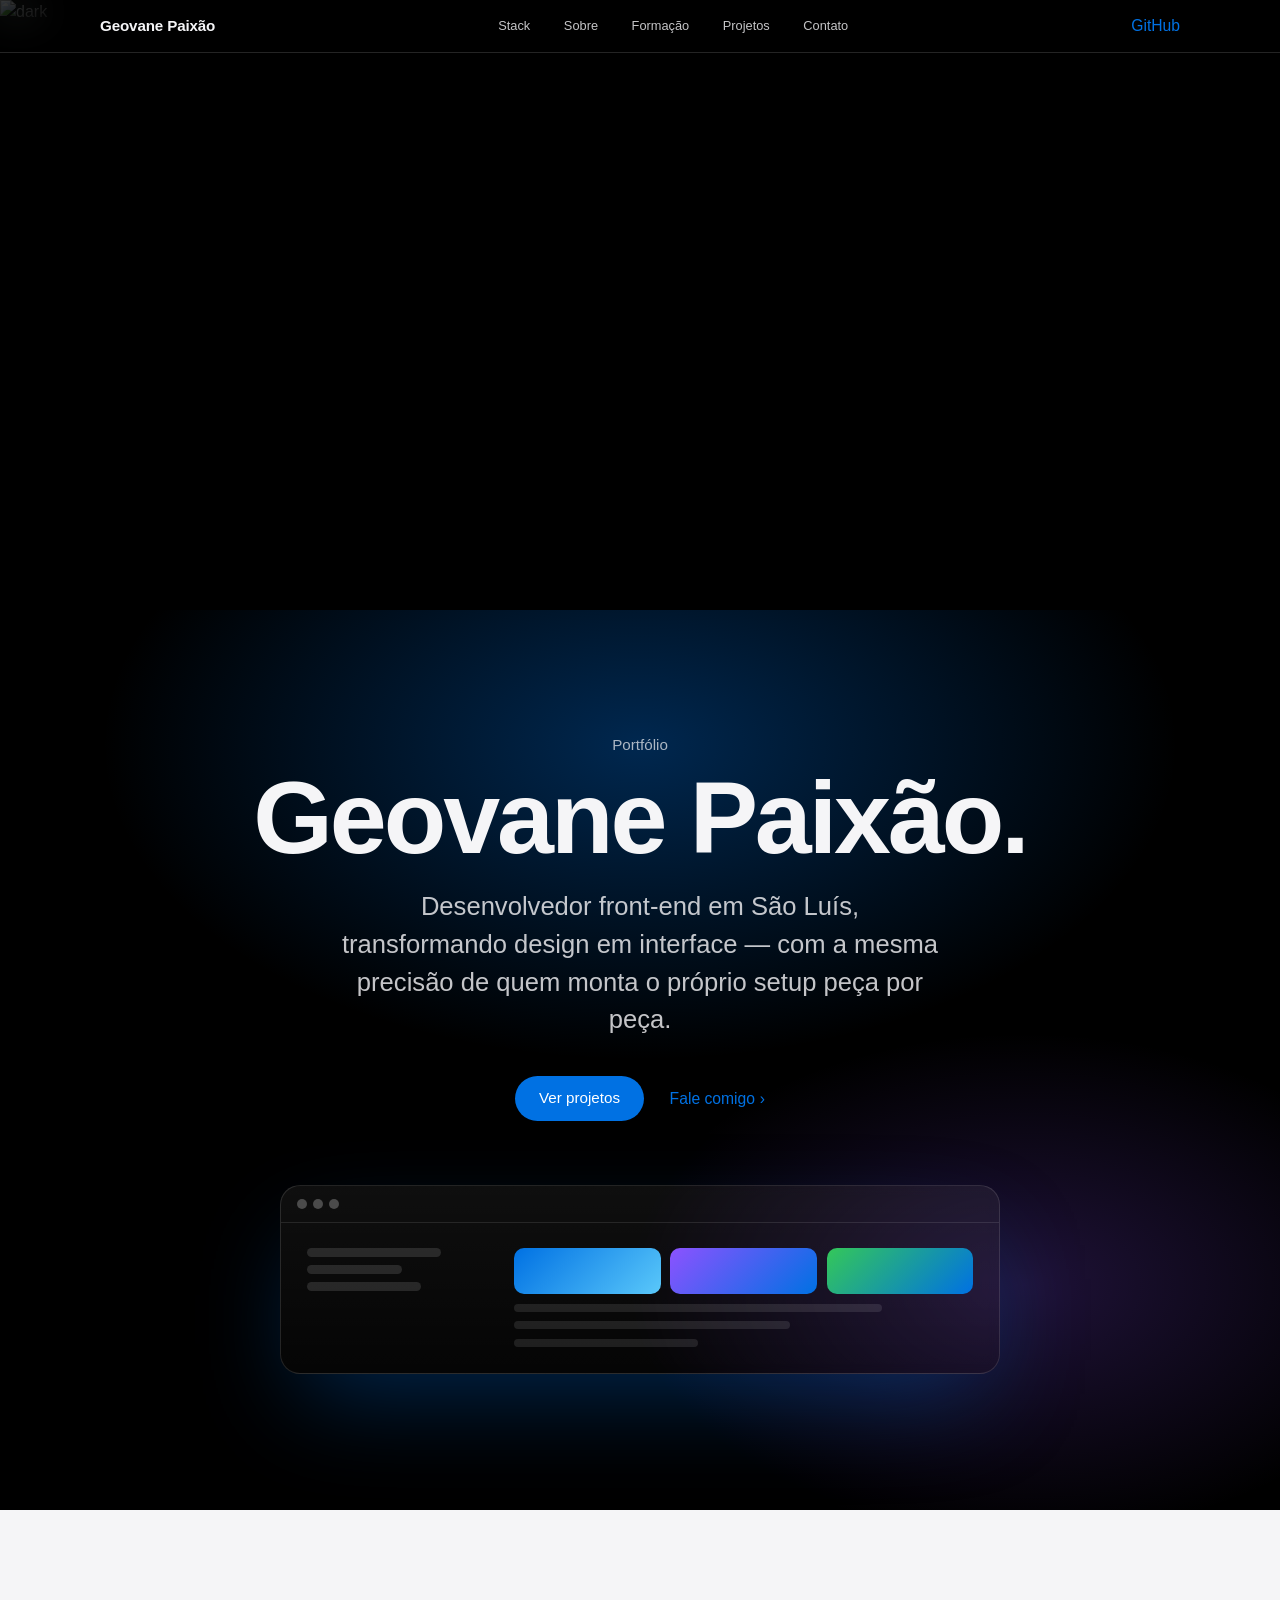
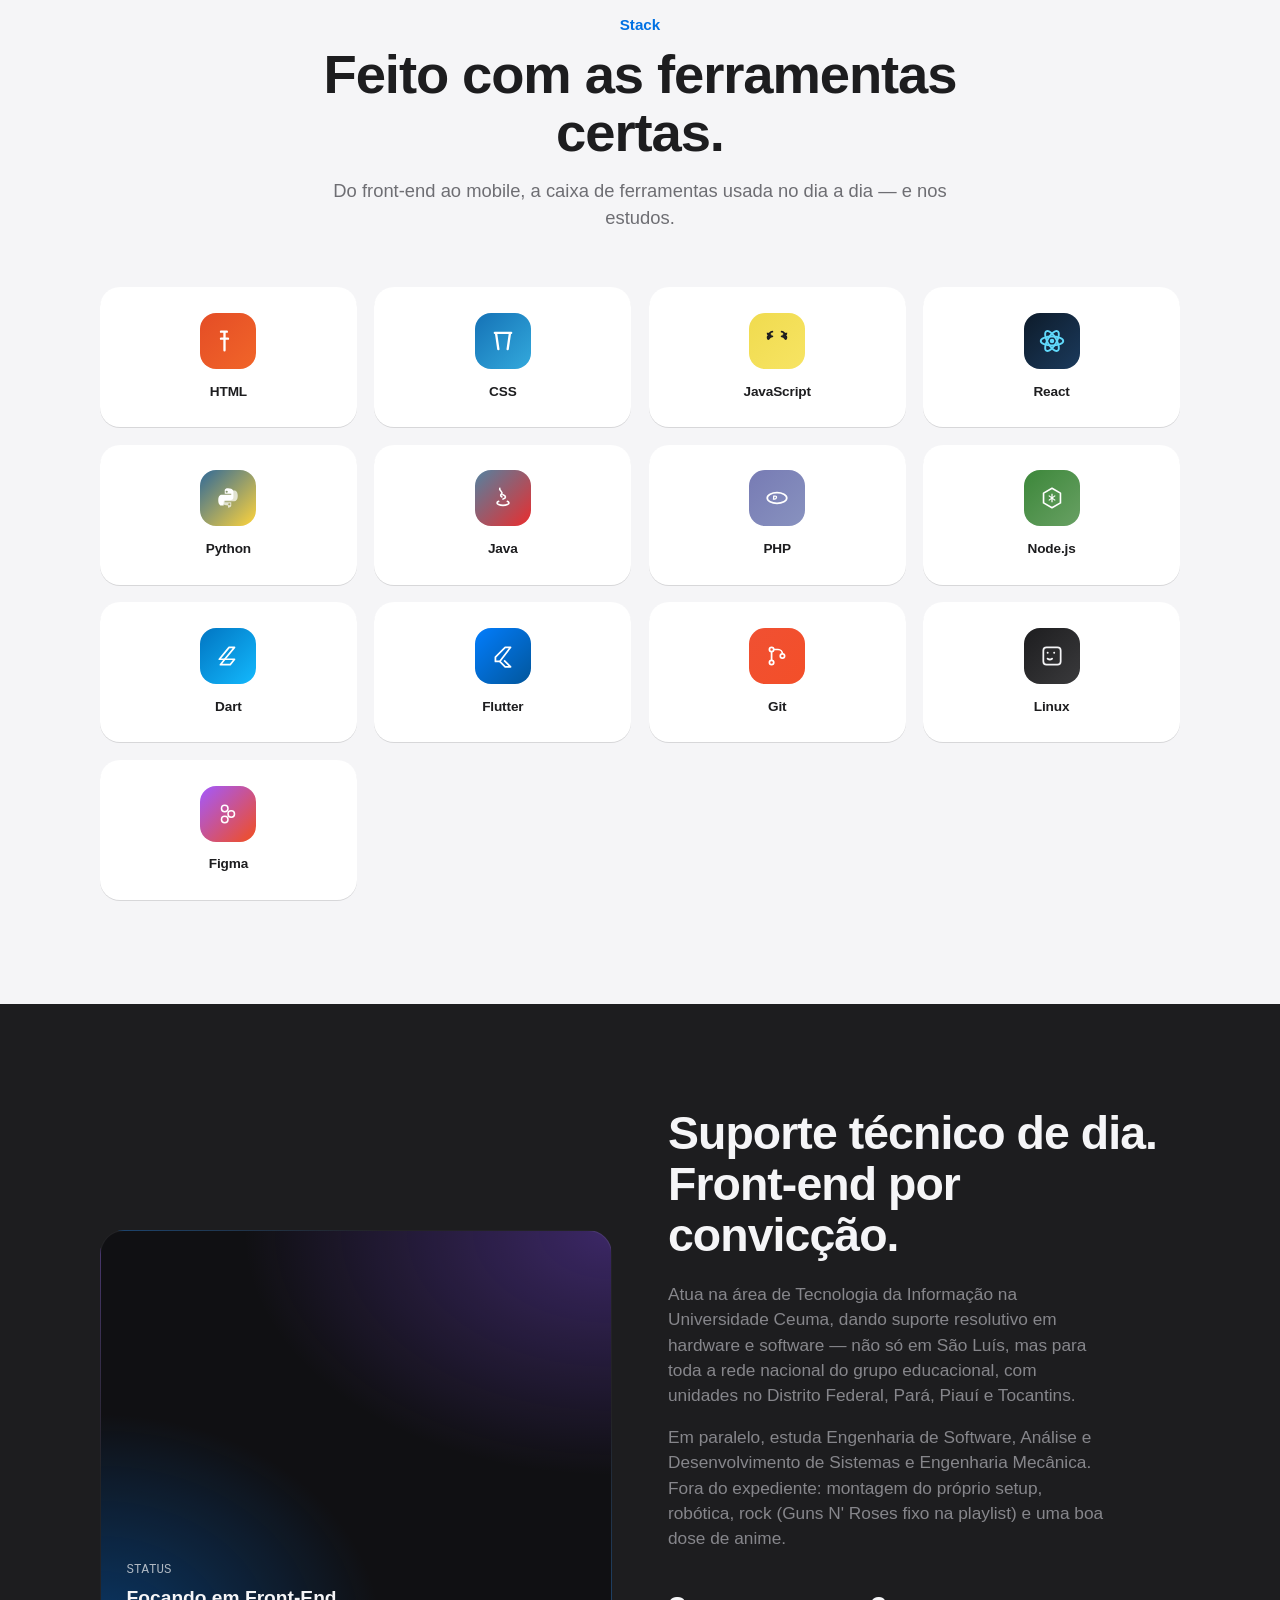
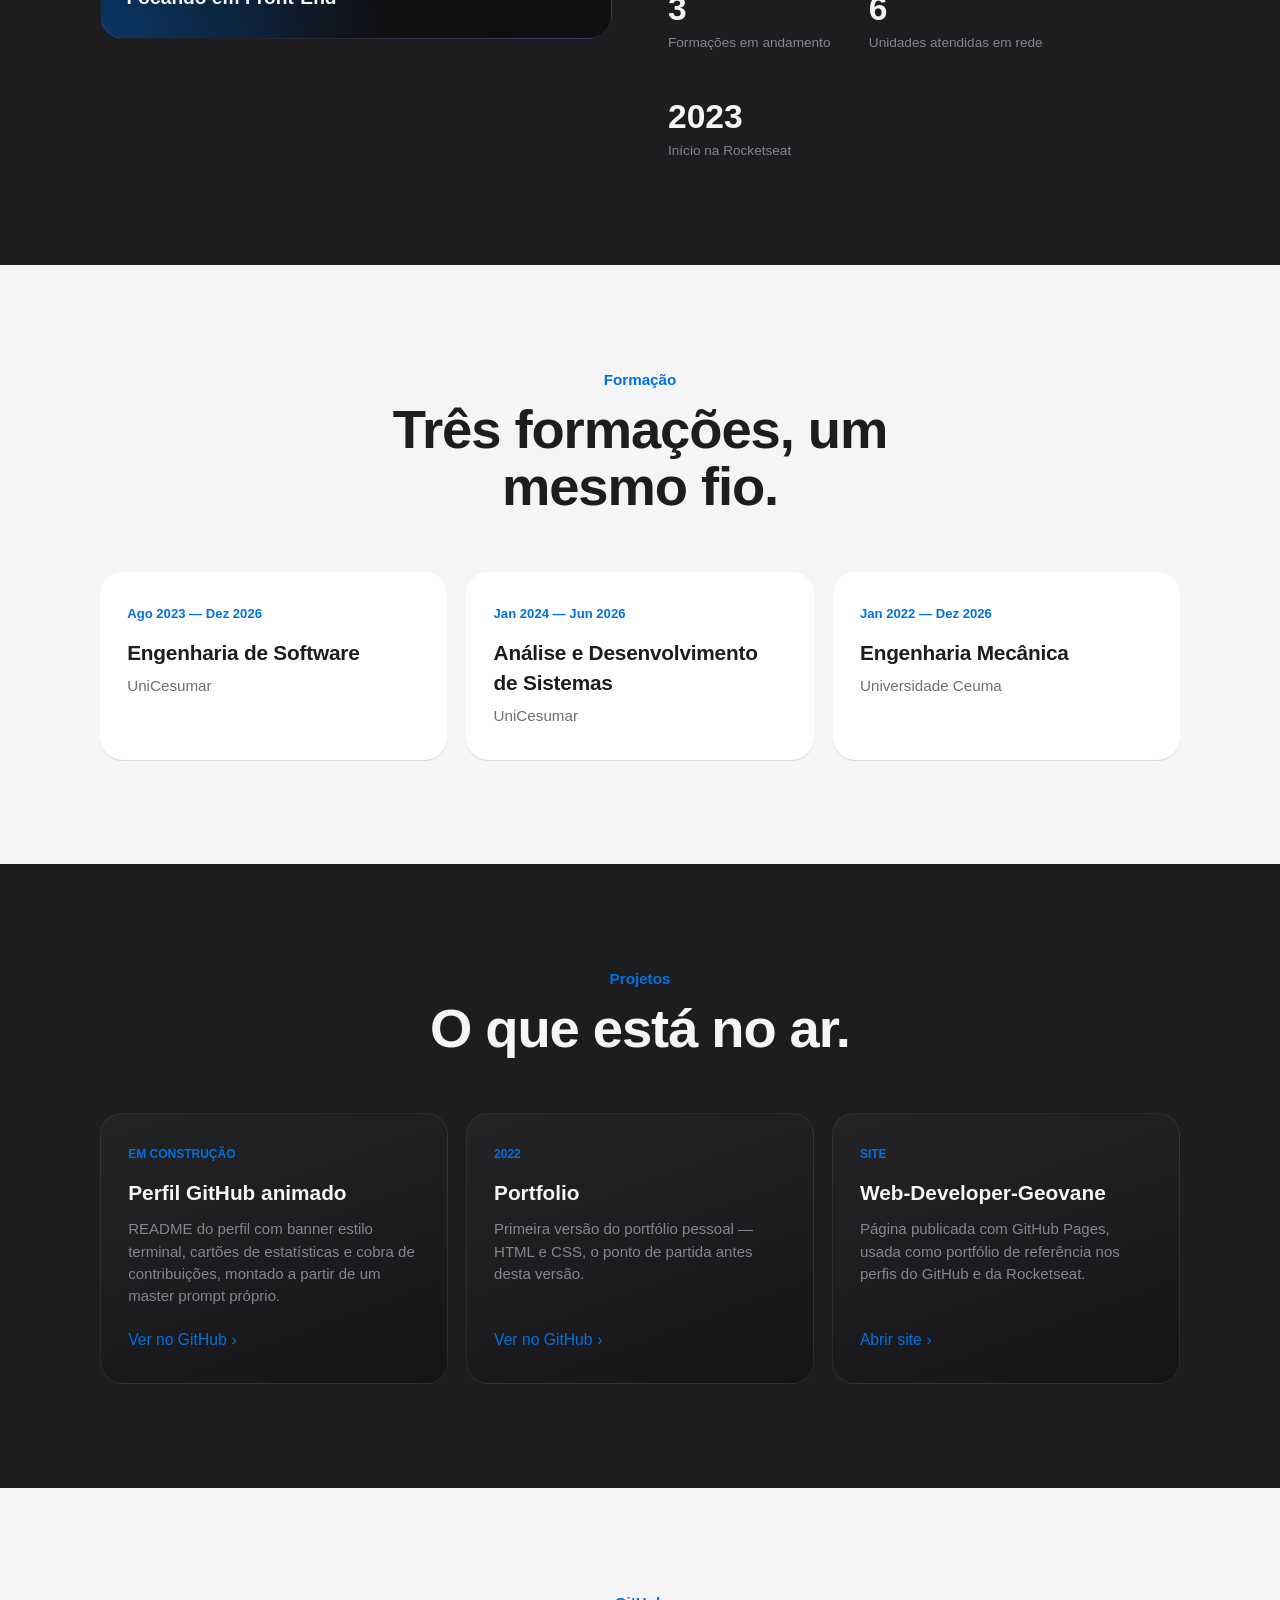
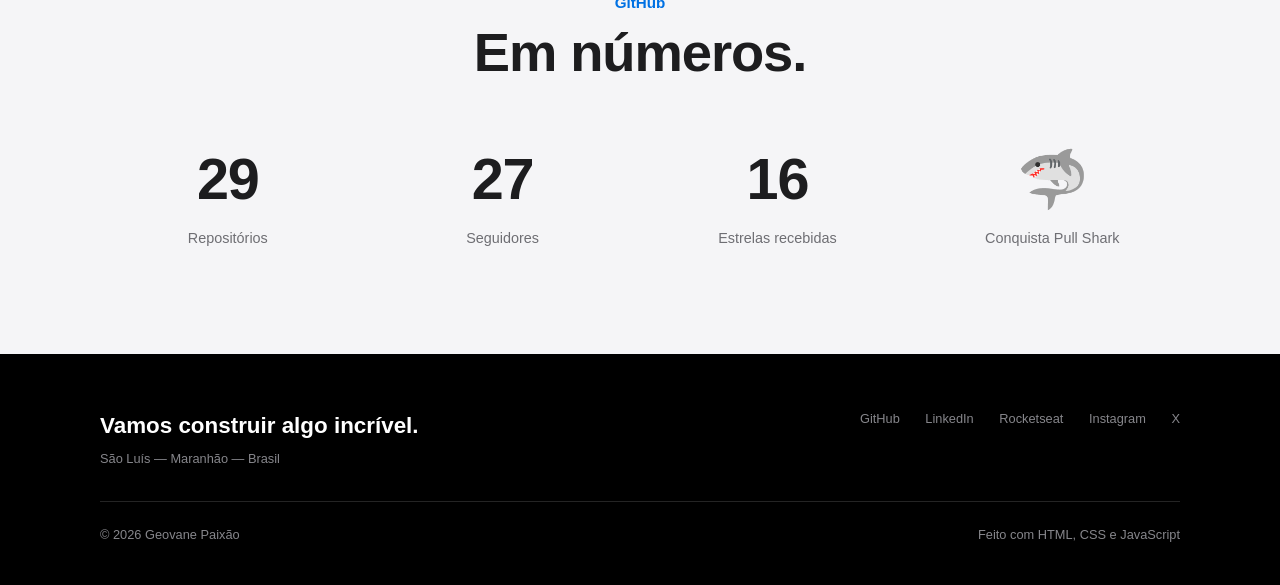
==== index.html @ a2e853e1 "Add image to index.html" ====
<!DOCTYPE html>
<html lang="pt-BR">
<head>
<meta charset="UTF-8">
<meta name="viewport" content="width=device-width, initial-scale=1, viewport-fit=cover">
  <img width="1180" height="610" alt="dark" src="https://github.com/user-attachments/assets/366bbf3c-03b9-49cf-8e45-1ddb3898b01c" />
<title>Geovane Paixão — Desenvolvedor Front-End</title>
<style>
  :root {
    --dark-bg: #000000;
    --dark-surface: #1D1D1F;
    --light-bg: #F5F5F7;
    --light-surface: #FFFFFF;
    --text-on-light: #1D1D1F;
    --muted-on-light: #6E6E73;
    --text-on-dark: #F5F5F7;
    --muted-on-dark: #86868B;
    --blue: #0071E3;
    --blue-hover: #147CE5;
    --line-on-light: rgba(0,0,0,.12);
    --line-on-dark: rgba(255,255,255,.14);
    box-sizing: border-box;
    padding-top: env(safe-area-inset-top, 0px);
    padding-bottom: env(safe-area-inset-bottom, 0px);
  }
  @media (prefers-color-scheme: dark) {
    :root:not([data-theme="light"]) {
      --light-bg: #1C1C1E;
      --light-surface: #242426;
      --text-on-light: #F5F5F7;
      --muted-on-light: #98989D;
      --line-on-light: rgba(255,255,255,.12);
    }
  }
  :root[data-theme="dark"] {
    --light-bg: #1C1C1E;
    --light-surface: #242426;
    --text-on-light: #F5F5F7;
    --muted-on-light: #98989D;
    --line-on-light: rgba(255,255,255,.12);
  }
  * { margin: 0; padding: 0; box-sizing: border-box; }
  html { scroll-behavior: smooth; scroll-padding-top: calc(52px + env(safe-area-inset-top, 0px)); height: 100%; }
  body {
    font-family: -apple-system, BlinkMacSystemFont, "Segoe UI", Roboto, Helvetica, Arial, sans-serif;
    background: var(--dark-bg);
    color: var(--text-on-dark);
    line-height: 1.47;
    -webkit-font-smoothing: antialiased;
    overflow-x: hidden;
  }
  a { color: inherit; text-decoration: none; }
  img, svg { display: block; max-width: 100%; }
  ::selection { background: var(--blue); color: #fff; }
  :focus-visible { outline: 2px solid var(--blue); outline-offset: 3px; border-radius: 4px; }
  .wrap { width: min(1080px, 100% - 3rem); margin-inline: auto; }

  header {
    position: fixed; top: 0; left: 0; right: 0; z-index: 100;
    padding-top: env(safe-area-inset-top, 0px);
    background: rgba(0,0,0,.72);
    backdrop-filter: saturate(180%) blur(20px);
    border-bottom: 1px solid var(--line-on-dark);
  }
  .nav-inner { height: 52px; display: flex; align-items: center; justify-content: space-between; }
  .brand { font-size: 0.95rem; font-weight: 600; letter-spacing: -0.01em; }
  nav ul { list-style: none; display: flex; gap: 2.1rem; font-size: 0.8rem; color: #f5f5f7cc; }
  nav a:hover { color: #fff; }
  .nav-cta { display: flex; gap: 1.2rem; align-items: center; font-size: 0.8rem; }
  @media (max-width: 760px) { nav ul { display: none; } }

  .hero {
    position: relative;
    min-height: 100svh;
    display: flex;
    flex-direction: column;
    align-items: center;
    justify-content: center;
    text-align: center;
    padding: calc(52px + env(safe-area-inset-top, 0px)) 1.5rem 4rem;
    background:
      radial-gradient(60% 50% at 50% 15%, rgba(0,113,227,.35), transparent 70%),
      radial-gradient(45% 40% at 80% 75%, rgba(140,82,255,.22), transparent 70%),
      var(--dark-bg);
    overflow: hidden;
  }
  .hero-eyebrow { font-size: 0.95rem; color: #f5f5f7b3; margin-bottom: 0.6rem; }
  .hero h1 {
    font-size: clamp(2.8rem, 8vw, 6.4rem);
    font-weight: 600;
    letter-spacing: -0.03em;
    line-height: 1.02;
  }
  .hero .sub {
    margin-top: 1.1rem;
    font-size: clamp(1.15rem, 2.4vw, 1.6rem);
    color: #f5f5f7cc;
    font-weight: 400;
    max-width: 42ch;
  }
  .hero-cta { margin-top: 2.3rem; display: flex; gap: 1.6rem; align-items: center; flex-wrap: wrap; justify-content: center; }
  .pill {
    display: inline-flex; align-items: center; gap: 0.4rem;
    background: var(--blue); color: #fff;
    font-size: 0.95rem; font-weight: 400;
    padding: 0.72rem 1.5rem; border-radius: 980px;
    transition: background .15s ease;
  }
  .pill:hover { background: var(--blue-hover); }
  .link-more { font-size: 0.98rem; color: var(--blue); display: inline-flex; align-items: center; gap: 0.3rem; }
  .link-more:hover { text-decoration: underline; }
  .link-more .chev { transition: transform .15s ease; }
  .link-more:hover .chev { transform: translateX(3px); }

  .mock {
    margin-top: 4rem;
    width: min(720px, 100%);
    border-radius: 20px;
    border: 1px solid rgba(255,255,255,.12);
    background: linear-gradient(180deg, rgba(255,255,255,.06), rgba(255,255,255,.02));
    backdrop-filter: blur(6px);
    overflow: hidden;
    box-shadow: 0 40px 100px -20px rgba(0,113,227,.35);
  }
  .mock-bar { display: flex; gap: 6px; padding: 0.8rem 1rem; border-bottom: 1px solid rgba(255,255,255,.1); }
  .mock-bar span { width: 10px; height: 10px; border-radius: 50%; background: rgba(255,255,255,.25); }
  .mock-body { padding: 1.6rem; display: grid; grid-template-columns: 1fr 2.4fr; gap: 1rem; }
  .mock-side { display: flex; flex-direction: column; gap: 0.5rem; }
  .mock-side i { display: block; height: 9px; border-radius: 5px; background: rgba(255,255,255,.12); }
  .mock-side i:nth-child(1) { width: 70%; }
  .mock-side i:nth-child(2) { width: 50%; }
  .mock-side i:nth-child(3) { width: 60%; }
  .mock-main { display: flex; flex-direction: column; gap: 0.6rem; }
  .mock-main .row { display: flex; gap: 0.6rem; }
  .mock-main .block { flex: 1; border-radius: 10px; height: 46px; }
  .b1 { background: linear-gradient(135deg,#0071E3,#5AC8FA); }
  .b2 { background: linear-gradient(135deg,#8C52FF,#0071E3); }
  .b3 { background: linear-gradient(135deg,#34C759,#0071E3); }
  .mock-main .line { height: 8px; border-radius: 5px; background: rgba(255,255,255,.1); }
  .mock-main .line.w60 { width: 60%; } .mock-main .line.w80 { width: 80%; } .mock-main .line.w40 { width: 40%; }

  .reveal { opacity: 0; transform: translateY(18px); transition: opacity .6s ease, transform .6s ease; }
  .reveal.in { opacity: 1; transform: none; }
  @media (prefers-reduced-motion: reduce) {
    .reveal { opacity: 1; transform: none; transition: none; }
  }

  section { padding: 6.5rem 0; }
  .light { background: var(--light-bg); color: var(--text-on-light); }
  .dark-sec { background: var(--dark-surface); color: var(--text-on-dark); }
  .head-block { text-align: center; max-width: 680px; margin: 0 auto 3.5rem; }
  .kicker { font-size: 0.95rem; color: var(--blue); font-weight: 600; margin-bottom: 0.6rem; }
  .head-block h2 { font-size: clamp(2rem, 4.6vw, 3.4rem); font-weight: 600; letter-spacing: -0.02em; line-height: 1.06; }
  .head-block p { margin-top: 1rem; font-size: 1.15rem; color: var(--muted-on-light); }
  .dark-sec .head-block p { color: var(--muted-on-dark); }

  .stack-grid { display: grid; grid-template-columns: repeat(4, 1fr); gap: 1.1rem; }
  @media (max-width: 900px) { .stack-grid { grid-template-columns: repeat(3, 1fr); } }
  @media (max-width: 620px) { .stack-grid { grid-template-columns: repeat(2, 1fr); } }
  .chip-card {
    background: var(--light-surface);
    border-radius: 20px;
    padding: 1.6rem 1.2rem;
    display: flex; flex-direction: column; align-items: center; gap: 0.8rem;
    box-shadow: 0 1px 0 var(--line-on-light);
    transition: transform .2s ease, box-shadow .2s ease;
  }
  .chip-card:hover { transform: translateY(-4px); box-shadow: 0 18px 30px -14px rgba(0,0,0,.22); }
  .chip-card .icon-tile { width: 56px; height: 56px; border-radius: 16px; display: flex; align-items: center; justify-content: center; }
  .chip-card span { font-size: 0.85rem; font-weight: 600; letter-spacing: -0.01em; }

  .split { display: grid; grid-template-columns: 1fr 1fr; gap: 3.5rem; align-items: center; }
  @media (max-width: 860px) { .split { grid-template-columns: 1fr; } }
  .split h2 { font-size: clamp(1.9rem, 4vw, 2.9rem); font-weight: 600; letter-spacing: -0.02em; line-height: 1.1; margin-bottom: 1.3rem; }
  .split p { color: var(--muted-on-dark); font-size: 1.08rem; max-width: 46ch; margin-bottom: 1rem; }
  .stat-row { display: flex; gap: 2.4rem; margin-top: 2rem; flex-wrap: wrap; }
  .stat-row .n { font-size: 2.1rem; font-weight: 600; }
  .stat-row .l { font-size: 0.85rem; color: var(--muted-on-dark); }
  .about-panel {
    border-radius: 24px;
    aspect-ratio: 4/3.2;
    background:
      radial-gradient(120% 100% at 100% 0%, rgba(140,82,255,.35), transparent 60%),
      radial-gradient(100% 100% at 0% 100%, rgba(0,113,227,.4), transparent 55%),
      #101013;
    border: 1px solid rgba(255,255,255,.08);
    position: relative;
    overflow: hidden;
    padding: 1.6rem;
    display: flex; flex-direction: column; justify-content: flex-end;
  }
  .about-panel .tag { font-size: 0.78rem; color: #f5f5f7b3; font-family: ui-monospace, monospace; }
  .about-panel .role { font-size: 1.2rem; font-weight: 600; margin-top: 0.3rem; }

  .edu-grid { display: grid; grid-template-columns: repeat(3, 1fr); gap: 1.2rem; }
  @media (max-width: 860px) { .edu-grid { grid-template-columns: 1fr; } }
  .edu-card {
    background: var(--light-surface);
    border-radius: 22px;
    padding: 2rem 1.7rem;
    box-shadow: 0 1px 0 var(--line-on-light);
  }
  .edu-card .when { font-size: 0.82rem; color: var(--blue); font-weight: 600; margin-bottom: 0.9rem; }
  .edu-card h3 { font-size: 1.3rem; font-weight: 600; letter-spacing: -0.01em; margin-bottom: 0.4rem; }
  .edu-card p { color: var(--muted-on-light); font-size: 0.95rem; }

  .proj-grid { display: grid; grid-template-columns: repeat(3, 1fr); gap: 1.1rem; }
  @media (max-width: 900px) { .proj-grid { grid-template-columns: 1fr; } }
  .proj-card {
    background: linear-gradient(160deg, #242426, #151517);
    border: 1px solid rgba(255,255,255,.08);
    border-radius: 22px;
    padding: 2rem 1.7rem;
    min-height: 230px;
    display: flex; flex-direction: column;
    transition: transform .2s ease, border-color .2s ease;
  }
  .proj-card:hover { transform: translateY(-4px); border-color: rgba(0,113,227,.5); }
  .proj-card .tag { font-size: 0.75rem; color: var(--blue); font-weight: 600; margin-bottom: 0.9rem; }
  .proj-card h3 { font-size: 1.3rem; font-weight: 600; margin-bottom: 0.6rem; }
  .proj-card p { color: var(--muted-on-dark); font-size: 0.94rem; flex: 1; }
  .proj-card .go { margin-top: 1.3rem; }

  .num-grid { display: grid; grid-template-columns: repeat(4, 1fr); gap: 1.2rem; text-align: center; }
  @media (max-width: 720px) { .num-grid { grid-template-columns: repeat(2, 1fr); } }
  .num-grid .n { font-size: clamp(2.2rem, 5vw, 3.6rem); font-weight: 600; letter-spacing: -0.02em; }
  .num-grid .l { font-size: 0.9rem; color: var(--muted-on-light); margin-top: 0.4rem; }

  footer { background: var(--dark-bg); color: var(--muted-on-dark); padding: 3.5rem 0 calc(2.5rem + env(safe-area-inset-bottom, 0px)); font-size: 0.8rem; }
  .foot-top { display: flex; justify-content: space-between; flex-wrap: wrap; gap: 2rem; border-bottom: 1px solid var(--line-on-dark); padding-bottom: 2rem; margin-bottom: 1.5rem; }
  .foot-links { display: flex; gap: 1.6rem; flex-wrap: wrap; }
  .foot-links a:hover { color: #fff; text-decoration: underline; }
  .foot-bottom { display: flex; justify-content: space-between; flex-wrap: wrap; gap: 0.6rem; }
</style>
</head>
<body>

<header>
  <div class="wrap nav-inner">
    <div class="brand">Geovane Paixão</div>
    <nav aria-label="Navegação principal">
      <ul>
        <li><a href="#stack">Stack</a></li>
        <li><a href="#sobre">Sobre</a></li>
        <li><a href="#formacao">Formação</a></li>
        <li><a href="#projetos">Projetos</a></li>
        <li><a href="#contato">Contato</a></li>
      </ul>
    </nav>
    <div class="nav-cta"><a class="link-more" href="https://github.com/Geovannehh" target="_blank" rel="noopener">GitHub</a></div>
  </div>
</header>

<section class="hero">
  <div class="hero-eyebrow">Portfólio</div>
  <h1>Geovane Paixão.</h1>
  <p class="sub">Desenvolvedor front-end em São Luís, transformando design em interface — com a mesma precisão de quem monta o próprio setup peça por peça.</p>
  <div class="hero-cta">
    <a class="pill" href="#projetos">Ver projetos</a>
    <a class="link-more" href="#contato">Fale comigo <span class="chev">›</span></a>
  </div>
  <div class="mock reveal" aria-hidden="true">
    <div class="mock-bar"><span></span><span></span><span></span></div>
    <div class="mock-body">
      <div class="mock-side"><i></i><i></i><i></i></div>
      <div class="mock-main">
        <div class="row"><div class="block b1"></div><div class="block b2"></div><div class="block b3"></div></div>
        <div class="line w80"></div>
        <div class="line w60"></div>
        <div class="line w40"></div>
      </div>
    </div>
  </div>
</section>

<section class="light" id="stack">
  <div class="wrap">
    <div class="head-block reveal">
      <div class="kicker">Stack</div>
      <h2>Feito com as ferramentas certas.</h2>
      <p>Do front-end ao mobile, a caixa de ferramentas usada no dia a dia — e nos estudos.</p>
    </div>
    <div class="stack-grid">

      <div class="chip-card reveal">
        <div class="icon-tile" style="background:linear-gradient(135deg,#E44D26,#F16529)">
          <svg width="28" height="28" viewBox="0 0 24 24" fill="none"><path d="M6 4h5M6 10h6M9 4v16" stroke="#fff" stroke-width="2" stroke-linecap="round"/></svg>
        </div>
        <span>HTML</span>
      </div>

      <div class="chip-card reveal">
        <div class="icon-tile" style="background:linear-gradient(135deg,#1572B6,#33A9DC)">
          <svg width="28" height="28" viewBox="0 0 24 24" fill="none"><path d="M5 5h14M6 5l2 14M18 5l-2 14" stroke="#fff" stroke-width="2" stroke-linecap="round" stroke-linejoin="round"/></svg>
        </div>
        <span>CSS</span>
      </div>

      <div class="chip-card reveal">
        <div class="icon-tile" style="background:linear-gradient(135deg,#F0DB4F,#F7E463)">
          <svg width="28" height="28" viewBox="0 0 24 24" fill="none"><path d="M8 4c-2 0-2 2-3 2s-1-1-1-1 0 2 2 2-2 0-2 2 1 1 1 1 1-2 3-2M16 4c2 0 2 2 3 2s1-1 1-1 0 2-2 2 2 0 2 2-1 1-1 1-1-2-3-2" stroke="#1D1D1F" stroke-width="1.6" stroke-linecap="round"/></svg>
        </div>
        <span>JavaScript</span>
      </div>

      <div class="chip-card reveal">
        <div class="icon-tile" style="background:linear-gradient(135deg,#0d1b2a,#1b3a5c)">
          <svg width="30" height="30" viewBox="0 0 24 24" fill="none"><ellipse cx="12" cy="12" rx="9" ry="3.6" stroke="#61DAFB" stroke-width="1.5"/><ellipse cx="12" cy="12" rx="9" ry="3.6" stroke="#61DAFB" stroke-width="1.5" transform="rotate(60 12 12)"/><ellipse cx="12" cy="12" rx="9" ry="3.6" stroke="#61DAFB" stroke-width="1.5" transform="rotate(120 12 12)"/><circle cx="12" cy="12" r="1.8" fill="#61DAFB"/></svg>
        </div>
        <span>React</span>
      </div>

      <div class="chip-card reveal">
        <div class="icon-tile" style="background:linear-gradient(135deg,#306998,#FFD43B)">
          <svg width="26" height="26" viewBox="0 0 24 24" fill="none"><path d="M12 3c-3 0-3 2-3 2v3h6v1H6s-3 0-3 5 3 5 3 5h2v-3s0-2 2-2h4s3 0 3-3V6s0-3-5-3zm-1.2 2.2a1 1 0 110 2 1 1 0 010-2z" fill="#fff"/><path d="M12 21c3 0 3-2 3-2v-3H9v-1h9s3 0 3-5-3-5-3-5h-2v3s0 2-2 2H10s-3 0-3 3v3s0 3 5 3zm1.2-2.2a1 1 0 110-2 1 1 0 010 2z" fill="#fff" opacity=".7"/></svg>
        </div>
        <span>Python</span>
      </div>

      <div class="chip-card reveal">
        <div class="icon-tile" style="background:linear-gradient(135deg,#5382A1,#EA2D2E)">
          <svg width="26" height="26" viewBox="0 0 24 24" fill="none"><path d="M8 15c-2 1-2 2 0 3s6 1 8 0 2-2 0-3M9 3c-1 2 3 3 2 5-1 1-2 2 0 3M12 9c3 1 3 3 0 4" stroke="#fff" stroke-width="1.5" stroke-linecap="round" stroke-linejoin="round"/></svg>
        </div>
        <span>Java</span>
      </div>

      <div class="chip-card reveal">
        <div class="icon-tile" style="background:linear-gradient(135deg,#777BB4,#8892BF)">
          <svg width="26" height="26" viewBox="0 0 24 24" fill="none"><ellipse cx="12" cy="12" rx="9" ry="5" stroke="#fff" stroke-width="1.6"/><path d="M9 10.2h1.3c1 0 1.4.5 1.2 1.4s-.7 1.4-1.7 1.4H8.8L9 10.2z" stroke="#fff" stroke-width="1.2"/></svg>
        </div>
        <span>PHP</span>
      </div>

      <div class="chip-card reveal">
        <div class="icon-tile" style="background:linear-gradient(135deg,#3C873A,#68A063)">
          <svg width="26" height="26" viewBox="0 0 24 24" fill="none"><path d="M12 3l7.8 4.5v9L12 21l-7.8-4.5v-9L12 3z" stroke="#fff" stroke-width="1.5" stroke-linejoin="round"/><path d="M12 8v8M9 9.8l6 4.4M15 9.8l-6 4.4" stroke="#fff" stroke-width="1.1"/></svg>
        </div>
        <span>Node.js</span>
      </div>

      <div class="chip-card reveal">
        <div class="icon-tile" style="background:linear-gradient(135deg,#0175C2,#13B9FD)">
          <svg width="26" height="26" viewBox="0 0 24 24" fill="none"><path d="M4 15L13 4h5l-9 11H4z" stroke="#fff" stroke-width="1.6" stroke-linejoin="round"/><path d="M9 15h9l-4 5H5l4-5z" stroke="#fff" stroke-width="1.6" stroke-linejoin="round"/></svg>
        </div>
        <span>Dart</span>
      </div>

      <div class="chip-card reveal">
        <div class="icon-tile" style="background:linear-gradient(135deg,#027DFD,#02569B)">
          <svg width="26" height="26" viewBox="0 0 24 24" fill="none"><path d="M5 13L14 4h5L9 17H5z" stroke="#fff" stroke-width="1.6" stroke-linejoin="round"/><path d="M9 17l5 5h5l-6-6" stroke="#fff" stroke-width="1.6" stroke-linejoin="round"/></svg>
        </div>
        <span>Flutter</span>
      </div>

      <div class="chip-card reveal">
        <div class="icon-tile" style="background:linear-gradient(135deg,#F05032,#F34F29)">
          <svg width="26" height="26" viewBox="0 0 24 24" fill="none"><circle cx="7" cy="6" r="2" stroke="#fff" stroke-width="1.6"/><circle cx="7" cy="18" r="2" stroke="#fff" stroke-width="1.6"/><circle cx="17" cy="12" r="2" stroke="#fff" stroke-width="1.6"/><path d="M7 8v8M9 6h4a4 4 0 014 4v0" stroke="#fff" stroke-width="1.6"/></svg>
        </div>
        <span>Git</span>
      </div>

      <div class="chip-card reveal">
        <div class="icon-tile" style="background:linear-gradient(135deg,#1D1D1F,#3A3A3C)">
          <svg width="26" height="26" viewBox="0 0 24 24" fill="none"><rect x="4" y="4" width="16" height="16" rx="3" stroke="#F5F5F7" stroke-width="1.6"/><path d="M8 9h.01M8 14.5c1.3 1 2.7 1 4 0M14 9h.01" stroke="#F5F5F7" stroke-width="1.8" stroke-linecap="round"/></svg>
        </div>
        <span>Linux</span>
      </div>

      <div class="chip-card reveal">
        <div class="icon-tile" style="background:linear-gradient(135deg,#A259FF,#F24E1E)">
          <svg width="26" height="26" viewBox="0 0 24 24" fill="none"><circle cx="9" cy="7" r="3" stroke="#fff" stroke-width="1.4"/><circle cx="15" cy="12" r="3" stroke="#fff" stroke-width="1.4"/><circle cx="9" cy="17" r="3" stroke="#fff" stroke-width="1.4"/></svg>
        </div>
        <span>Figma</span>
      </div>

    </div>
  </div>
</section>

<section class="dark-sec" id="sobre">
  <div class="wrap">
    <div class="split">
      <div class="reveal">
        <div class="about-panel">
          <div class="tag">STATUS</div>
          <div class="role">Focando em Front-End</div>
        </div>
      </div>
      <div class="reveal">
        <h2>Suporte técnico de dia. Front-end por convicção.</h2>
        <p>Atua na área de Tecnologia da Informação na Universidade Ceuma, dando suporte resolutivo em hardware e software — não só em São Luís, mas para toda a rede nacional do grupo educacional, com unidades no Distrito Federal, Pará, Piauí e Tocantins.</p>
        <p>Em paralelo, estuda Engenharia de Software, Análise e Desenvolvimento de Sistemas e Engenharia Mecânica. Fora do expediente: montagem do próprio setup, robótica, rock (Guns N' Roses fixo na playlist) e uma boa dose de anime.</p>
        <div class="stat-row">
          <div><div class="n">3</div><div class="l">Formações em andamento</div></div>
          <div><div class="n">6</div><div class="l">Unidades atendidas em rede</div></div>
          <div><div class="n">2023</div><div class="l">Início na Rocketseat</div></div>
        </div>
      </div>
    </div>
  </div>
</section>

<section class="light" id="formacao">
  <div class="wrap">
    <div class="head-block reveal">
      <div class="kicker">Formação</div>
      <h2>Três formações, um mesmo fio.</h2>
    </div>
    <div class="edu-grid">
      <div class="edu-card reveal">
        <div class="when">Ago 2023 — Dez 2026</div>
        <h3>Engenharia de Software</h3>
        <p>UniCesumar</p>
      </div>
      <div class="edu-card reveal">
        <div class="when">Jan 2024 — Jun 2026</div>
        <h3>Análise e Desenvolvimento de Sistemas</h3>
        <p>UniCesumar</p>
      </div>
      <div class="edu-card reveal">
        <div class="when">Jan 2022 — Dez 2026</div>
        <h3>Engenharia Mecânica</h3>
        <p>Universidade Ceuma</p>
      </div>
    </div>
  </div>
</section>

<section class="dark-sec" id="projetos">
  <div class="wrap">
    <div class="head-block reveal">
      <div class="kicker">Projetos</div>
      <h2>O que está no ar.</h2>
    </div>
    <div class="proj-grid">
      <a class="proj-card reveal" href="https://github.com/Geovannehh/Geovannehh" target="_blank" rel="noopener">
        <div class="tag">EM CONSTRUÇÃO</div>
        <h3>Perfil GitHub animado</h3>
        <p>README do perfil com banner estilo terminal, cartões de estatísticas e cobra de contribuições, montado a partir de um master prompt próprio.</p>
        <span class="link-more go">Ver no GitHub <span class="chev">›</span></span>
      </a>
      <a class="proj-card reveal" href="https://github.com/Geovannehh/Portfolio" target="_blank" rel="noopener">
        <div class="tag">2022</div>
        <h3>Portfolio</h3>
        <p>Primeira versão do portfólio pessoal — HTML e CSS, o ponto de partida antes desta versão.</p>
        <span class="link-more go">Ver no GitHub <span class="chev">›</span></span>
      </a>
      <a class="proj-card reveal" href="https://geovannehh.github.io/Web-Developer-Geovane/" target="_blank" rel="noopener">
        <div class="tag">SITE</div>
        <h3>Web-Developer-Geovane</h3>
        <p>Página publicada com GitHub Pages, usada como portfólio de referência nos perfis do GitHub e da Rocketseat.</p>
        <span class="link-more go">Abrir site <span class="chev">›</span></span>
      </a>
    </div>
  </div>
</section>

<section class="light">
  <div class="wrap">
    <div class="head-block reveal">
      <div class="kicker">GitHub</div>
      <h2>Em números.</h2>
    </div>
    <div class="num-grid">
      <div class="reveal"><div class="n">29</div><div class="l">Repositórios</div></div>
      <div class="reveal"><div class="n">27</div><div class="l">Seguidores</div></div>
      <div class="reveal"><div class="n">16</div><div class="l">Estrelas recebidas</div></div>
      <div class="reveal"><div class="n">🦈</div><div class="l">Conquista Pull Shark</div></div>
    </div>
  </div>
</section>

<footer id="contato">
  <div class="wrap">
    <div class="foot-top">
      <div>
        <div style="color:#fff;font-size:1.4rem;font-weight:600;margin-bottom:.5rem;">Vamos construir algo incrível.</div>
        <div>São Luís — Maranhão — Brasil</div>
      </div>
      <div class="foot-links">
        <a href="https://github.com/Geovannehh" target="_blank" rel="noopener">GitHub</a>
        <a href="https://www.linkedin.com/in/geovane-paix%C3%A3o" target="_blank" rel="noopener">LinkedIn</a>
        <a href="https://app.rocketseat.com.br/me/geovane-paixao" target="_blank" rel="noopener">Rocketseat</a>
        <a href="https://www.instagram.com/geovanneps/" target="_blank" rel="noopener">Instagram</a>
        <a href="https://x.com/GeovanePaixao5" target="_blank" rel="noopener">X</a>
      </div>
    </div>
    <div class="foot-bottom">
      <span>© 2026 Geovane Paixão</span>
      <span>Feito com HTML, CSS e JavaScript</span>
    </div>
  </div>
</footer>

<script>
  var els = document.querySelectorAll('.reveal');
  if ('IntersectionObserver' in window) {
    var io = new IntersectionObserver(function(entries) {
      entries.forEach(function(e) {
        if (e.isIntersecting) { e.target.classList.add('in'); io.unobserve(e.target); }
      });
    }, { threshold: 0.15 });
    els.forEach(function(el) { io.observe(el); });
  } else {
    els.forEach(function(el) { el.classList.add('in'); });
  }
</script>

</body>
</html>
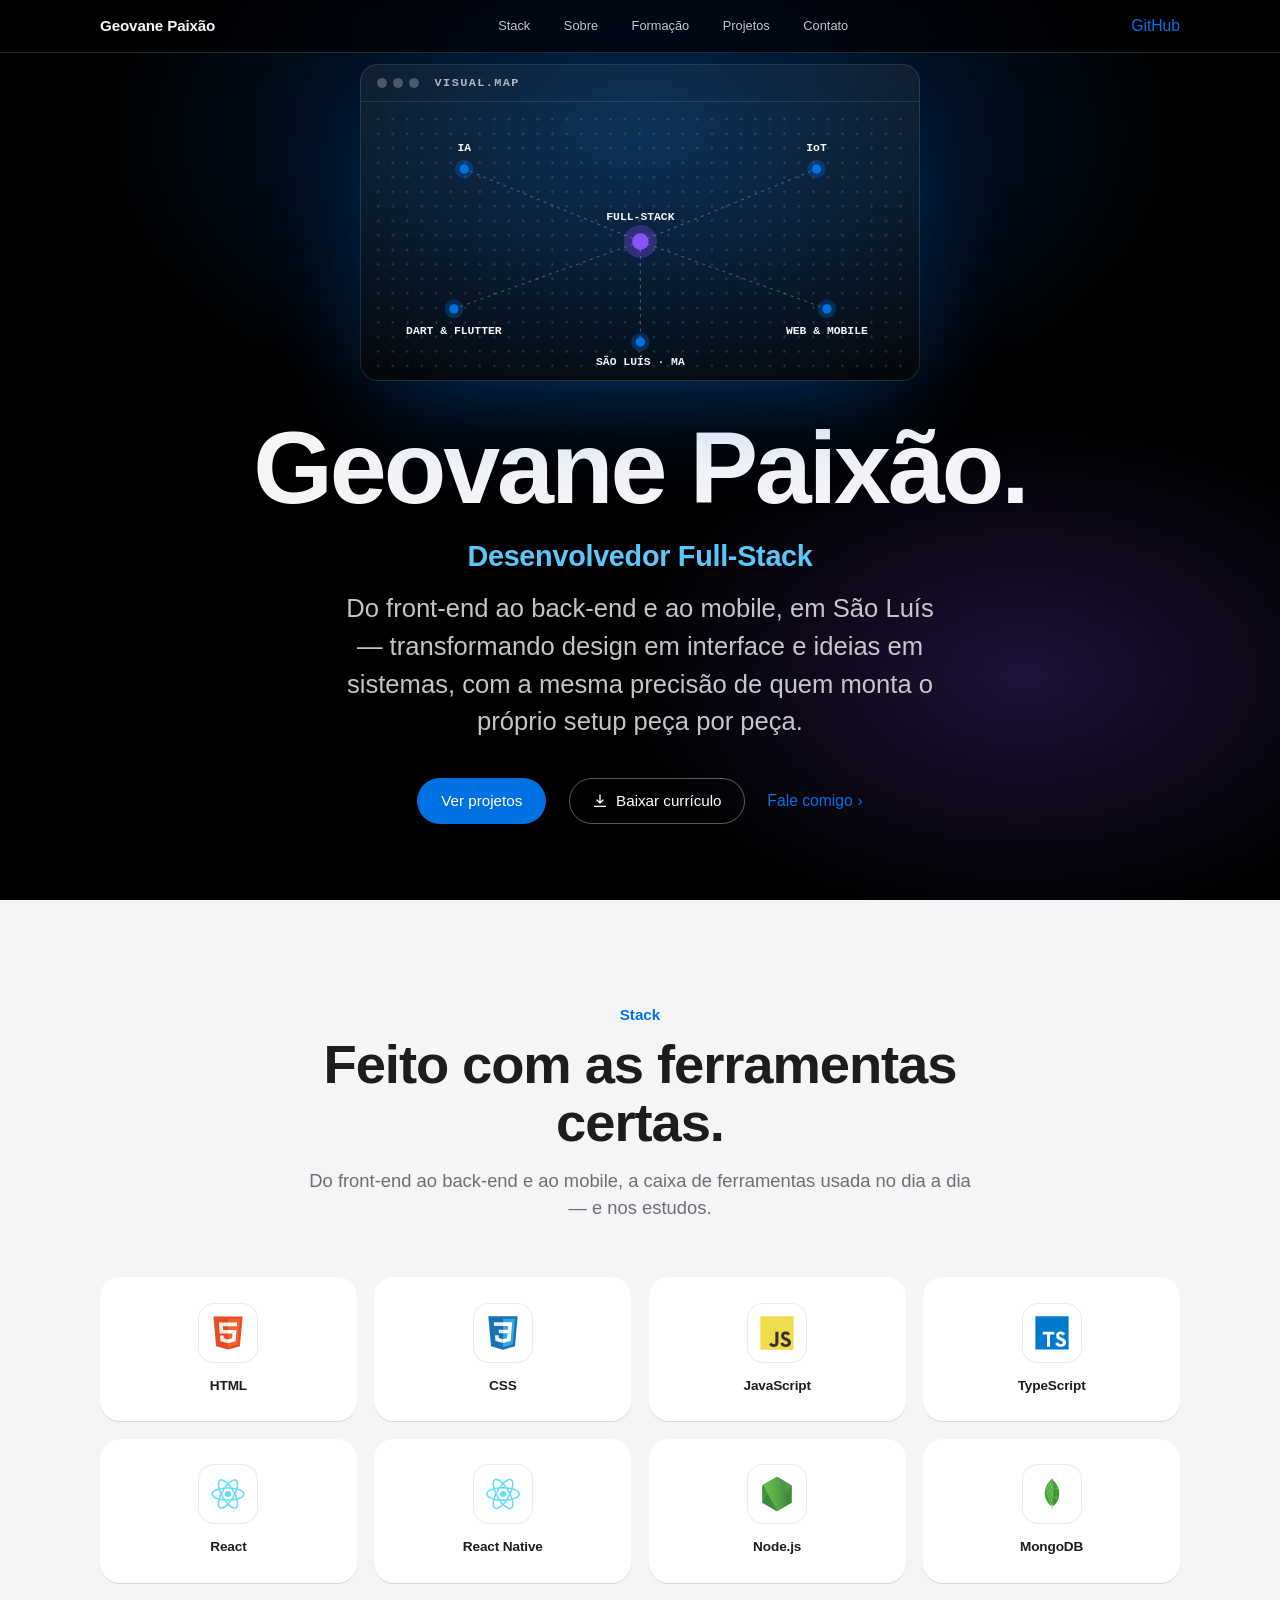
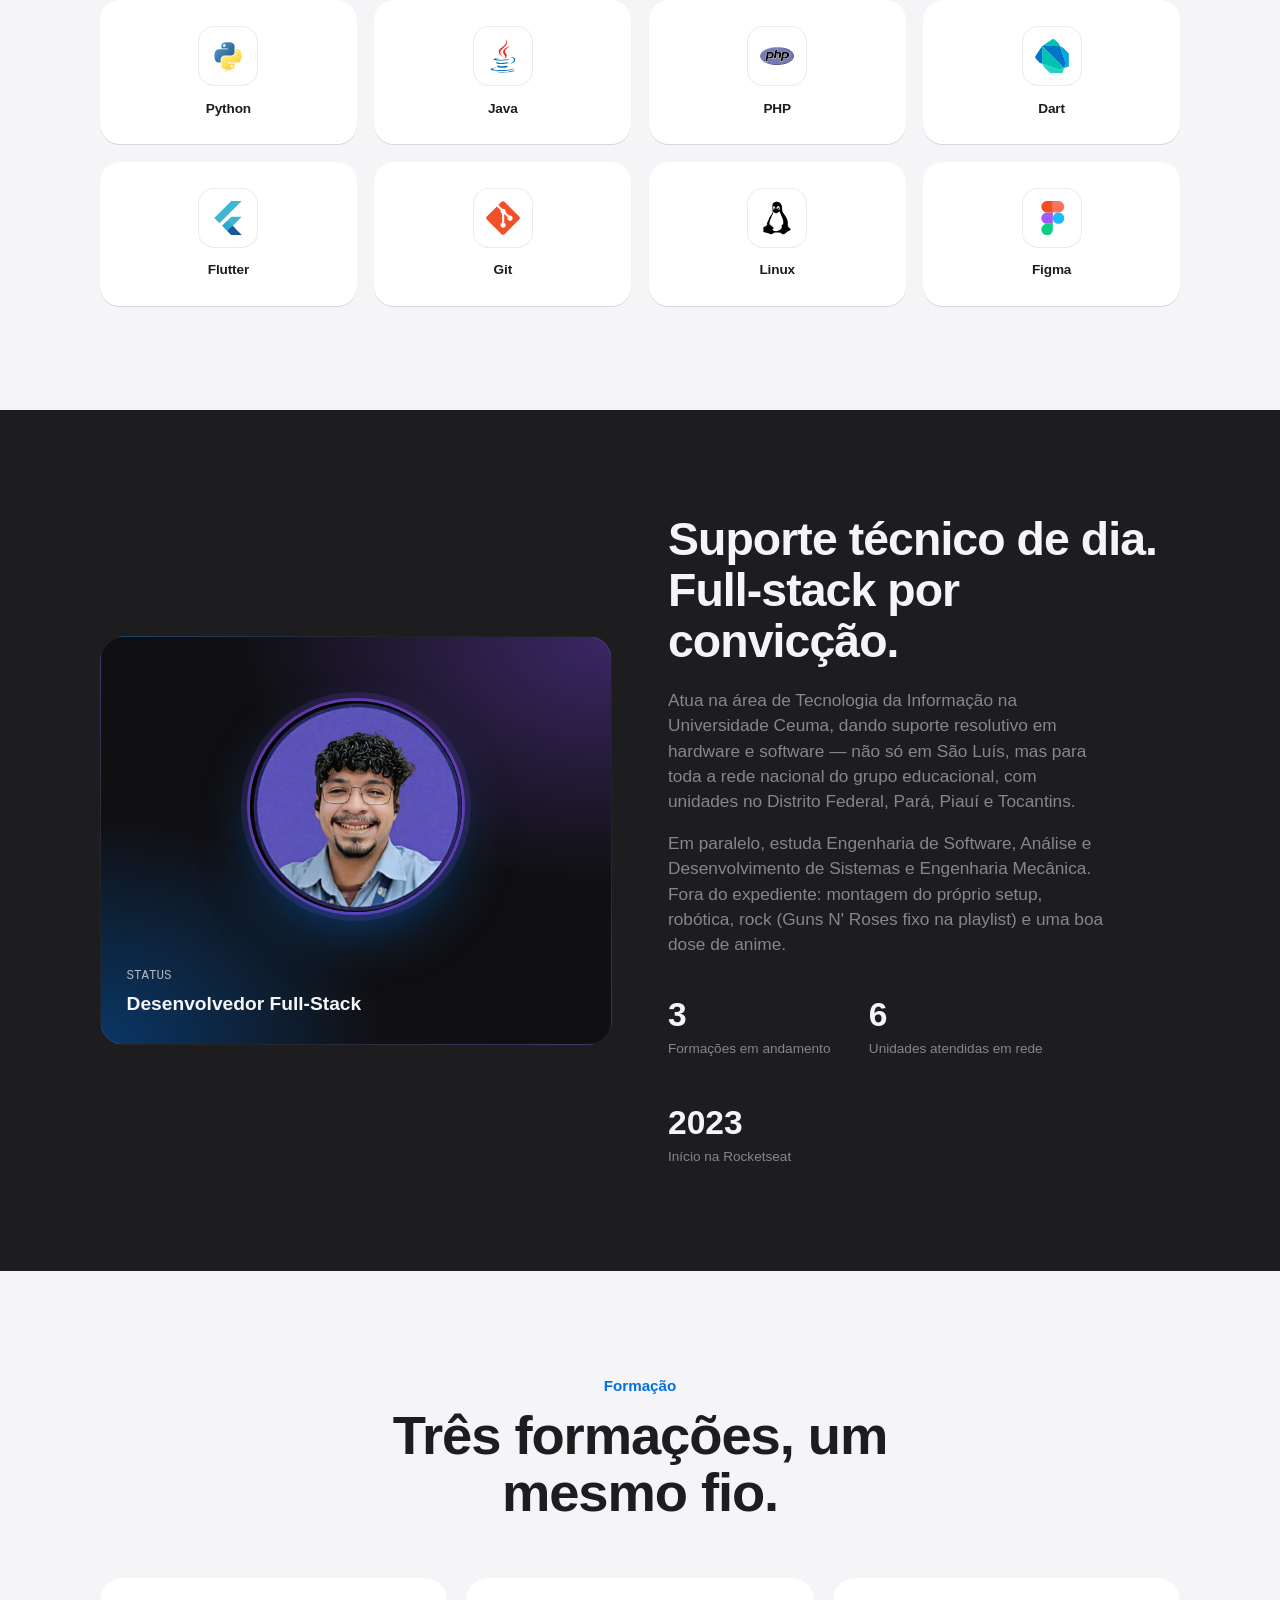
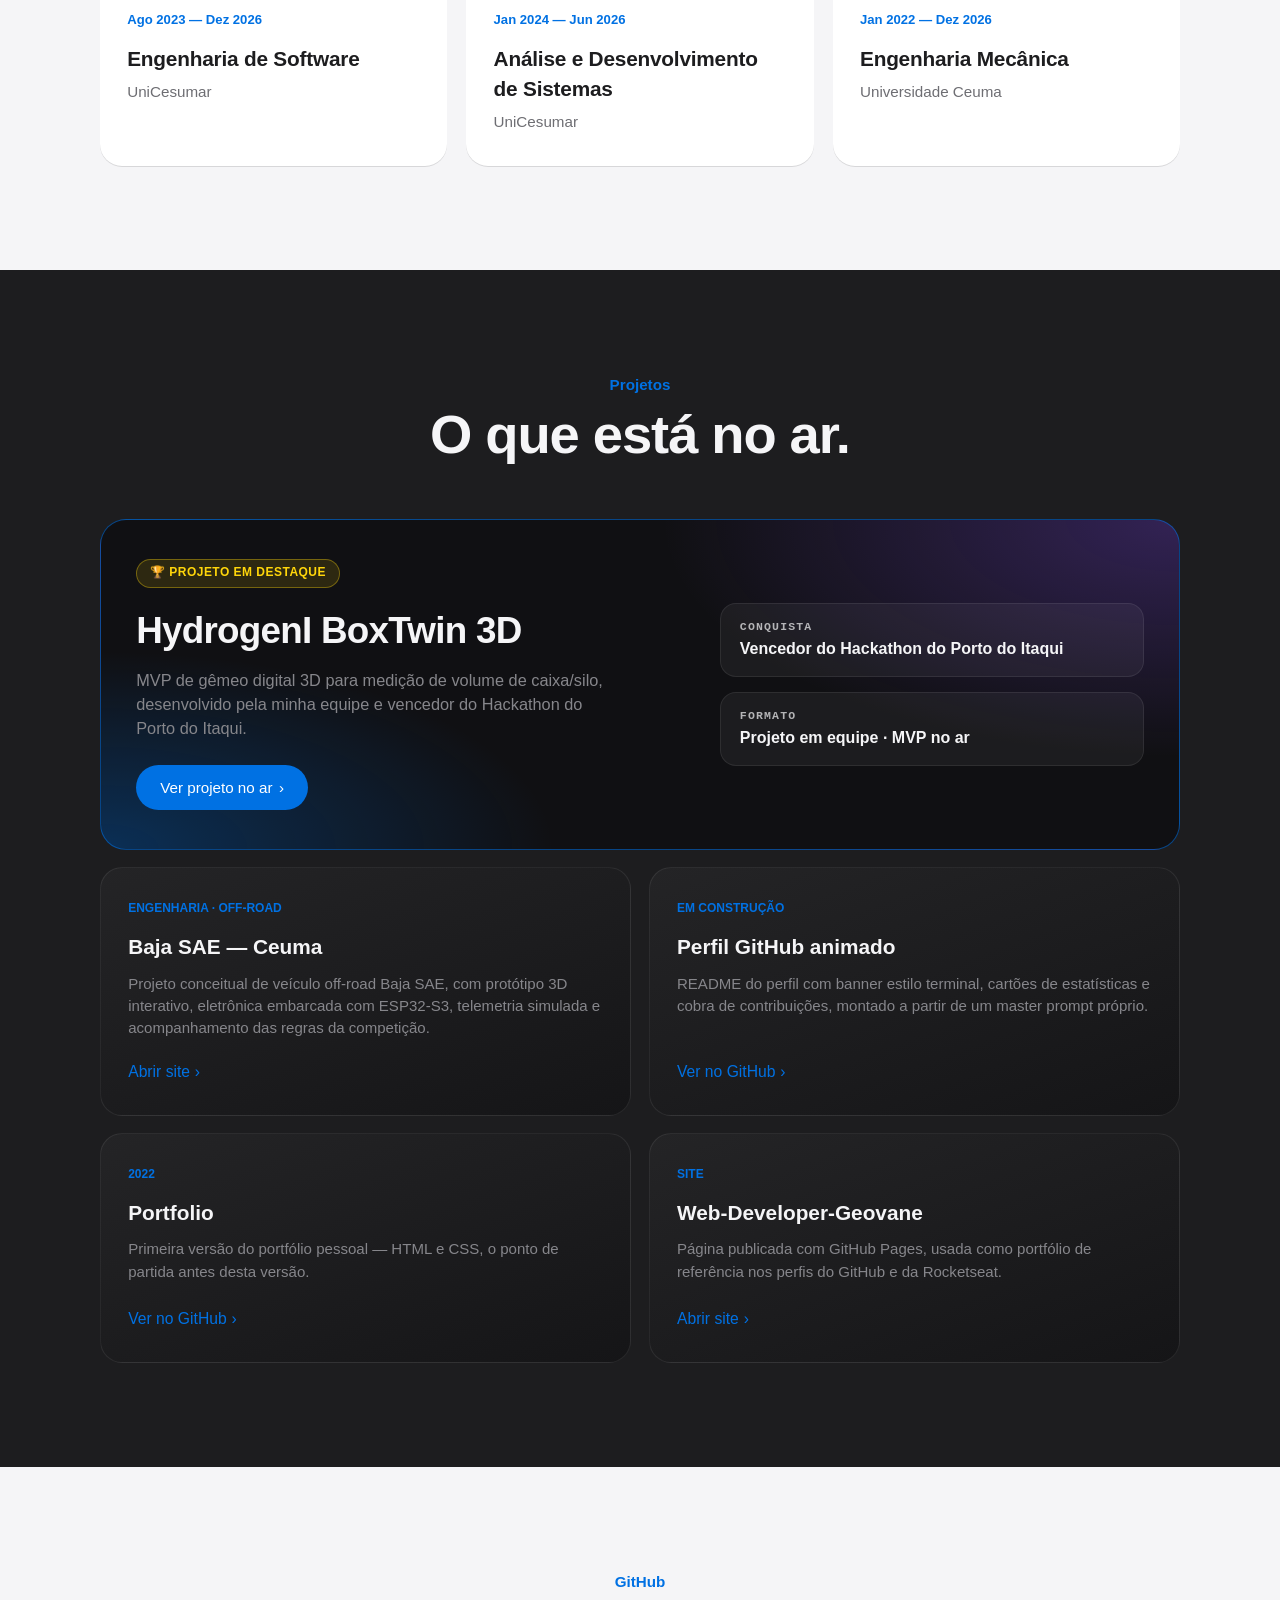
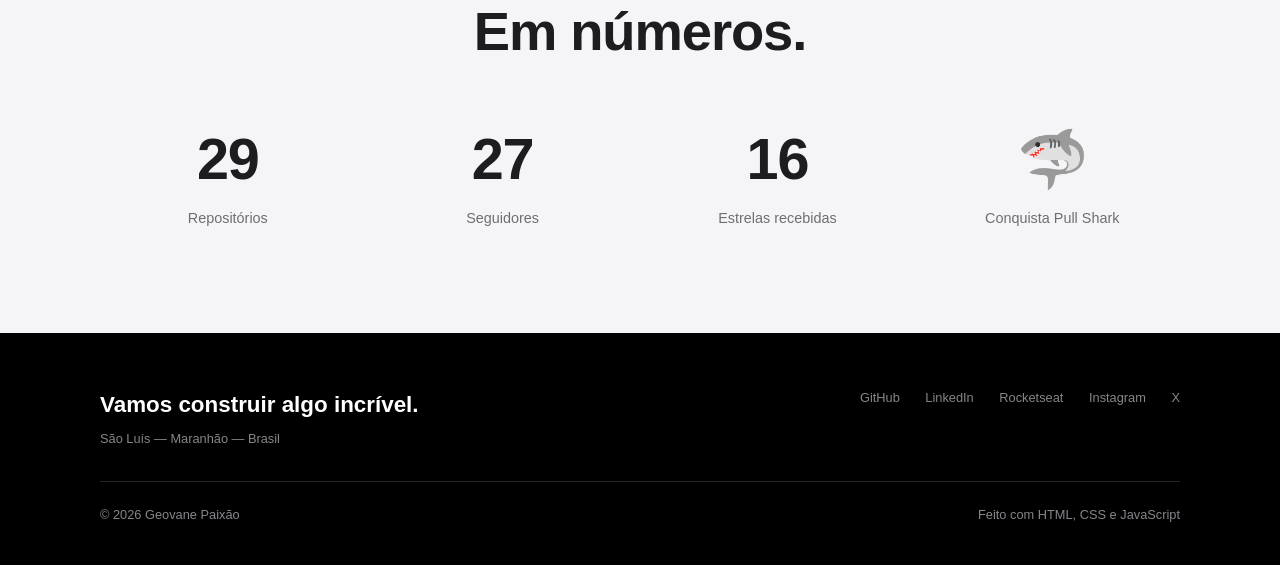
==== commit 907cc631: "Add files via upload" ====
--- a/index.html
+++ b/index.html
@@ -3,235 +3,9 @@
 <head>
 <meta charset="UTF-8">
 <meta name="viewport" content="width=device-width, initial-scale=1, viewport-fit=cover">
-  <img width="1180" height="610" alt="dark" src="https://github.com/user-attachments/assets/366bbf3c-03b9-49cf-8e45-1ddb3898b01c" />
-<title>Geovane Paixão — Desenvolvedor Front-End</title>
-<style>
-  :root {
-    --dark-bg: #000000;
-    --dark-surface: #1D1D1F;
-    --light-bg: #F5F5F7;
-    --light-surface: #FFFFFF;
-    --text-on-light: #1D1D1F;
-    --muted-on-light: #6E6E73;
-    --text-on-dark: #F5F5F7;
-    --muted-on-dark: #86868B;
-    --blue: #0071E3;
-    --blue-hover: #147CE5;
-    --line-on-light: rgba(0,0,0,.12);
-    --line-on-dark: rgba(255,255,255,.14);
-    box-sizing: border-box;
-    padding-top: env(safe-area-inset-top, 0px);
-    padding-bottom: env(safe-area-inset-bottom, 0px);
-  }
-  @media (prefers-color-scheme: dark) {
-    :root:not([data-theme="light"]) {
-      --light-bg: #1C1C1E;
-      --light-surface: #242426;
-      --text-on-light: #F5F5F7;
-      --muted-on-light: #98989D;
-      --line-on-light: rgba(255,255,255,.12);
-    }
-  }
-  :root[data-theme="dark"] {
-    --light-bg: #1C1C1E;
-    --light-surface: #242426;
-    --text-on-light: #F5F5F7;
-    --muted-on-light: #98989D;
-    --line-on-light: rgba(255,255,255,.12);
-  }
-  * { margin: 0; padding: 0; box-sizing: border-box; }
-  html { scroll-behavior: smooth; scroll-padding-top: calc(52px + env(safe-area-inset-top, 0px)); height: 100%; }
-  body {
-    font-family: -apple-system, BlinkMacSystemFont, "Segoe UI", Roboto, Helvetica, Arial, sans-serif;
-    background: var(--dark-bg);
-    color: var(--text-on-dark);
-    line-height: 1.47;
-    -webkit-font-smoothing: antialiased;
-    overflow-x: hidden;
-  }
-  a { color: inherit; text-decoration: none; }
-  img, svg { display: block; max-width: 100%; }
-  ::selection { background: var(--blue); color: #fff; }
-  :focus-visible { outline: 2px solid var(--blue); outline-offset: 3px; border-radius: 4px; }
-  .wrap { width: min(1080px, 100% - 3rem); margin-inline: auto; }
-
-  header {
-    position: fixed; top: 0; left: 0; right: 0; z-index: 100;
-    padding-top: env(safe-area-inset-top, 0px);
-    background: rgba(0,0,0,.72);
-    backdrop-filter: saturate(180%) blur(20px);
-    border-bottom: 1px solid var(--line-on-dark);
-  }
-  .nav-inner { height: 52px; display: flex; align-items: center; justify-content: space-between; }
-  .brand { font-size: 0.95rem; font-weight: 600; letter-spacing: -0.01em; }
-  nav ul { list-style: none; display: flex; gap: 2.1rem; font-size: 0.8rem; color: #f5f5f7cc; }
-  nav a:hover { color: #fff; }
-  .nav-cta { display: flex; gap: 1.2rem; align-items: center; font-size: 0.8rem; }
-  @media (max-width: 760px) { nav ul { display: none; } }
-
-  .hero {
-    position: relative;
-    min-height: 100svh;
-    display: flex;
-    flex-direction: column;
-    align-items: center;
-    justify-content: center;
-    text-align: center;
-    padding: calc(52px + env(safe-area-inset-top, 0px)) 1.5rem 4rem;
-    background:
-      radial-gradient(60% 50% at 50% 15%, rgba(0,113,227,.35), transparent 70%),
-      radial-gradient(45% 40% at 80% 75%, rgba(140,82,255,.22), transparent 70%),
-      var(--dark-bg);
-    overflow: hidden;
-  }
-  .hero-eyebrow { font-size: 0.95rem; color: #f5f5f7b3; margin-bottom: 0.6rem; }
-  .hero h1 {
-    font-size: clamp(2.8rem, 8vw, 6.4rem);
-    font-weight: 600;
-    letter-spacing: -0.03em;
-    line-height: 1.02;
-  }
-  .hero .sub {
-    margin-top: 1.1rem;
-    font-size: clamp(1.15rem, 2.4vw, 1.6rem);
-    color: #f5f5f7cc;
-    font-weight: 400;
-    max-width: 42ch;
-  }
-  .hero-cta { margin-top: 2.3rem; display: flex; gap: 1.6rem; align-items: center; flex-wrap: wrap; justify-content: center; }
-  .pill {
-    display: inline-flex; align-items: center; gap: 0.4rem;
-    background: var(--blue); color: #fff;
-    font-size: 0.95rem; font-weight: 400;
-    padding: 0.72rem 1.5rem; border-radius: 980px;
-    transition: background .15s ease;
-  }
-  .pill:hover { background: var(--blue-hover); }
-  .link-more { font-size: 0.98rem; color: var(--blue); display: inline-flex; align-items: center; gap: 0.3rem; }
-  .link-more:hover { text-decoration: underline; }
-  .link-more .chev { transition: transform .15s ease; }
-  .link-more:hover .chev { transform: translateX(3px); }
-
-  .mock {
-    margin-top: 4rem;
-    width: min(720px, 100%);
-    border-radius: 20px;
-    border: 1px solid rgba(255,255,255,.12);
-    background: linear-gradient(180deg, rgba(255,255,255,.06), rgba(255,255,255,.02));
-    backdrop-filter: blur(6px);
-    overflow: hidden;
-    box-shadow: 0 40px 100px -20px rgba(0,113,227,.35);
-  }
-  .mock-bar { display: flex; gap: 6px; padding: 0.8rem 1rem; border-bottom: 1px solid rgba(255,255,255,.1); }
-  .mock-bar span { width: 10px; height: 10px; border-radius: 50%; background: rgba(255,255,255,.25); }
-  .mock-body { padding: 1.6rem; display: grid; grid-template-columns: 1fr 2.4fr; gap: 1rem; }
-  .mock-side { display: flex; flex-direction: column; gap: 0.5rem; }
-  .mock-side i { display: block; height: 9px; border-radius: 5px; background: rgba(255,255,255,.12); }
-  .mock-side i:nth-child(1) { width: 70%; }
-  .mock-side i:nth-child(2) { width: 50%; }
-  .mock-side i:nth-child(3) { width: 60%; }
-  .mock-main { display: flex; flex-direction: column; gap: 0.6rem; }
-  .mock-main .row { display: flex; gap: 0.6rem; }
-  .mock-main .block { flex: 1; border-radius: 10px; height: 46px; }
-  .b1 { background: linear-gradient(135deg,#0071E3,#5AC8FA); }
-  .b2 { background: linear-gradient(135deg,#8C52FF,#0071E3); }
-  .b3 { background: linear-gradient(135deg,#34C759,#0071E3); }
-  .mock-main .line { height: 8px; border-radius: 5px; background: rgba(255,255,255,.1); }
-  .mock-main .line.w60 { width: 60%; } .mock-main .line.w80 { width: 80%; } .mock-main .line.w40 { width: 40%; }
-
-  .reveal { opacity: 0; transform: translateY(18px); transition: opacity .6s ease, transform .6s ease; }
-  .reveal.in { opacity: 1; transform: none; }
-  @media (prefers-reduced-motion: reduce) {
-    .reveal { opacity: 1; transform: none; transition: none; }
-  }
-
-  section { padding: 6.5rem 0; }
-  .light { background: var(--light-bg); color: var(--text-on-light); }
-  .dark-sec { background: var(--dark-surface); color: var(--text-on-dark); }
-  .head-block { text-align: center; max-width: 680px; margin: 0 auto 3.5rem; }
-  .kicker { font-size: 0.95rem; color: var(--blue); font-weight: 600; margin-bottom: 0.6rem; }
-  .head-block h2 { font-size: clamp(2rem, 4.6vw, 3.4rem); font-weight: 600; letter-spacing: -0.02em; line-height: 1.06; }
-  .head-block p { margin-top: 1rem; font-size: 1.15rem; color: var(--muted-on-light); }
-  .dark-sec .head-block p { color: var(--muted-on-dark); }
-
-  .stack-grid { display: grid; grid-template-columns: repeat(4, 1fr); gap: 1.1rem; }
-  @media (max-width: 900px) { .stack-grid { grid-template-columns: repeat(3, 1fr); } }
-  @media (max-width: 620px) { .stack-grid { grid-template-columns: repeat(2, 1fr); } }
-  .chip-card {
-    background: var(--light-surface);
-    border-radius: 20px;
-    padding: 1.6rem 1.2rem;
-    display: flex; flex-direction: column; align-items: center; gap: 0.8rem;
-    box-shadow: 0 1px 0 var(--line-on-light);
-    transition: transform .2s ease, box-shadow .2s ease;
-  }
-  .chip-card:hover { transform: translateY(-4px); box-shadow: 0 18px 30px -14px rgba(0,0,0,.22); }
-  .chip-card .icon-tile { width: 56px; height: 56px; border-radius: 16px; display: flex; align-items: center; justify-content: center; }
-  .chip-card span { font-size: 0.85rem; font-weight: 600; letter-spacing: -0.01em; }
-
-  .split { display: grid; grid-template-columns: 1fr 1fr; gap: 3.5rem; align-items: center; }
-  @media (max-width: 860px) { .split { grid-template-columns: 1fr; } }
-  .split h2 { font-size: clamp(1.9rem, 4vw, 2.9rem); font-weight: 600; letter-spacing: -0.02em; line-height: 1.1; margin-bottom: 1.3rem; }
-  .split p { color: var(--muted-on-dark); font-size: 1.08rem; max-width: 46ch; margin-bottom: 1rem; }
-  .stat-row { display: flex; gap: 2.4rem; margin-top: 2rem; flex-wrap: wrap; }
-  .stat-row .n { font-size: 2.1rem; font-weight: 600; }
-  .stat-row .l { font-size: 0.85rem; color: var(--muted-on-dark); }
-  .about-panel {
-    border-radius: 24px;
-    aspect-ratio: 4/3.2;
-    background:
-      radial-gradient(120% 100% at 100% 0%, rgba(140,82,255,.35), transparent 60%),
-      radial-gradient(100% 100% at 0% 100%, rgba(0,113,227,.4), transparent 55%),
-      #101013;
-    border: 1px solid rgba(255,255,255,.08);
-    position: relative;
-    overflow: hidden;
-    padding: 1.6rem;
-    display: flex; flex-direction: column; justify-content: flex-end;
-  }
-  .about-panel .tag { font-size: 0.78rem; color: #f5f5f7b3; font-family: ui-monospace, monospace; }
-  .about-panel .role { font-size: 1.2rem; font-weight: 600; margin-top: 0.3rem; }
-
-  .edu-grid { display: grid; grid-template-columns: repeat(3, 1fr); gap: 1.2rem; }
-  @media (max-width: 860px) { .edu-grid { grid-template-columns: 1fr; } }
-  .edu-card {
-    background: var(--light-surface);
-    border-radius: 22px;
-    padding: 2rem 1.7rem;
-    box-shadow: 0 1px 0 var(--line-on-light);
-  }
-  .edu-card .when { font-size: 0.82rem; color: var(--blue); font-weight: 600; margin-bottom: 0.9rem; }
-  .edu-card h3 { font-size: 1.3rem; font-weight: 600; letter-spacing: -0.01em; margin-bottom: 0.4rem; }
-  .edu-card p { color: var(--muted-on-light); font-size: 0.95rem; }
-
-  .proj-grid { display: grid; grid-template-columns: repeat(3, 1fr); gap: 1.1rem; }
-  @media (max-width: 900px) { .proj-grid { grid-template-columns: 1fr; } }
-  .proj-card {
-    background: linear-gradient(160deg, #242426, #151517);
-    border: 1px solid rgba(255,255,255,.08);
-    border-radius: 22px;
-    padding: 2rem 1.7rem;
-    min-height: 230px;
-    display: flex; flex-direction: column;
-    transition: transform .2s ease, border-color .2s ease;
-  }
-  .proj-card:hover { transform: translateY(-4px); border-color: rgba(0,113,227,.5); }
-  .proj-card .tag { font-size: 0.75rem; color: var(--blue); font-weight: 600; margin-bottom: 0.9rem; }
-  .proj-card h3 { font-size: 1.3rem; font-weight: 600; margin-bottom: 0.6rem; }
-  .proj-card p { color: var(--muted-on-dark); font-size: 0.94rem; flex: 1; }
-  .proj-card .go { margin-top: 1.3rem; }
-
-  .num-grid { display: grid; grid-template-columns: repeat(4, 1fr); gap: 1.2rem; text-align: center; }
-  @media (max-width: 720px) { .num-grid { grid-template-columns: repeat(2, 1fr); } }
-  .num-grid .n { font-size: clamp(2.2rem, 5vw, 3.6rem); font-weight: 600; letter-spacing: -0.02em; }
-  .num-grid .l { font-size: 0.9rem; color: var(--muted-on-light); margin-top: 0.4rem; }
-
-  footer { background: var(--dark-bg); color: var(--muted-on-dark); padding: 3.5rem 0 calc(2.5rem + env(safe-area-inset-bottom, 0px)); font-size: 0.8rem; }
-  .foot-top { display: flex; justify-content: space-between; flex-wrap: wrap; gap: 2rem; border-bottom: 1px solid var(--line-on-dark); padding-bottom: 2rem; margin-bottom: 1.5rem; }
-  .foot-links { display: flex; gap: 1.6rem; flex-wrap: wrap; }
-  .foot-links a:hover { color: #fff; text-decoration: underline; }
-  .foot-bottom { display: flex; justify-content: space-between; flex-wrap: wrap; gap: 0.6rem; }
-</style>
+<title>Geovane Paixão — Desenvolvedor Full-Stack</title>
+<meta name="description" content="Portfólio de Geovane Paixão, Desenvolvedor Full-Stack em São Luís — MA.">
+<link rel="stylesheet" href="css/style.css">
 </head>
 <body>
 
@@ -252,24 +26,44 @@
 </header>
 
 <section class="hero">
-  <div class="hero-eyebrow">Portfólio</div>
+  <div class="visual-map reveal" role="img" aria-label="VISUAL.MAP: mapa de áreas de atuação — Full-Stack, IA, IoT, Dart e Flutter, São Luís">
+    <div class="vm-bar"><i></i><i></i><i></i><b>VISUAL.MAP</b></div>
+    <div class="vm-body">
+      <svg viewBox="0 0 520 250" xmlns="http://www.w3.org/2000/svg" aria-hidden="true">
+        <defs>
+          <pattern id="vm-grid" width="14" height="14" patternUnits="userSpaceOnUse"><circle cx="7" cy="7" r="1.1" class="vm-dots"/></pattern>
+        </defs>
+        <rect width="520" height="250" fill="url(#vm-grid)"/>
+        <g class="vm-link">
+          <line x1="260" y1="125" x2="90"  y2="55"/>
+          <line x1="260" y1="125" x2="430" y2="55"/>
+          <line x1="260" y1="125" x2="80"  y2="190"/>
+          <line x1="260" y1="125" x2="440" y2="190"/>
+          <line x1="260" y1="125" x2="260" y2="222"/>
+        </g>
+        <g class="vm-node vm-core">
+          <circle class="halo" cx="260" cy="125" r="16"/><circle cx="260" cy="125" r="8"/>
+          <text x="260" y="104" text-anchor="middle">FULL-STACK</text>
+        </g>
+        <g class="vm-node"><circle class="halo" cx="90" cy="55" r="9"/><circle cx="90" cy="55" r="4.5"/><text x="90" y="38" text-anchor="middle">IA</text></g>
+        <g class="vm-node"><circle class="halo" cx="430" cy="55" r="9"/><circle cx="430" cy="55" r="4.5"/><text x="430" y="38" text-anchor="middle">IoT</text></g>
+        <g class="vm-node"><circle class="halo" cx="80" cy="190" r="9"/><circle cx="80" cy="190" r="4.5"/><text x="80" y="214" text-anchor="middle">DART &amp; FLUTTER</text></g>
+        <g class="vm-node"><circle class="halo" cx="440" cy="190" r="9"/><circle cx="440" cy="190" r="4.5"/><text x="440" y="214" text-anchor="middle">WEB &amp; MOBILE</text></g>
+        <g class="vm-node"><circle class="halo" cx="260" cy="222" r="9"/><circle cx="260" cy="222" r="4.5"/><text x="260" y="244" text-anchor="middle">SÃO LUÍS · MA</text></g>
+      </svg>
+    </div>
+  </div>
+
   <h1>Geovane Paixão.</h1>
-  <p class="sub">Desenvolvedor front-end em São Luís, transformando design em interface — com a mesma precisão de quem monta o próprio setup peça por peça.</p>
+  <div class="hero-role">Desenvolvedor Full-Stack</div>
+  <p class="sub">Do front-end ao back-end e ao mobile, em São Luís — transformando design em interface e ideias em sistemas, com a mesma precisão de quem monta o próprio setup peça por peça.</p>
   <div class="hero-cta">
     <a class="pill" href="#projetos">Ver projetos</a>
+    <a class="btn-cv" href="https://drive.google.com/drive/folders/1mpx03_jCi4vGOHVu7cToq_MQOrbE5G75?usp=drive_link" target="_blank" rel="noopener" aria-label="Baixar currículo em PDF (abre no Google Drive)">
+      <svg viewBox="0 0 24 24" fill="none" stroke="currentColor" stroke-width="2" stroke-linecap="round" stroke-linejoin="round" aria-hidden="true"><path d="M12 3v12m0 0l-4.5-4.5M12 15l4.5-4.5M4 20h16"/></svg>
+      Baixar currículo
+    </a>
     <a class="link-more" href="#contato">Fale comigo <span class="chev">›</span></a>
-  </div>
-  <div class="mock reveal" aria-hidden="true">
-    <div class="mock-bar"><span></span><span></span><span></span></div>
-    <div class="mock-body">
-      <div class="mock-side"><i></i><i></i><i></i></div>
-      <div class="mock-main">
-        <div class="row"><div class="block b1"></div><div class="block b2"></div><div class="block b3"></div></div>
-        <div class="line w80"></div>
-        <div class="line w60"></div>
-        <div class="line w40"></div>
-      </div>
-    </div>
   </div>
 </section>
 
@@ -278,98 +72,72 @@
     <div class="head-block reveal">
       <div class="kicker">Stack</div>
       <h2>Feito com as ferramentas certas.</h2>
-      <p>Do front-end ao mobile, a caixa de ferramentas usada no dia a dia — e nos estudos.</p>
+      <p>Do front-end ao back-end e ao mobile, a caixa de ferramentas usada no dia a dia — e nos estudos.</p>
     </div>
     <div class="stack-grid">
 
       <div class="chip-card reveal">
-        <div class="icon-tile" style="background:linear-gradient(135deg,#E44D26,#F16529)">
-          <svg width="28" height="28" viewBox="0 0 24 24" fill="none"><path d="M6 4h5M6 10h6M9 4v16" stroke="#fff" stroke-width="2" stroke-linecap="round"/></svg>
-        </div>
+        <div class="icon-tile"><img src="assets/icons/html5.svg" alt="" width="34" height="34" loading="lazy"></div>
         <span>HTML</span>
       </div>
-
-      <div class="chip-card reveal">
-        <div class="icon-tile" style="background:linear-gradient(135deg,#1572B6,#33A9DC)">
-          <svg width="28" height="28" viewBox="0 0 24 24" fill="none"><path d="M5 5h14M6 5l2 14M18 5l-2 14" stroke="#fff" stroke-width="2" stroke-linecap="round" stroke-linejoin="round"/></svg>
-        </div>
+      <div class="chip-card reveal">
+        <div class="icon-tile"><img src="assets/icons/css3.svg" alt="" width="34" height="34" loading="lazy"></div>
         <span>CSS</span>
       </div>
-
-      <div class="chip-card reveal">
-        <div class="icon-tile" style="background:linear-gradient(135deg,#F0DB4F,#F7E463)">
-          <svg width="28" height="28" viewBox="0 0 24 24" fill="none"><path d="M8 4c-2 0-2 2-3 2s-1-1-1-1 0 2 2 2-2 0-2 2 1 1 1 1 1-2 3-2M16 4c2 0 2 2 3 2s1-1 1-1 0 2-2 2 2 0 2 2-1 1-1 1-1-2-3-2" stroke="#1D1D1F" stroke-width="1.6" stroke-linecap="round"/></svg>
-        </div>
+      <div class="chip-card reveal">
+        <div class="icon-tile"><img src="assets/icons/javascript.svg" alt="" width="34" height="34" loading="lazy"></div>
         <span>JavaScript</span>
       </div>
-
-      <div class="chip-card reveal">
-        <div class="icon-tile" style="background:linear-gradient(135deg,#0d1b2a,#1b3a5c)">
-          <svg width="30" height="30" viewBox="0 0 24 24" fill="none"><ellipse cx="12" cy="12" rx="9" ry="3.6" stroke="#61DAFB" stroke-width="1.5"/><ellipse cx="12" cy="12" rx="9" ry="3.6" stroke="#61DAFB" stroke-width="1.5" transform="rotate(60 12 12)"/><ellipse cx="12" cy="12" rx="9" ry="3.6" stroke="#61DAFB" stroke-width="1.5" transform="rotate(120 12 12)"/><circle cx="12" cy="12" r="1.8" fill="#61DAFB"/></svg>
-        </div>
+      <div class="chip-card reveal">
+        <div class="icon-tile"><img src="assets/icons/typescript.svg" alt="" width="34" height="34" loading="lazy"></div>
+        <span>TypeScript</span>
+      </div>
+      <div class="chip-card reveal">
+        <div class="icon-tile"><img src="assets/icons/react.svg" alt="" width="34" height="34" loading="lazy"></div>
         <span>React</span>
       </div>
-
-      <div class="chip-card reveal">
-        <div class="icon-tile" style="background:linear-gradient(135deg,#306998,#FFD43B)">
-          <svg width="26" height="26" viewBox="0 0 24 24" fill="none"><path d="M12 3c-3 0-3 2-3 2v3h6v1H6s-3 0-3 5 3 5 3 5h2v-3s0-2 2-2h4s3 0 3-3V6s0-3-5-3zm-1.2 2.2a1 1 0 110 2 1 1 0 010-2z" fill="#fff"/><path d="M12 21c3 0 3-2 3-2v-3H9v-1h9s3 0 3-5-3-5-3-5h-2v3s0 2-2 2H10s-3 0-3 3v3s0 3 5 3zm1.2-2.2a1 1 0 110-2 1 1 0 010 2z" fill="#fff" opacity=".7"/></svg>
-        </div>
+      <div class="chip-card reveal">
+        <div class="icon-tile"><img src="assets/icons/react-native.svg" alt="" width="34" height="34" loading="lazy"></div>
+        <span>React Native</span>
+      </div>
+      <div class="chip-card reveal">
+        <div class="icon-tile"><img src="assets/icons/nodejs.svg" alt="" width="34" height="34" loading="lazy"></div>
+        <span>Node.js</span>
+      </div>
+      <div class="chip-card reveal">
+        <div class="icon-tile"><img src="assets/icons/mongodb.svg" alt="" width="34" height="34" loading="lazy"></div>
+        <span>MongoDB</span>
+      </div>
+      <div class="chip-card reveal">
+        <div class="icon-tile"><img src="assets/icons/python.svg" alt="" width="34" height="34" loading="lazy"></div>
         <span>Python</span>
       </div>
-
-      <div class="chip-card reveal">
-        <div class="icon-tile" style="background:linear-gradient(135deg,#5382A1,#EA2D2E)">
-          <svg width="26" height="26" viewBox="0 0 24 24" fill="none"><path d="M8 15c-2 1-2 2 0 3s6 1 8 0 2-2 0-3M9 3c-1 2 3 3 2 5-1 1-2 2 0 3M12 9c3 1 3 3 0 4" stroke="#fff" stroke-width="1.5" stroke-linecap="round" stroke-linejoin="round"/></svg>
-        </div>
+      <div class="chip-card reveal">
+        <div class="icon-tile"><img src="assets/icons/java.svg" alt="" width="34" height="34" loading="lazy"></div>
         <span>Java</span>
       </div>
-
-      <div class="chip-card reveal">
-        <div class="icon-tile" style="background:linear-gradient(135deg,#777BB4,#8892BF)">
-          <svg width="26" height="26" viewBox="0 0 24 24" fill="none"><ellipse cx="12" cy="12" rx="9" ry="5" stroke="#fff" stroke-width="1.6"/><path d="M9 10.2h1.3c1 0 1.4.5 1.2 1.4s-.7 1.4-1.7 1.4H8.8L9 10.2z" stroke="#fff" stroke-width="1.2"/></svg>
-        </div>
+      <div class="chip-card reveal">
+        <div class="icon-tile"><img src="assets/icons/php.svg" alt="" width="34" height="34" loading="lazy"></div>
         <span>PHP</span>
       </div>
-
-      <div class="chip-card reveal">
-        <div class="icon-tile" style="background:linear-gradient(135deg,#3C873A,#68A063)">
-          <svg width="26" height="26" viewBox="0 0 24 24" fill="none"><path d="M12 3l7.8 4.5v9L12 21l-7.8-4.5v-9L12 3z" stroke="#fff" stroke-width="1.5" stroke-linejoin="round"/><path d="M12 8v8M9 9.8l6 4.4M15 9.8l-6 4.4" stroke="#fff" stroke-width="1.1"/></svg>
-        </div>
-        <span>Node.js</span>
-      </div>
-
-      <div class="chip-card reveal">
-        <div class="icon-tile" style="background:linear-gradient(135deg,#0175C2,#13B9FD)">
-          <svg width="26" height="26" viewBox="0 0 24 24" fill="none"><path d="M4 15L13 4h5l-9 11H4z" stroke="#fff" stroke-width="1.6" stroke-linejoin="round"/><path d="M9 15h9l-4 5H5l4-5z" stroke="#fff" stroke-width="1.6" stroke-linejoin="round"/></svg>
-        </div>
+      <div class="chip-card reveal">
+        <div class="icon-tile"><img src="assets/icons/dart.svg" alt="" width="34" height="34" loading="lazy"></div>
         <span>Dart</span>
       </div>
-
-      <div class="chip-card reveal">
-        <div class="icon-tile" style="background:linear-gradient(135deg,#027DFD,#02569B)">
-          <svg width="26" height="26" viewBox="0 0 24 24" fill="none"><path d="M5 13L14 4h5L9 17H5z" stroke="#fff" stroke-width="1.6" stroke-linejoin="round"/><path d="M9 17l5 5h5l-6-6" stroke="#fff" stroke-width="1.6" stroke-linejoin="round"/></svg>
-        </div>
+      <div class="chip-card reveal">
+        <div class="icon-tile"><img src="assets/icons/flutter.svg" alt="" width="34" height="34" loading="lazy"></div>
         <span>Flutter</span>
       </div>
-
-      <div class="chip-card reveal">
-        <div class="icon-tile" style="background:linear-gradient(135deg,#F05032,#F34F29)">
-          <svg width="26" height="26" viewBox="0 0 24 24" fill="none"><circle cx="7" cy="6" r="2" stroke="#fff" stroke-width="1.6"/><circle cx="7" cy="18" r="2" stroke="#fff" stroke-width="1.6"/><circle cx="17" cy="12" r="2" stroke="#fff" stroke-width="1.6"/><path d="M7 8v8M9 6h4a4 4 0 014 4v0" stroke="#fff" stroke-width="1.6"/></svg>
-        </div>
+      <div class="chip-card reveal">
+        <div class="icon-tile"><img src="assets/icons/git.svg" alt="" width="34" height="34" loading="lazy"></div>
         <span>Git</span>
       </div>
-
-      <div class="chip-card reveal">
-        <div class="icon-tile" style="background:linear-gradient(135deg,#1D1D1F,#3A3A3C)">
-          <svg width="26" height="26" viewBox="0 0 24 24" fill="none"><rect x="4" y="4" width="16" height="16" rx="3" stroke="#F5F5F7" stroke-width="1.6"/><path d="M8 9h.01M8 14.5c1.3 1 2.7 1 4 0M14 9h.01" stroke="#F5F5F7" stroke-width="1.8" stroke-linecap="round"/></svg>
-        </div>
+      <div class="chip-card reveal">
+        <div class="icon-tile"><img src="assets/icons/linux.svg" alt="" width="34" height="34" loading="lazy"></div>
         <span>Linux</span>
       </div>
-
-      <div class="chip-card reveal">
-        <div class="icon-tile" style="background:linear-gradient(135deg,#A259FF,#F24E1E)">
-          <svg width="26" height="26" viewBox="0 0 24 24" fill="none"><circle cx="9" cy="7" r="3" stroke="#fff" stroke-width="1.4"/><circle cx="15" cy="12" r="3" stroke="#fff" stroke-width="1.4"/><circle cx="9" cy="17" r="3" stroke="#fff" stroke-width="1.4"/></svg>
-        </div>
+      <div class="chip-card reveal">
+        <div class="icon-tile"><img src="assets/icons/figma.svg" alt="" width="34" height="34" loading="lazy"></div>
         <span>Figma</span>
       </div>
 
@@ -382,12 +150,13 @@
     <div class="split">
       <div class="reveal">
         <div class="about-panel">
+          <div class="avatar-wrap"><img class="avatar" src="assets/img/avatar.jpg" alt="Foto de Geovane Paixão" width="230" height="230"></div>
           <div class="tag">STATUS</div>
-          <div class="role">Focando em Front-End</div>
+          <div class="role">Desenvolvedor Full-Stack</div>
         </div>
       </div>
       <div class="reveal">
-        <h2>Suporte técnico de dia. Front-end por convicção.</h2>
+        <h2>Suporte técnico de dia. Full-stack por convicção.</h2>
         <p>Atua na área de Tecnologia da Informação na Universidade Ceuma, dando suporte resolutivo em hardware e software — não só em São Luís, mas para toda a rede nacional do grupo educacional, com unidades no Distrito Federal, Pará, Piauí e Tocantins.</p>
         <p>Em paralelo, estuda Engenharia de Software, Análise e Desenvolvimento de Sistemas e Engenharia Mecânica. Fora do expediente: montagem do próprio setup, robótica, rock (Guns N' Roses fixo na playlist) e uma boa dose de anime.</p>
         <div class="stat-row">
@@ -432,7 +201,27 @@
       <div class="kicker">Projetos</div>
       <h2>O que está no ar.</h2>
     </div>
+
+    <a class="proj-featured reveal" href="https://hydrogeni-boxtwin-production.up.railway.app/" target="_blank" rel="noopener">
+      <div>
+        <span class="badge">🏆 PROJETO EM DESTAQUE</span>
+        <h3>HydrogenI BoxTwin 3D</h3>
+        <p>MVP de gêmeo digital 3D para medição de volume de caixa/silo, desenvolvido pela minha equipe e vencedor do Hackathon do Porto do Itaqui.</p>
+        <span class="pill">Ver projeto no ar <span class="chev">›</span></span>
+      </div>
+      <div class="meta">
+        <div class="fact"><div class="k">CONQUISTA</div><div class="v">Vencedor do Hackathon do Porto do Itaqui</div></div>
+        <div class="fact"><div class="k">FORMATO</div><div class="v">Projeto em equipe · MVP no ar</div></div>
+      </div>
+    </a>
+
     <div class="proj-grid">
+      <a class="proj-card reveal" href="https://geovannehh.github.io/BAJA-SAE-CEUMA/" target="_blank" rel="noopener">
+        <div class="tag">ENGENHARIA · OFF-ROAD</div>
+        <h3>Baja SAE — Ceuma</h3>
+        <p>Projeto conceitual de veículo off-road Baja SAE, com protótipo 3D interativo, eletrônica embarcada com ESP32-S3, telemetria simulada e acompanhamento das regras da competição.</p>
+        <span class="link-more go">Abrir site <span class="chev">›</span></span>
+      </a>
       <a class="proj-card reveal" href="https://github.com/Geovannehh/Geovannehh" target="_blank" rel="noopener">
         <div class="tag">EM CONSTRUÇÃO</div>
         <h3>Perfil GitHub animado</h3>
@@ -492,19 +281,6 @@
   </div>
 </footer>
 
-<script>
-  var els = document.querySelectorAll('.reveal');
-  if ('IntersectionObserver' in window) {
-    var io = new IntersectionObserver(function(entries) {
-      entries.forEach(function(e) {
-        if (e.isIntersecting) { e.target.classList.add('in'); io.unobserve(e.target); }
-      });
-    }, { threshold: 0.15 });
-    els.forEach(function(el) { io.observe(el); });
-  } else {
-    els.forEach(function(el) { el.classList.add('in'); });
-  }
-</script>
-
+<script src="js/main.js"></script>
 </body>
 </html>
--- a/css/style.css
+++ b/css/style.css
@@ -0,0 +1,274 @@
+:root {
+  --dark-bg: #000000;
+  --dark-surface: #1D1D1F;
+  --light-bg: #F5F5F7;
+  --light-surface: #FFFFFF;
+  --text-on-light: #1D1D1F;
+  --muted-on-light: #6E6E73;
+  --text-on-dark: #F5F5F7;
+  --muted-on-dark: #86868B;
+  --blue: #0071E3;
+  --blue-hover: #147CE5;
+  --line-on-light: rgba(0,0,0,.12);
+  --line-on-dark: rgba(255,255,255,.14);
+  box-sizing: border-box;
+  padding-top: env(safe-area-inset-top, 0px);
+  padding-bottom: env(safe-area-inset-bottom, 0px);
+}
+@media (prefers-color-scheme: dark) {
+  :root:not([data-theme="light"]) {
+    --light-bg: #1C1C1E;
+    --light-surface: #242426;
+    --text-on-light: #F5F5F7;
+    --muted-on-light: #98989D;
+    --line-on-light: rgba(255,255,255,.12);
+  }
+}
+:root[data-theme="dark"] {
+  --light-bg: #1C1C1E;
+  --light-surface: #242426;
+  --text-on-light: #F5F5F7;
+  --muted-on-light: #98989D;
+  --line-on-light: rgba(255,255,255,.12);
+}
+* { margin: 0; padding: 0; box-sizing: border-box; }
+html { scroll-behavior: smooth; scroll-padding-top: calc(52px + env(safe-area-inset-top, 0px)); height: 100%; }
+body {
+  font-family: -apple-system, BlinkMacSystemFont, "Segoe UI", Roboto, Helvetica, Arial, sans-serif;
+  background: var(--dark-bg);
+  color: var(--text-on-dark);
+  line-height: 1.47;
+  -webkit-font-smoothing: antialiased;
+  overflow-x: hidden;
+}
+a { color: inherit; text-decoration: none; }
+img, svg { display: block; max-width: 100%; }
+::selection { background: var(--blue); color: #fff; }
+:focus-visible { outline: 2px solid var(--blue); outline-offset: 3px; border-radius: 4px; }
+.wrap { width: min(1080px, 100% - 3rem); margin-inline: auto; }
+
+header {
+  position: fixed; top: 0; left: 0; right: 0; z-index: 100;
+  padding-top: env(safe-area-inset-top, 0px);
+  background: rgba(0,0,0,.72);
+  backdrop-filter: saturate(180%) blur(20px);
+  border-bottom: 1px solid var(--line-on-dark);
+}
+.nav-inner { height: 52px; display: flex; align-items: center; justify-content: space-between; }
+.brand { font-size: 0.95rem; font-weight: 600; letter-spacing: -0.01em; }
+nav ul { list-style: none; display: flex; gap: 2.1rem; font-size: 0.8rem; color: #f5f5f7cc; }
+nav a:hover { color: #fff; }
+.nav-cta { display: flex; gap: 1.2rem; align-items: center; font-size: 0.8rem; }
+@media (max-width: 760px) { nav ul { display: none; } }
+
+.hero {
+  position: relative;
+  min-height: 100svh;
+  display: flex;
+  flex-direction: column;
+  align-items: center;
+  justify-content: center;
+  text-align: center;
+  padding: calc(52px + env(safe-area-inset-top, 0px)) 1.5rem 4rem;
+  background:
+    radial-gradient(60% 50% at 50% 15%, rgba(0,113,227,.35), transparent 70%),
+    radial-gradient(45% 40% at 80% 75%, rgba(140,82,255,.22), transparent 70%),
+    var(--dark-bg);
+  overflow: hidden;
+}
+.hero h1 {
+  font-size: clamp(2.8rem, 8vw, 6.4rem);
+  font-weight: 600;
+  letter-spacing: -0.03em;
+  line-height: 1.02;
+}
+.hero .sub {
+  margin-top: 1.1rem;
+  font-size: clamp(1.15rem, 2.4vw, 1.6rem);
+  color: #f5f5f7cc;
+  font-weight: 400;
+  max-width: 42ch;
+}
+.hero-cta { margin-top: 2.3rem; display: flex; gap: 1rem 1.4rem; align-items: center; flex-wrap: wrap; justify-content: center; }
+.pill {
+  display: inline-flex; align-items: center; gap: 0.4rem;
+  background: var(--blue); color: #fff;
+  font-size: 0.95rem; font-weight: 400;
+  padding: 0.72rem 1.5rem; border-radius: 980px;
+  transition: background .15s ease;
+}
+.pill:hover { background: var(--blue-hover); }
+.link-more { font-size: 0.98rem; color: var(--blue); display: inline-flex; align-items: center; gap: 0.3rem; }
+.link-more:hover { text-decoration: underline; }
+.link-more .chev { transition: transform .15s ease; }
+.link-more:hover .chev { transform: translateX(3px); }
+
+
+.reveal { opacity: 0; transform: translateY(18px); transition: opacity .6s ease, transform .6s ease; }
+.reveal.in { opacity: 1; transform: none; }
+@media (prefers-reduced-motion: reduce) {
+  .reveal { opacity: 1; transform: none; transition: none; }
+}
+
+section { padding: 6.5rem 0; }
+.light { background: var(--light-bg); color: var(--text-on-light); }
+.dark-sec { background: var(--dark-surface); color: var(--text-on-dark); }
+.head-block { text-align: center; max-width: 680px; margin: 0 auto 3.5rem; }
+.kicker { font-size: 0.95rem; color: var(--blue); font-weight: 600; margin-bottom: 0.6rem; }
+.head-block h2 { font-size: clamp(2rem, 4.6vw, 3.4rem); font-weight: 600; letter-spacing: -0.02em; line-height: 1.06; }
+.head-block p { margin-top: 1rem; font-size: 1.15rem; color: var(--muted-on-light); }
+.dark-sec .head-block p { color: var(--muted-on-dark); }
+
+.stack-grid { display: grid; grid-template-columns: repeat(4, 1fr); gap: 1.1rem; }
+@media (max-width: 900px) { .stack-grid { grid-template-columns: repeat(3, 1fr); } }
+@media (max-width: 620px) { .stack-grid { grid-template-columns: repeat(2, 1fr); } }
+.chip-card {
+  background: var(--light-surface);
+  border-radius: 20px;
+  padding: 1.6rem 1.2rem;
+  display: flex; flex-direction: column; align-items: center; gap: 0.8rem;
+  box-shadow: 0 1px 0 var(--line-on-light);
+  transition: transform .2s ease, box-shadow .2s ease;
+}
+.chip-card:hover { transform: translateY(-4px); box-shadow: 0 18px 30px -14px rgba(0,0,0,.22); }
+.chip-card .icon-tile { width: 60px; height: 60px; border-radius: 16px; display: flex; align-items: center; justify-content: center; background: #fff; border: 1px solid rgba(0,0,0,.08); }
+.chip-card .icon-tile img { width: 34px; height: 34px; }
+.chip-card span { font-size: 0.85rem; font-weight: 600; letter-spacing: -0.01em; }
+
+.split { display: grid; grid-template-columns: 1fr 1fr; gap: 3.5rem; align-items: center; }
+@media (max-width: 860px) { .split { grid-template-columns: 1fr; } }
+.split h2 { font-size: clamp(1.9rem, 4vw, 2.9rem); font-weight: 600; letter-spacing: -0.02em; line-height: 1.1; margin-bottom: 1.3rem; }
+.split p { color: var(--muted-on-dark); font-size: 1.08rem; max-width: 46ch; margin-bottom: 1rem; }
+.stat-row { display: flex; gap: 2.4rem; margin-top: 2rem; flex-wrap: wrap; }
+.stat-row .n { font-size: 2.1rem; font-weight: 600; }
+.stat-row .l { font-size: 0.85rem; color: var(--muted-on-dark); }
+.about-panel {
+  border-radius: 24px;
+  aspect-ratio: 4/3.2;
+  background:
+    radial-gradient(120% 100% at 100% 0%, rgba(140,82,255,.35), transparent 60%),
+    radial-gradient(100% 100% at 0% 100%, rgba(0,113,227,.4), transparent 55%),
+    #101013;
+  border: 1px solid rgba(255,255,255,.08);
+  position: relative;
+  overflow: hidden;
+  padding: 1.6rem;
+  display: flex; flex-direction: column; justify-content: flex-end;
+}
+.about-panel .tag { font-size: 0.78rem; color: #f5f5f7b3; font-family: ui-monospace, monospace; }
+.about-panel .role { font-size: 1.2rem; font-weight: 600; margin-top: 0.3rem; }
+.about-panel .avatar-wrap { flex: 1; display: flex; align-items: center; justify-content: center; padding-bottom: 1rem; }
+.about-panel .avatar {
+  width: clamp(130px, 46%, 230px); aspect-ratio: 1; height: auto;
+  border-radius: 50%; object-fit: cover;
+  box-shadow: 0 0 0 3px rgba(140,82,255,.55), 0 0 0 9px rgba(140,82,255,.14), 0 24px 60px -12px rgba(0,113,227,.55);
+}
+
+.edu-grid { display: grid; grid-template-columns: repeat(3, 1fr); gap: 1.2rem; }
+@media (max-width: 860px) { .edu-grid { grid-template-columns: 1fr; } }
+.edu-card {
+  background: var(--light-surface);
+  border-radius: 22px;
+  padding: 2rem 1.7rem;
+  box-shadow: 0 1px 0 var(--line-on-light);
+}
+.edu-card .when { font-size: 0.82rem; color: var(--blue); font-weight: 600; margin-bottom: 0.9rem; }
+.edu-card h3 { font-size: 1.3rem; font-weight: 600; letter-spacing: -0.01em; margin-bottom: 0.4rem; }
+.edu-card p { color: var(--muted-on-light); font-size: 0.95rem; }
+
+.proj-grid { display: grid; grid-template-columns: repeat(2, 1fr); gap: 1.1rem; }
+@media (max-width: 900px) { .proj-grid { grid-template-columns: 1fr; } }
+.proj-card {
+  background: linear-gradient(160deg, #242426, #151517);
+  border: 1px solid rgba(255,255,255,.08);
+  border-radius: 22px;
+  padding: 2rem 1.7rem;
+  min-height: 230px;
+  display: flex; flex-direction: column;
+  transition: transform .2s ease, border-color .2s ease;
+}
+.proj-card:hover { transform: translateY(-4px); border-color: rgba(0,113,227,.5); }
+.proj-card .tag { font-size: 0.75rem; color: var(--blue); font-weight: 600; margin-bottom: 0.9rem; }
+.proj-card h3 { font-size: 1.3rem; font-weight: 600; margin-bottom: 0.6rem; }
+.proj-card p { color: var(--muted-on-dark); font-size: 0.94rem; flex: 1; }
+.proj-card .go { margin-top: 1.3rem; }
+
+.num-grid { display: grid; grid-template-columns: repeat(4, 1fr); gap: 1.2rem; text-align: center; }
+@media (max-width: 720px) { .num-grid { grid-template-columns: repeat(2, 1fr); } }
+.num-grid .n { font-size: clamp(2.2rem, 5vw, 3.6rem); font-weight: 600; letter-spacing: -0.02em; }
+.num-grid .l { font-size: 0.9rem; color: var(--muted-on-light); margin-top: 0.4rem; }
+
+footer { background: var(--dark-bg); color: var(--muted-on-dark); padding: 3.5rem 0 calc(2.5rem + env(safe-area-inset-bottom, 0px)); font-size: 0.8rem; }
+.foot-top { display: flex; justify-content: space-between; flex-wrap: wrap; gap: 2rem; border-bottom: 1px solid var(--line-on-dark); padding-bottom: 2rem; margin-bottom: 1.5rem; }
+.foot-links { display: flex; gap: 1.6rem; flex-wrap: wrap; }
+.foot-links a:hover { color: #fff; text-decoration: underline; }
+.foot-bottom { display: flex; justify-content: space-between; flex-wrap: wrap; gap: 0.6rem; }
+
+/* ---------- Hero: VISUAL.MAP ---------- */
+.visual-map {
+  width: min(560px, 100%);
+  margin-bottom: 2.2rem;
+  border-radius: 18px;
+  border: 1px solid rgba(255,255,255,.12);
+  background: linear-gradient(180deg, rgba(255,255,255,.06), rgba(255,255,255,.02));
+  backdrop-filter: blur(6px);
+  overflow: hidden;
+  box-shadow: 0 40px 100px -20px rgba(0,113,227,.35);
+  text-align: left;
+}
+.vm-bar { display: flex; align-items: center; gap: 6px; padding: .7rem 1rem; border-bottom: 1px solid rgba(255,255,255,.1); }
+.vm-bar i { width: 10px; height: 10px; border-radius: 50%; background: rgba(255,255,255,.25); }
+.vm-bar b { margin-left: .6rem; font: 600 .74rem ui-monospace, SFMono-Regular, Menlo, monospace; letter-spacing: .12em; color: #f5f5f7b3; }
+.vm-body { padding: .6rem; }
+.vm-body svg { width: 100%; height: auto; }
+.vm-dots { fill: rgba(255,255,255,.16); }
+.vm-link { stroke: rgba(90,200,250,.45); stroke-width: 1; stroke-dasharray: 3 4; }
+.vm-node circle { fill: var(--blue); }
+.vm-node .halo { fill: rgba(0,113,227,.28); animation: vm-pulse 2.8s ease-in-out infinite; transform-box: fill-box; transform-origin: center; }
+.vm-node text { fill: #f5f5f7; font: 600 11px ui-monospace, SFMono-Regular, Menlo, monospace; }
+.vm-core circle { fill: #8C52FF; }
+.vm-core .halo { fill: rgba(140,82,255,.3); }
+@keyframes vm-pulse { 0%,100% { transform: scale(1); opacity: .9; } 50% { transform: scale(1.7); opacity: .25; } }
+@media (prefers-reduced-motion: reduce) { .vm-node .halo { animation: none; } }
+
+.hero h1 + .hero-role { margin-top: .9rem; font-size: clamp(1.25rem, 2.8vw, 1.8rem); font-weight: 600; color: #5AC8FA; letter-spacing: -0.01em; }
+.hero .sub { margin-top: .8rem; }
+
+/* ---------- Botão de currículo ---------- */
+.btn-cv {
+  display: inline-flex; align-items: center; gap: .5rem;
+  padding: .7rem 1.4rem; border-radius: 980px;
+  border: 1px solid rgba(255,255,255,.35);
+  color: #fff; font-size: .95rem;
+  transition: background .15s ease, border-color .15s ease;
+}
+.btn-cv:hover { background: rgba(255,255,255,.1); border-color: #fff; }
+.btn-cv svg { width: 16px; height: 16px; }
+
+/* ---------- Projeto em destaque ---------- */
+.proj-featured {
+  display: grid; grid-template-columns: 1.3fr 1fr; gap: 2rem; align-items: center;
+  margin-bottom: 1.1rem; padding: 2.4rem 2.2rem;
+  border-radius: 26px;
+  border: 1px solid rgba(0,113,227,.55);
+  background:
+    radial-gradient(80% 120% at 100% 0%, rgba(140,82,255,.28), transparent 60%),
+    radial-gradient(70% 100% at 0% 100%, rgba(0,113,227,.32), transparent 60%),
+    #101013;
+  transition: opacity .6s ease, transform .2s ease, border-color .2s ease;
+}
+.proj-featured.reveal:not(.in) { transition: opacity .6s ease, transform .6s ease; }
+.proj-featured:hover { transform: translateY(-4px); border-color: #5AC8FA; }
+@media (max-width: 860px) { .proj-featured { grid-template-columns: 1fr; padding: 1.9rem 1.5rem; } }
+.proj-featured .badge {
+  display: inline-block; font-size: .75rem; font-weight: 600; letter-spacing: .04em;
+  color: #FFD60A; background: rgba(255,214,10,.12); border: 1px solid rgba(255,214,10,.35);
+  padding: .3rem .8rem; border-radius: 980px; margin-bottom: 1rem;
+}
+.proj-featured h3 { font-size: clamp(1.6rem, 3.4vw, 2.3rem); font-weight: 600; letter-spacing: -0.02em; margin-bottom: .7rem; }
+.proj-featured p { color: var(--muted-on-dark); font-size: 1.02rem; max-width: 52ch; }
+.proj-featured .meta { display: flex; flex-direction: column; gap: .9rem; }
+.proj-featured .fact { padding: 1rem 1.2rem; border-radius: 16px; background: rgba(255,255,255,.05); border: 1px solid rgba(255,255,255,.08); }
+.proj-featured .fact .k { font: 600 .72rem ui-monospace, SFMono-Regular, Menlo, monospace; letter-spacing: .1em; color: #f5f5f7b3; }
+.proj-featured .fact .v { margin-top: .25rem; font-size: 1rem; font-weight: 600; }
+.proj-featured .pill { margin-top: 1.5rem; }
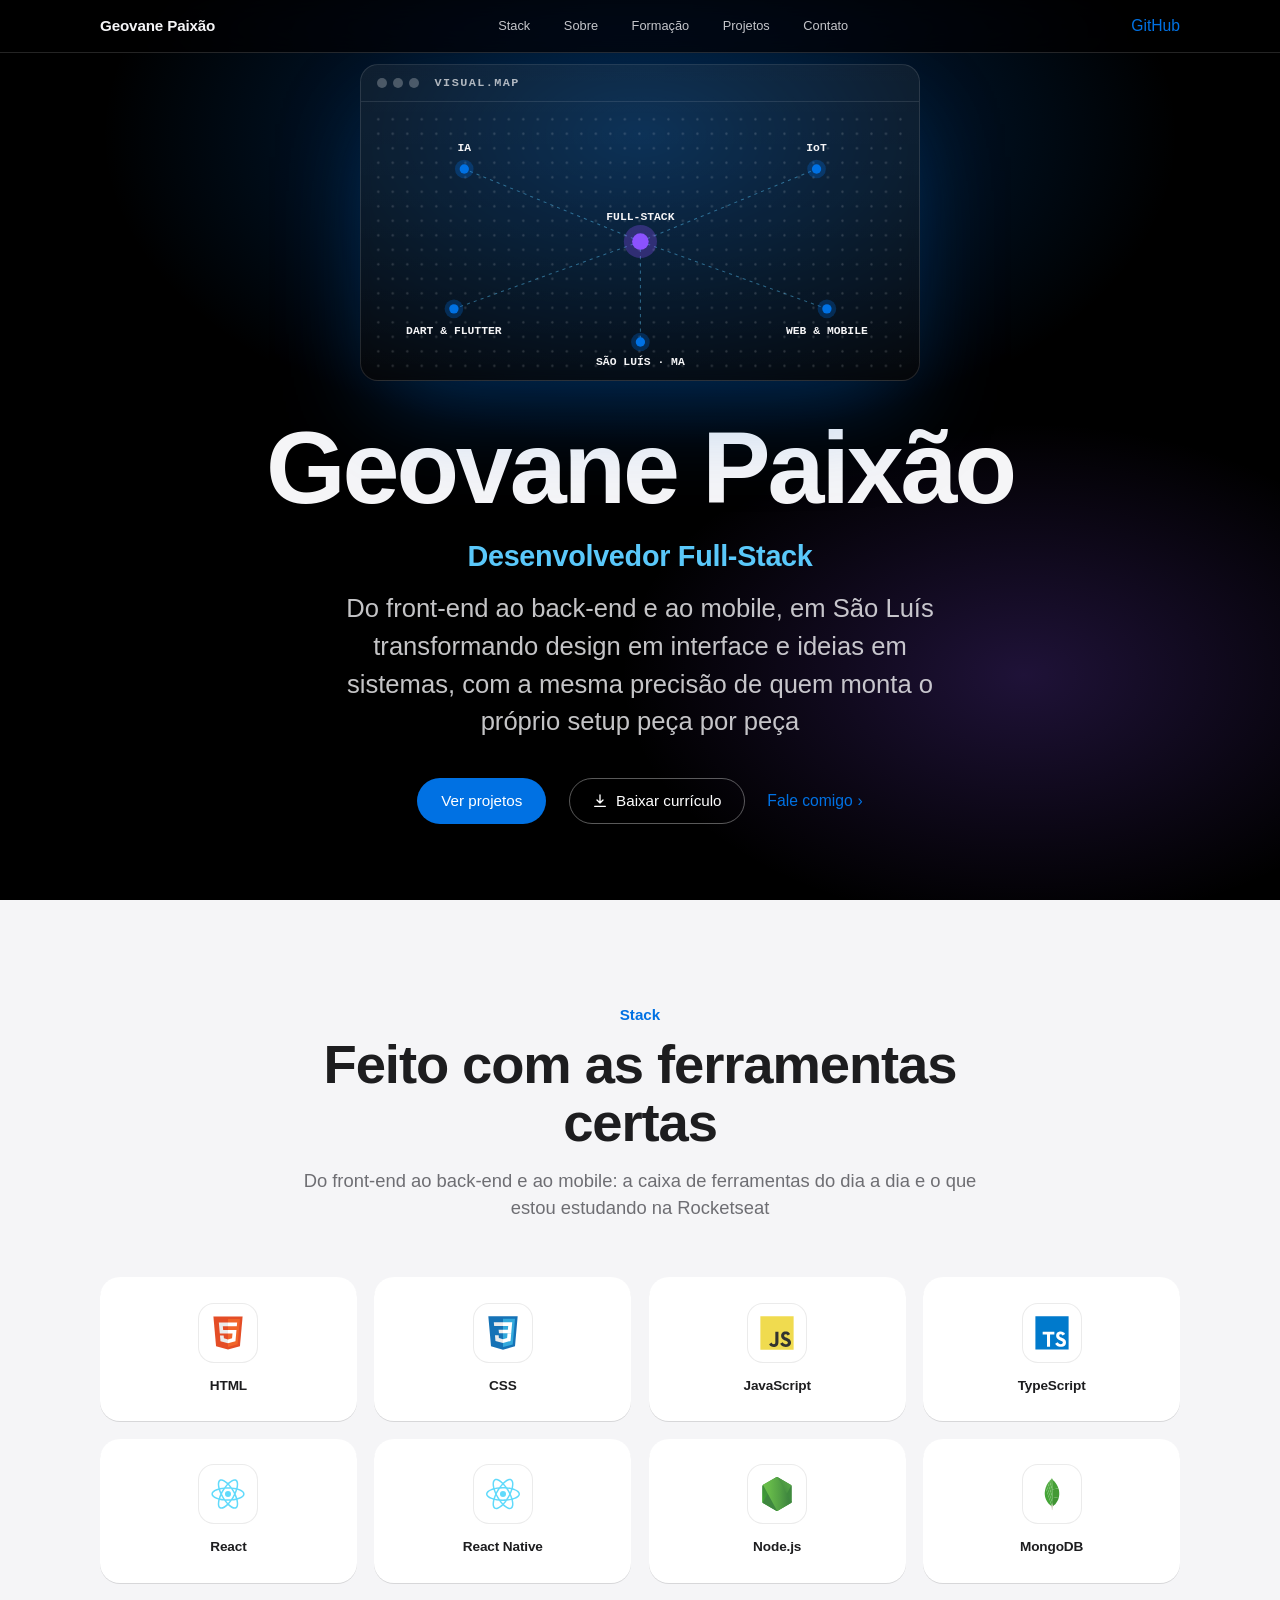
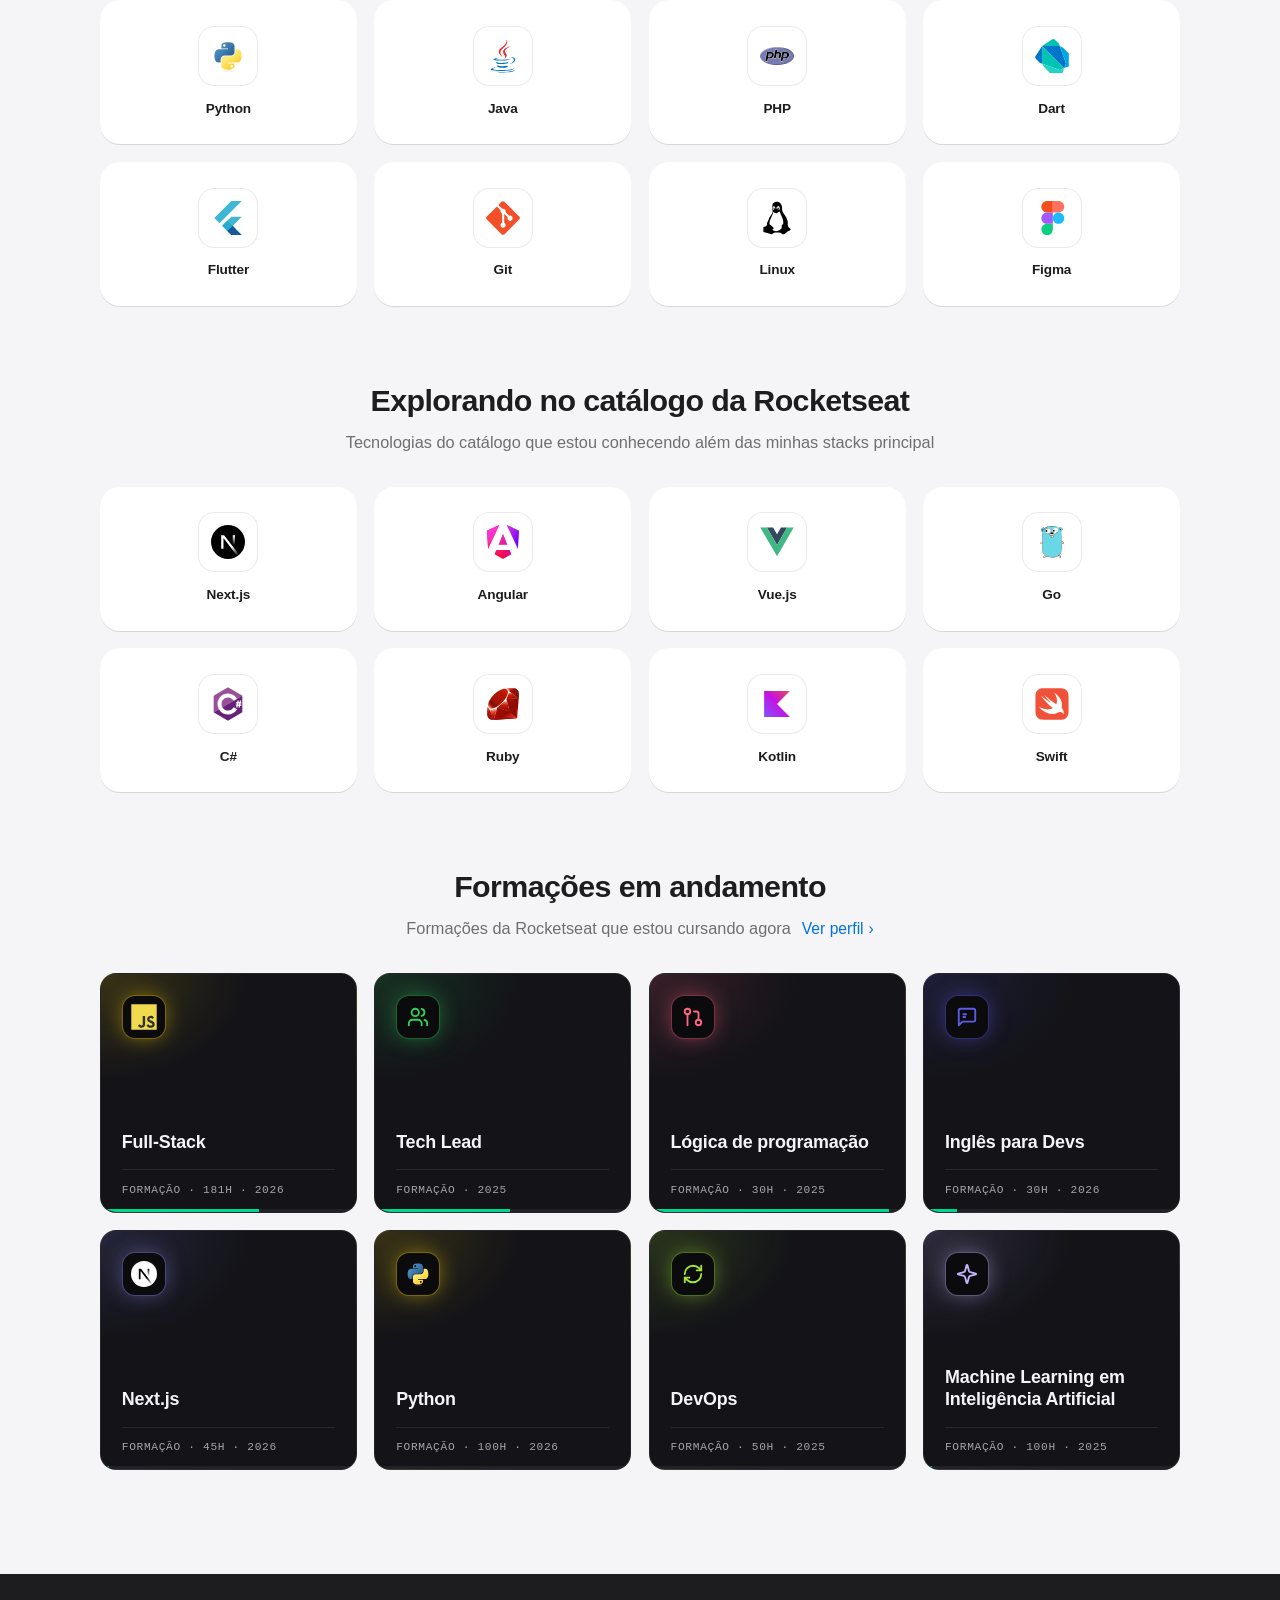
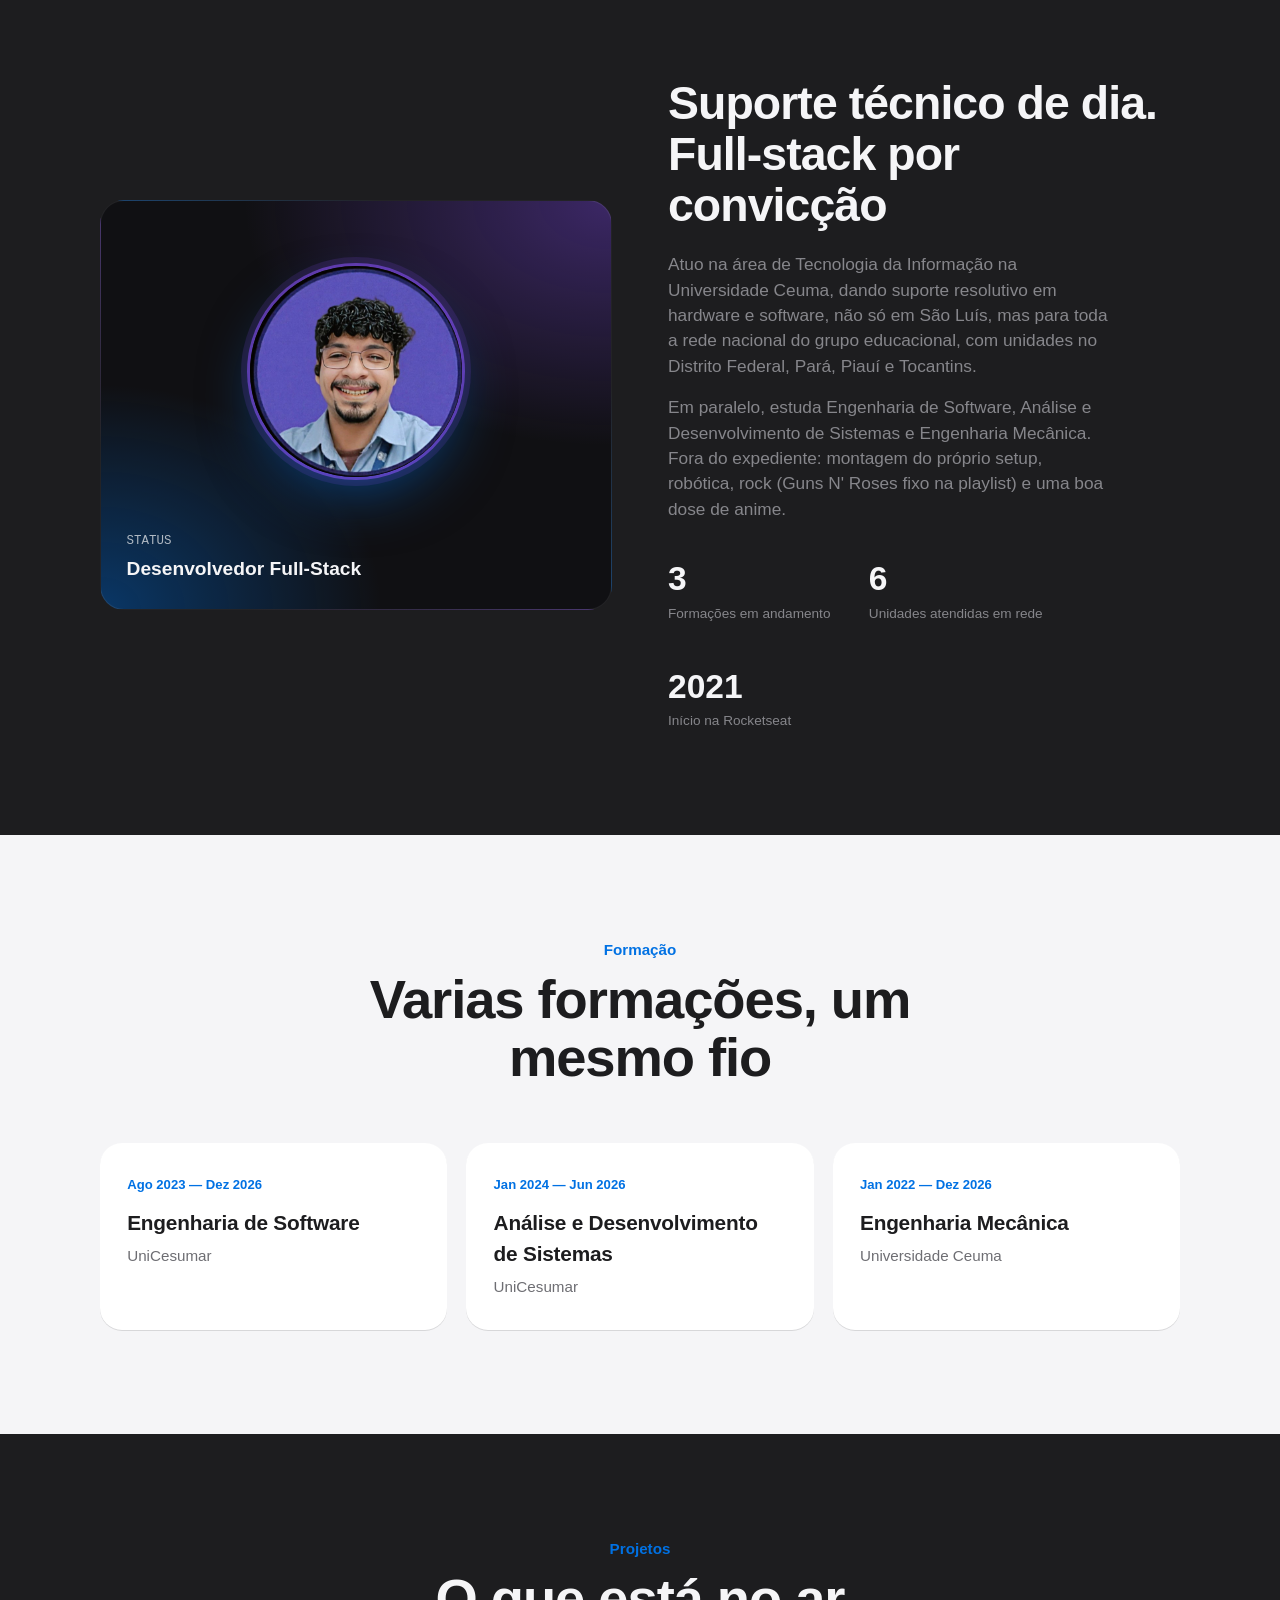
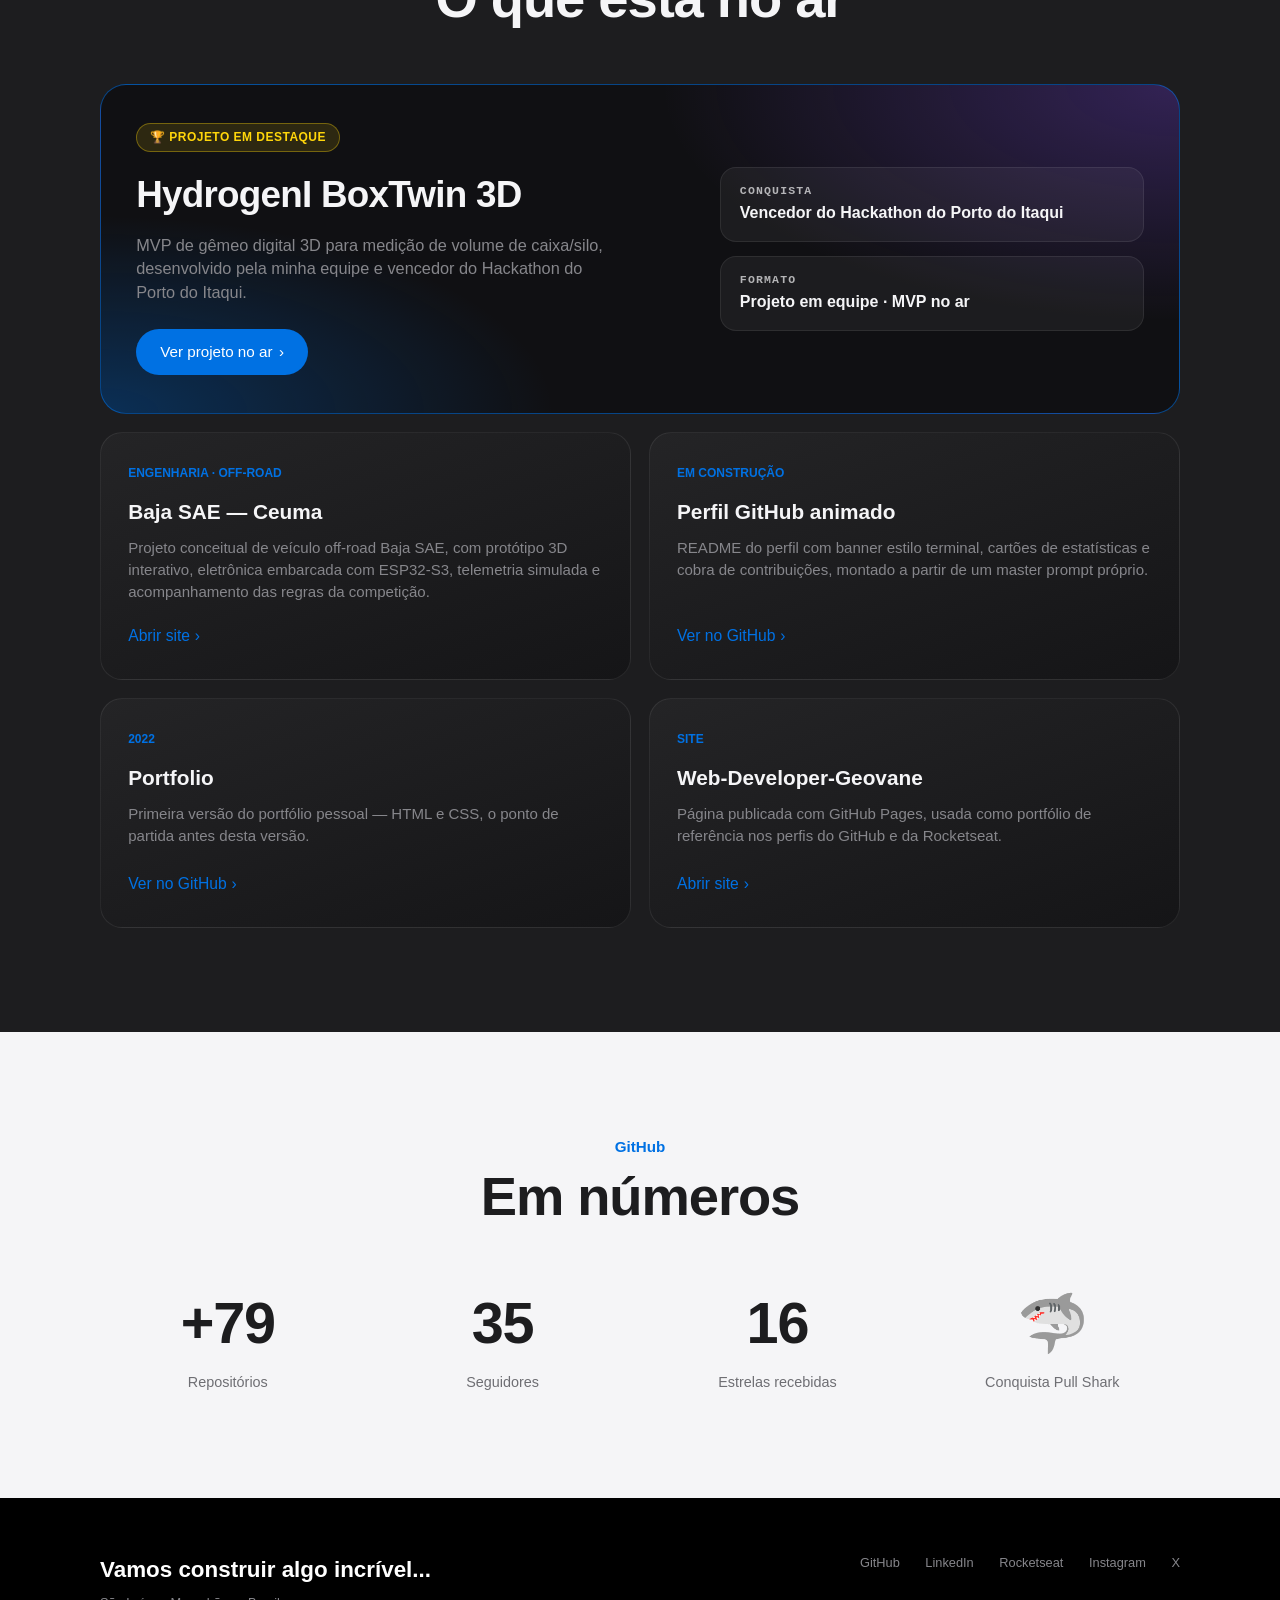
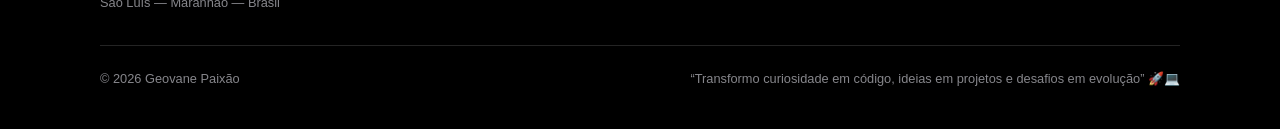
==== commit dfa9e5e4: "Atualizando Portfolio com outras Formações" ====
--- a/index.html
+++ b/index.html
@@ -54,16 +54,16 @@
     </div>
   </div>
 
-  <h1>Geovane Paixão.</h1>
+  <h1>Geovane Paixão</h1>
   <div class="hero-role">Desenvolvedor Full-Stack</div>
-  <p class="sub">Do front-end ao back-end e ao mobile, em São Luís — transformando design em interface e ideias em sistemas, com a mesma precisão de quem monta o próprio setup peça por peça.</p>
+  <p class="sub">Do front-end ao back-end e ao mobile, em São Luís transformando design em interface e ideias em sistemas, com a mesma precisão de quem monta o próprio setup peça por peça</p>
   <div class="hero-cta">
     <a class="pill" href="#projetos">Ver projetos</a>
     <a class="btn-cv" href="https://drive.google.com/drive/folders/1mpx03_jCi4vGOHVu7cToq_MQOrbE5G75?usp=drive_link" target="_blank" rel="noopener" aria-label="Baixar currículo em PDF (abre no Google Drive)">
       <svg viewBox="0 0 24 24" fill="none" stroke="currentColor" stroke-width="2" stroke-linecap="round" stroke-linejoin="round" aria-hidden="true"><path d="M12 3v12m0 0l-4.5-4.5M12 15l4.5-4.5M4 20h16"/></svg>
       Baixar currículo
     </a>
-    <a class="link-more" href="#contato">Fale comigo <span class="chev">›</span></a>
+    <a class="link-more" href="./Projetos/projetos.html">Fale comigo <span class="chev">›</span></a>
   </div>
 </section>
 
@@ -71,8 +71,8 @@
   <div class="wrap">
     <div class="head-block reveal">
       <div class="kicker">Stack</div>
-      <h2>Feito com as ferramentas certas.</h2>
-      <p>Do front-end ao back-end e ao mobile, a caixa de ferramentas usada no dia a dia — e nos estudos.</p>
+      <h2>Feito com as ferramentas certas</h2>
+      <p>Do front-end ao back-end e ao mobile: a caixa de ferramentas do dia a dia e o que estou estudando na Rocketseat</p>
     </div>
     <div class="stack-grid">
 
@@ -141,6 +141,100 @@
         <span>Figma</span>
       </div>
 
+    </div>
+
+    <div class="sub-block reveal">
+      <h3>Explorando no catálogo da Rocketseat</h3>
+      <p>Tecnologias do catálogo que estou conhecendo além das minhas stacks principal</p>
+    </div>
+    <div class="stack-grid">
+        <div class="chip-card reveal">
+          <div class="icon-tile"><img src="assets/icons/nextjs.svg" alt="" width="34" height="34" loading="lazy"></div>
+          <span>Next.js</span>
+        </div>
+        <div class="chip-card reveal">
+          <div class="icon-tile"><img src="assets/icons/angular.svg" alt="" width="34" height="34" loading="lazy"></div>
+          <span>Angular</span>
+        </div>
+        <div class="chip-card reveal">
+          <div class="icon-tile"><img src="assets/icons/vuejs.svg" alt="" width="34" height="34" loading="lazy"></div>
+          <span>Vue.js</span>
+        </div>
+        <div class="chip-card reveal">
+          <div class="icon-tile"><img src="assets/icons/go.svg" alt="" width="34" height="34" loading="lazy"></div>
+          <span>Go</span>
+        </div>
+        <div class="chip-card reveal">
+          <div class="icon-tile"><img src="assets/icons/csharp.svg" alt="" width="34" height="34" loading="lazy"></div>
+          <span>C#</span>
+        </div>
+        <div class="chip-card reveal">
+          <div class="icon-tile"><img src="assets/icons/ruby.svg" alt="" width="34" height="34" loading="lazy"></div>
+          <span>Ruby</span>
+        </div>
+        <div class="chip-card reveal">
+          <div class="icon-tile"><img src="assets/icons/kotlin.svg" alt="" width="34" height="34" loading="lazy"></div>
+          <span>Kotlin</span>
+        </div>
+        <div class="chip-card reveal">
+          <div class="icon-tile"><img src="assets/icons/swift.svg" alt="" width="34" height="34" loading="lazy"></div>
+          <span>Swift</span>
+        </div>
+    </div>
+
+    <div class="sub-block reveal">
+      <h3>Formações em andamento</h3>
+      <p>Formações da Rocketseat que estou cursando agora <a class="link-more" href="https://app.rocketseat.com.br/me/geovane-paixao" target="_blank" rel="noopener">Ver perfil <span class="chev">›</span></a></p>
+    </div>
+    <div class="course-grid">
+        <article class="course reveal" style="--c:#FFD60A; --p:62%">
+          <div class="course-ico"><img src="assets/icons/javascript.svg" alt="" width="26" height="26"></div>
+          <h4>Full-Stack</h4>
+          <div class="course-meta"><span>FORMAÇÃO · 181H · 2026</span></div>
+          <div class="course-bar" role="img" aria-label="Progresso da formação"><i></i></div>
+        </article>
+        <article class="course reveal" style="--c:#30D158; --p:53%">
+          <div class="course-ico"><svg viewBox="0 0 24 24" fill="none" stroke="currentColor" stroke-width="2" stroke-linecap="round" stroke-linejoin="round" aria-hidden="true"><path d="M16 21v-2a4 4 0 0 0-4-4H6a4 4 0 0 0-4 4v2"/><circle cx="9" cy="7" r="4"/><path d="M22 21v-2a4 4 0 0 0-3-3.87"/><path d="M16 3.13a4 4 0 0 1 0 7.75"/></svg></div>
+          <h4>Tech Lead</h4>
+          <div class="course-meta"><span>FORMAÇÃO · 2025</span></div>
+          <div class="course-bar" role="img" aria-label="Progresso da formação"><i></i></div>
+        </article>
+        <article class="course reveal" style="--c:#FF6482; --p:94%">
+          <div class="course-ico"><svg viewBox="0 0 24 24" fill="none" stroke="currentColor" stroke-width="2" stroke-linecap="round" stroke-linejoin="round" aria-hidden="true"><circle cx="18" cy="18" r="3"/><circle cx="6" cy="6" r="3"/><path d="M13 6h3a2 2 0 0 1 2 2v7"/><line x1="6" x2="6" y1="9" y2="21"/></svg></div>
+          <h4>Lógica de programação</h4>
+          <div class="course-meta"><span>FORMAÇÃO · 30H · 2025</span></div>
+          <div class="course-bar" role="img" aria-label="Progresso da formação"><i></i></div>
+        </article>
+        <article class="course reveal" style="--c:#5E5CE6; --p:13%">
+          <div class="course-ico"><svg viewBox="0 0 24 24" fill="none" stroke="currentColor" stroke-width="2" stroke-linecap="round" stroke-linejoin="round" aria-hidden="true"><path d="M21 15a2 2 0 0 1-2 2H7l-4 4V5a2 2 0 0 1 2-2h14a2 2 0 0 1 2 2z"/><path d="M8 9h3M8 12h2"/></svg></div>
+          <h4>Inglês para Devs</h4>
+          <div class="course-meta"><span>FORMAÇÃO · 30H · 2026</span></div>
+          <div class="course-bar" role="img" aria-label="Progresso da formação"><i></i></div>
+        </article>
+        <article class="course reveal" style="--c:#8E8EF5; --p:3%">
+          <div class="course-ico"><img src="assets/icons/nextjs.svg" alt="" width="26" height="26" class="inv"></div>
+          <h4>Next.js</h4>
+          <div class="course-meta"><span>FORMAÇÃO · 45H · 2026</span></div>
+          <div class="course-bar" role="img" aria-label="Progresso da formação"><i></i></div>
+        </article>
+        <article class="course reveal" style="--c:#FFD60A; --p:0%">
+          <div class="course-ico"><img src="assets/icons/python.svg" alt="" width="26" height="26"></div>
+          <h4>Python</h4>
+          <div class="course-meta"><span>FORMAÇÃO · 100H · 2026</span></div>
+          <div class="course-bar" role="img" aria-label="Progresso da formação"><i></i></div>
+        </article>
+        <article class="course reveal" style="--c:#A3E635; --p:2%">
+          <div class="course-ico"><svg viewBox="0 0 24 24" fill="none" stroke="currentColor" stroke-width="2" stroke-linecap="round" stroke-linejoin="round" aria-hidden="true"><path d="M3 12a9 9 0 0 1 9-9 9.75 9.75 0 0 1 6.74 2.74L21 8"/><path d="M21 3v5h-5"/><path d="M21 12a9 9 0 0 1-9 9 9.75 9.75 0 0 1-6.74-2.74L3 16"/><path d="M8 16H3v5"/></svg></div>
+          <h4>DevOps</h4>
+          <div class="course-meta"><span>FORMAÇÃO · 50H · 2025</span></div>
+          <div class="course-bar" role="img" aria-label="Progresso da formação"><i></i></div>
+        </article>
+        <article class="course reveal" style="--c:#C4B5FD; --p:3%">
+          <div class="course-ico"><svg viewBox="0 0 24 24" fill="none" stroke="currentColor" stroke-width="2" stroke-linecap="round" stroke-linejoin="round" aria-hidden="true"><path d="M9.937 15.5A2 2 0 0 0 8.5 14.063l-6.135-1.582a.5.5 0 0 1 0-.962L8.5 9.936A2 2 0 0 0 9.937 8.5l1.582-6.135a.5.5 0 0 1 .963 0L14.063 8.5A2 2 0 0 0 15.5 9.937l6.135 1.581a.5.5 0 0 1 0 .964L15.5 14.063a2 2 0 0 0-1.437 1.437l-1.582 6.135a.5.5 0 0 1-.963 0z"/></svg></div>
+          <h4>Machine Learning em Inteligência Artificial</h4>
+          <div class="course-meta"><span>FORMAÇÃO · 100H · 2025</span></div>
+          <div class="course-bar" role="img" aria-label="Progresso da formação"><i></i></div>
+        </article>
     </div>
   </div>
 </section>
@@ -156,13 +250,13 @@
         </div>
       </div>
       <div class="reveal">
-        <h2>Suporte técnico de dia. Full-stack por convicção.</h2>
-        <p>Atua na área de Tecnologia da Informação na Universidade Ceuma, dando suporte resolutivo em hardware e software — não só em São Luís, mas para toda a rede nacional do grupo educacional, com unidades no Distrito Federal, Pará, Piauí e Tocantins.</p>
+        <h2>Suporte técnico de dia. Full-stack por convicção</h2>
+        <p>Atuo na área de Tecnologia da Informação na Universidade Ceuma, dando suporte resolutivo em hardware e software, não só em São Luís, mas para toda a rede nacional do grupo educacional, com unidades no Distrito Federal, Pará, Piauí e Tocantins.</p>
         <p>Em paralelo, estuda Engenharia de Software, Análise e Desenvolvimento de Sistemas e Engenharia Mecânica. Fora do expediente: montagem do próprio setup, robótica, rock (Guns N' Roses fixo na playlist) e uma boa dose de anime.</p>
         <div class="stat-row">
           <div><div class="n">3</div><div class="l">Formações em andamento</div></div>
           <div><div class="n">6</div><div class="l">Unidades atendidas em rede</div></div>
-          <div><div class="n">2023</div><div class="l">Início na Rocketseat</div></div>
+          <div><div class="n">2021</div><div class="l">Início na Rocketseat</div></div>
         </div>
       </div>
     </div>
@@ -173,7 +267,7 @@
   <div class="wrap">
     <div class="head-block reveal">
       <div class="kicker">Formação</div>
-      <h2>Três formações, um mesmo fio.</h2>
+      <h2>Varias formações, um mesmo fio</h2>
     </div>
     <div class="edu-grid">
       <div class="edu-card reveal">
@@ -199,7 +293,7 @@
   <div class="wrap">
     <div class="head-block reveal">
       <div class="kicker">Projetos</div>
-      <h2>O que está no ar.</h2>
+      <h2>O que está no ar</h2>
     </div>
 
     <a class="proj-featured reveal" href="https://hydrogeni-boxtwin-production.up.railway.app/" target="_blank" rel="noopener">
@@ -248,11 +342,11 @@
   <div class="wrap">
     <div class="head-block reveal">
       <div class="kicker">GitHub</div>
-      <h2>Em números.</h2>
+      <h2>Em números</h2>
     </div>
     <div class="num-grid">
-      <div class="reveal"><div class="n">29</div><div class="l">Repositórios</div></div>
-      <div class="reveal"><div class="n">27</div><div class="l">Seguidores</div></div>
+      <div class="reveal"><div class="n">+79</div><div class="l">Repositórios</div></div>
+      <div class="reveal"><div class="n">35</div><div class="l">Seguidores</div></div>
       <div class="reveal"><div class="n">16</div><div class="l">Estrelas recebidas</div></div>
       <div class="reveal"><div class="n">🦈</div><div class="l">Conquista Pull Shark</div></div>
     </div>
@@ -263,7 +357,7 @@
   <div class="wrap">
     <div class="foot-top">
       <div>
-        <div style="color:#fff;font-size:1.4rem;font-weight:600;margin-bottom:.5rem;">Vamos construir algo incrível.</div>
+        <div style="color:#fff;font-size:1.4rem;font-weight:600;margin-bottom:.5rem;">Vamos construir algo incrível...</div>
         <div>São Luís — Maranhão — Brasil</div>
       </div>
       <div class="foot-links">
@@ -276,7 +370,7 @@
     </div>
     <div class="foot-bottom">
       <span>© 2026 Geovane Paixão</span>
-      <span>Feito com HTML, CSS e JavaScript</span>
+      <span>“Transformo curiosidade em código, ideias em projetos e desafios em evolução” 🚀💻</span>
     </div>
   </div>
 </footer>
--- a/css/style.css
+++ b/css/style.css
@@ -272,3 +272,37 @@
 .proj-featured .fact .k { font: 600 .72rem ui-monospace, SFMono-Regular, Menlo, monospace; letter-spacing: .1em; color: #f5f5f7b3; }
 .proj-featured .fact .v { margin-top: .25rem; font-size: 1rem; font-weight: 600; }
 .proj-featured .pill { margin-top: 1.5rem; }
+
+
+/* ---------- Stack: sub-blocos e formações ---------- */
+.sub-block { text-align: center; max-width: 640px; margin: 4.5rem auto 2rem; }
+.sub-block h3 { font-size: clamp(1.4rem, 2.8vw, 1.9rem); font-weight: 600; letter-spacing: -0.02em; }
+.sub-block p { margin-top: .5rem; color: var(--muted-on-light); font-size: 1.02rem; }
+.sub-block .link-more { margin-left: .4rem; }
+
+.course-grid { display: grid; grid-template-columns: repeat(4, 1fr); gap: 1.1rem; }
+@media (max-width: 1000px) { .course-grid { grid-template-columns: repeat(2, 1fr); } }
+@media (max-width: 560px) { .course-grid { grid-template-columns: 1fr; } }
+.course {
+  position: relative; display: flex; flex-direction: column; min-height: 240px;
+  padding: 1.3rem 1.3rem 0; border-radius: 16px; overflow: hidden;
+  background:
+    radial-gradient(90% 70% at 0% 0%, color-mix(in srgb, var(--c) 16%, transparent), transparent 65%),
+    #131318;
+  border: 1px solid rgba(255,255,255,.08);
+  color: #f5f5f7;
+  transition: transform .2s ease, border-color .2s ease;
+}
+.course:hover { transform: translateY(-4px); border-color: color-mix(in srgb, var(--c) 55%, transparent); }
+.course-ico {
+  width: 44px; height: 44px; border-radius: 13px; display: flex; align-items: center; justify-content: center;
+  color: var(--c); background: #0b0b0e; border: 1px solid color-mix(in srgb, var(--c) 45%, transparent);
+  box-shadow: 0 0 22px -4px color-mix(in srgb, var(--c) 60%, transparent);
+}
+.course-ico svg { width: 22px; height: 22px; }
+.course-ico img.inv { filter: invert(1); }
+.course h4 { margin-top: auto; padding-top: 2.2rem; font-size: 1.12rem; font-weight: 600; letter-spacing: -0.01em; line-height: 1.25; }
+.course-meta { margin-top: 1rem; padding: .85rem 0 1rem; border-top: 1px solid rgba(255,255,255,.09);
+  font: 500 .7rem ui-monospace, SFMono-Regular, Menlo, monospace; letter-spacing: .06em; color: #f5f5f7a6; }
+.course-bar { position: absolute; left: 0; right: 0; bottom: 0; height: 3px; background: rgba(255,255,255,.06); }
+.course-bar i { display: block; height: 100%; width: var(--p); background: #00D68F; }
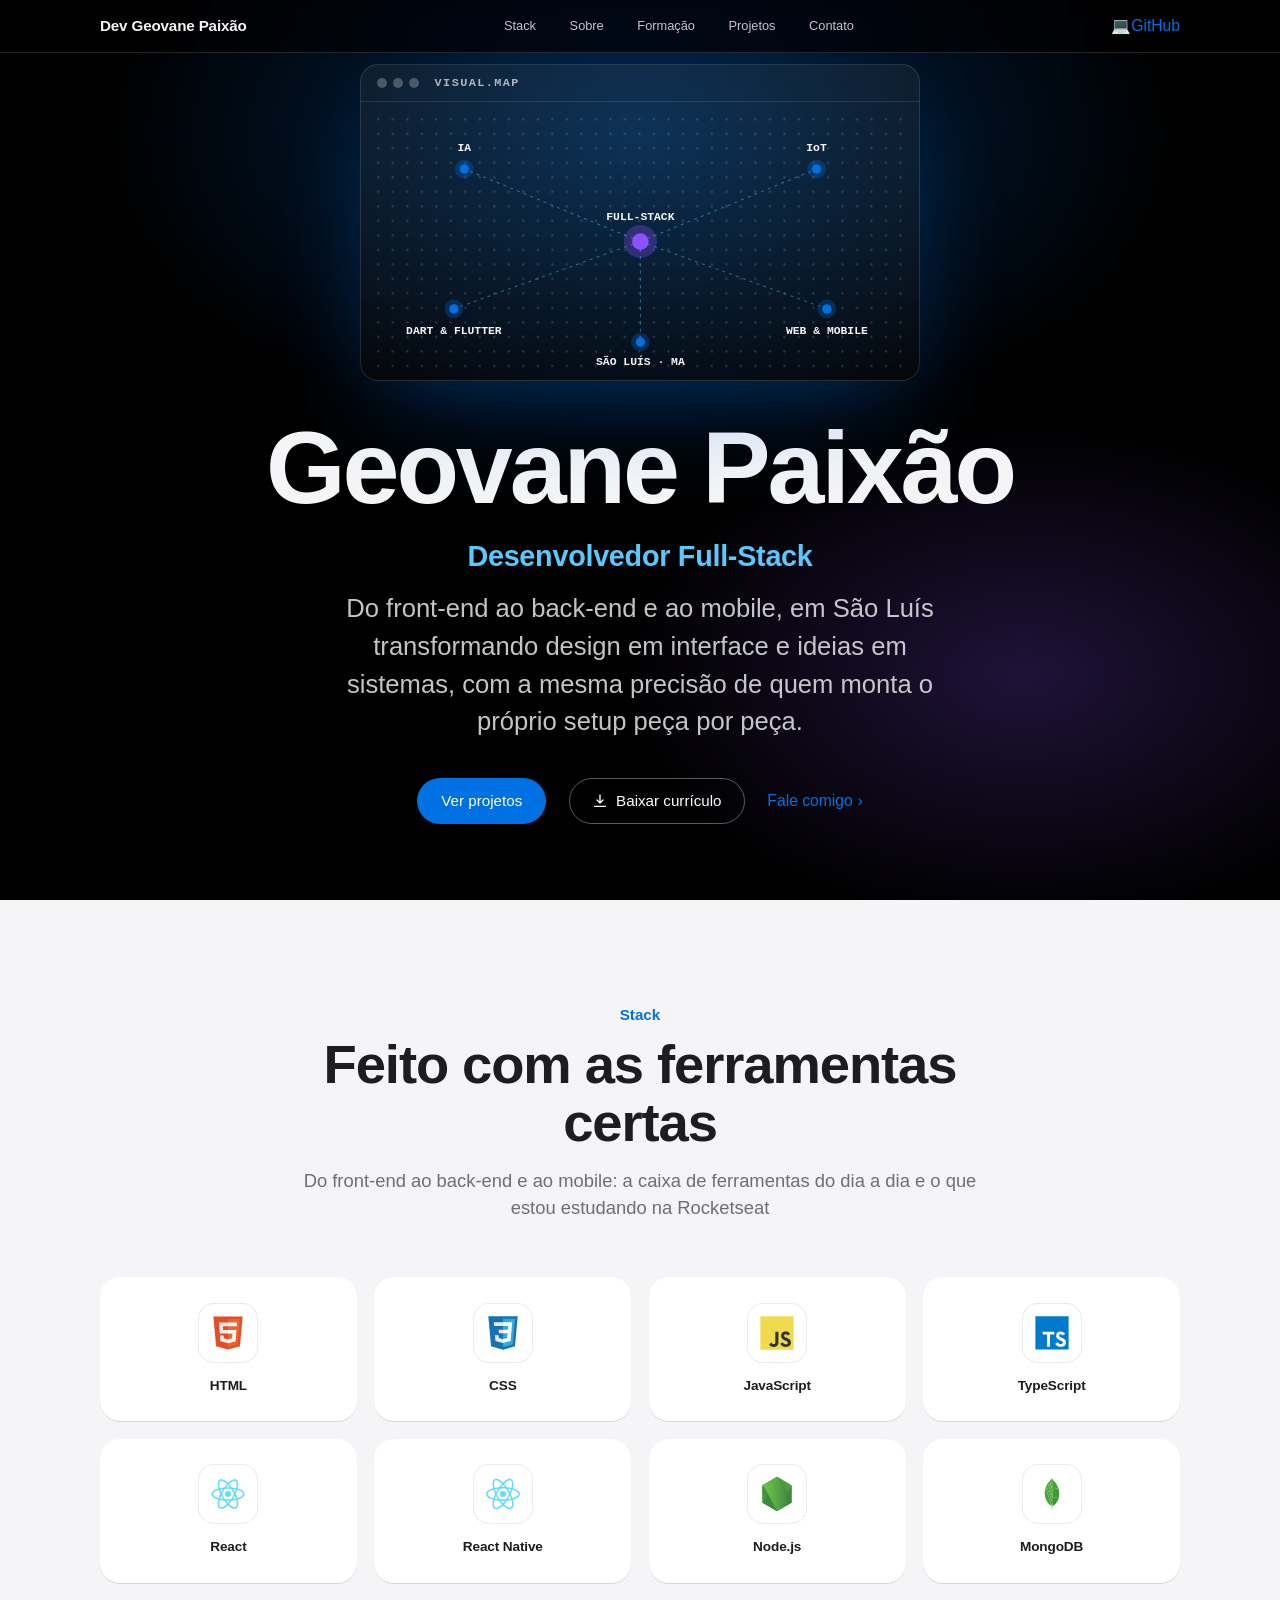
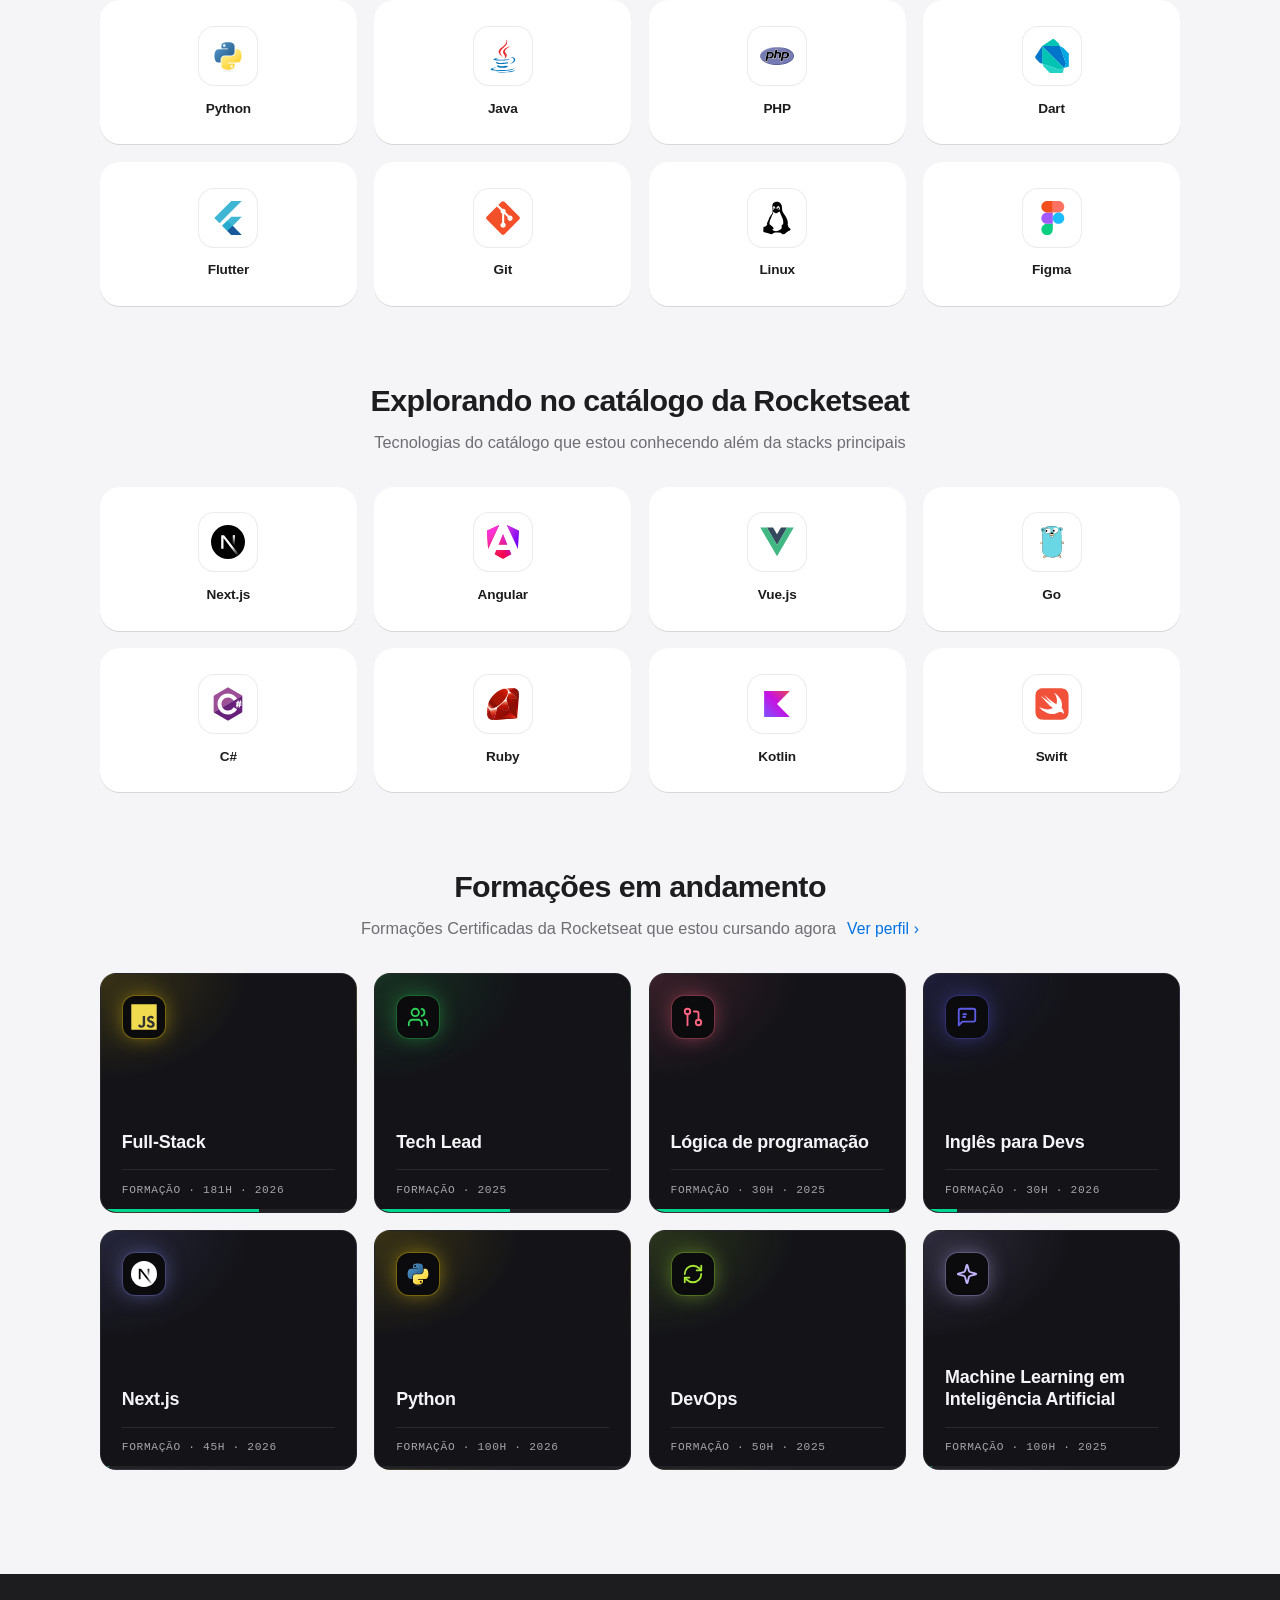
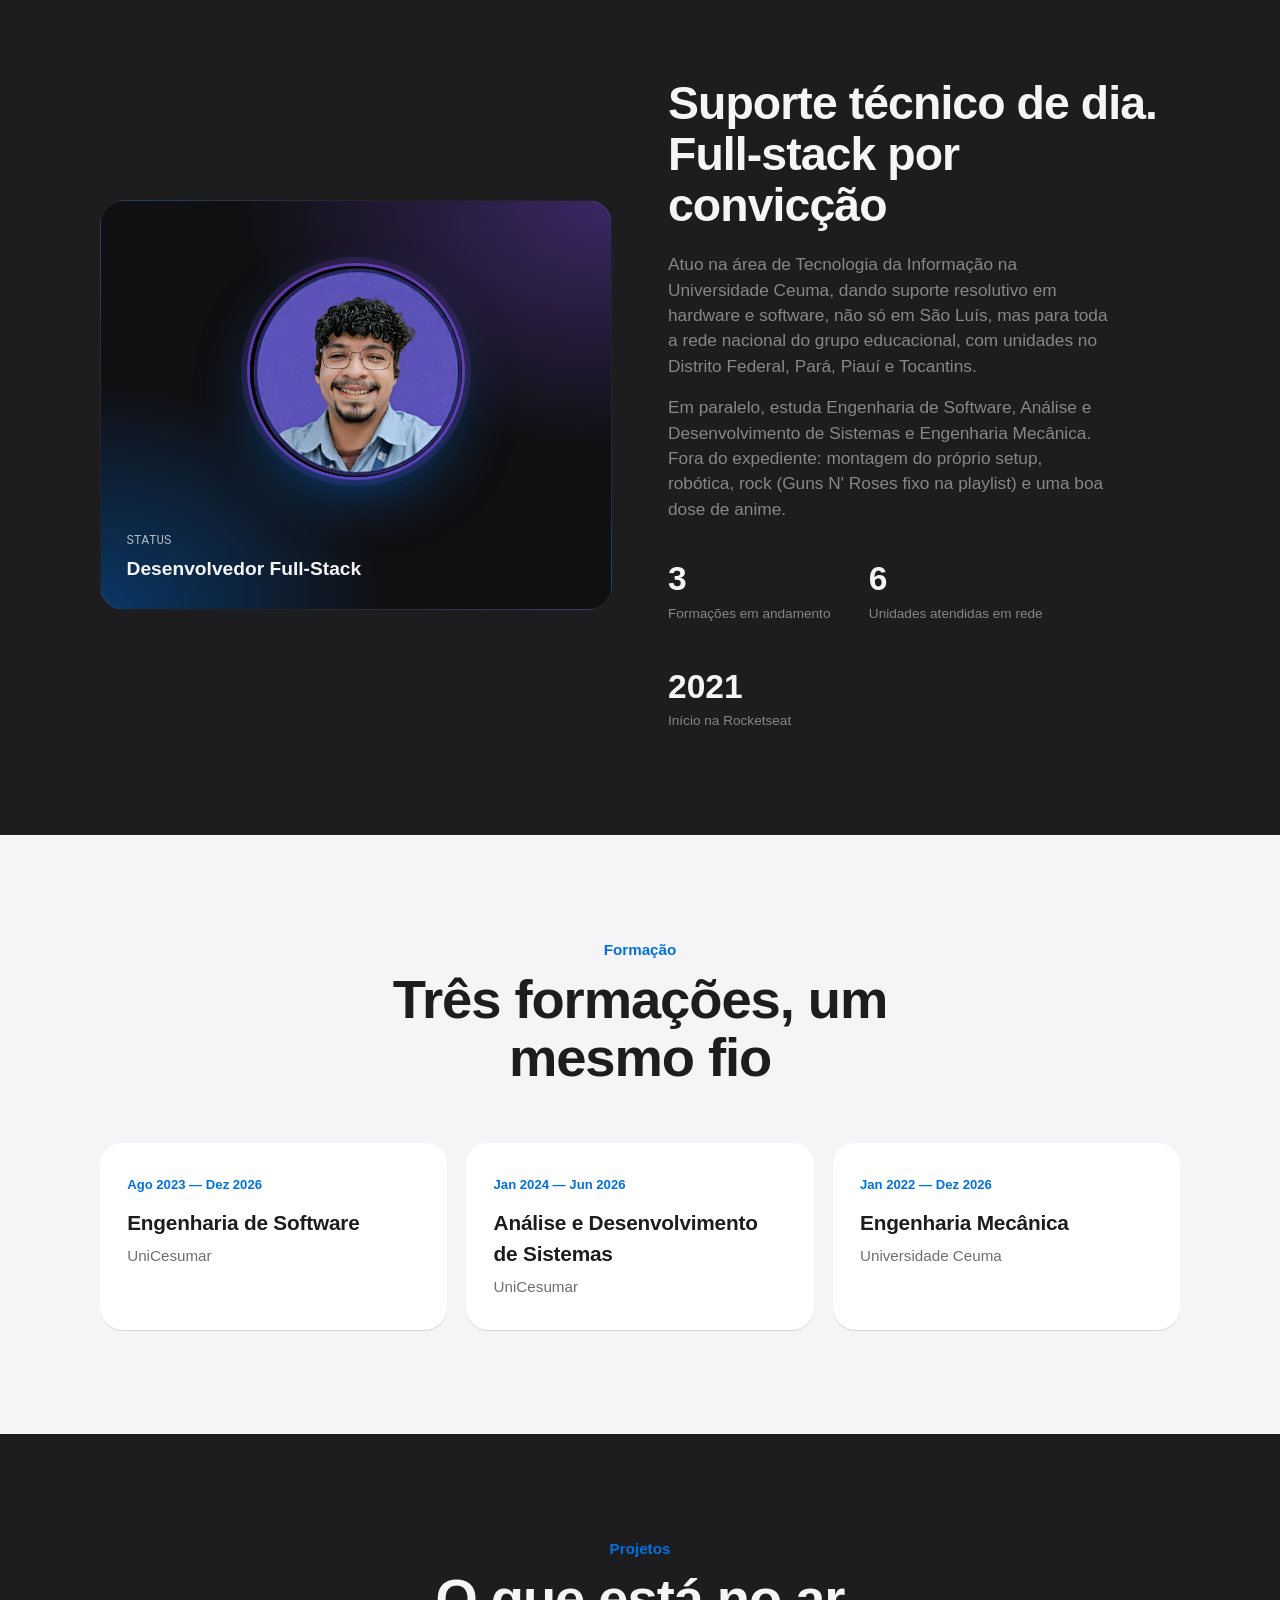
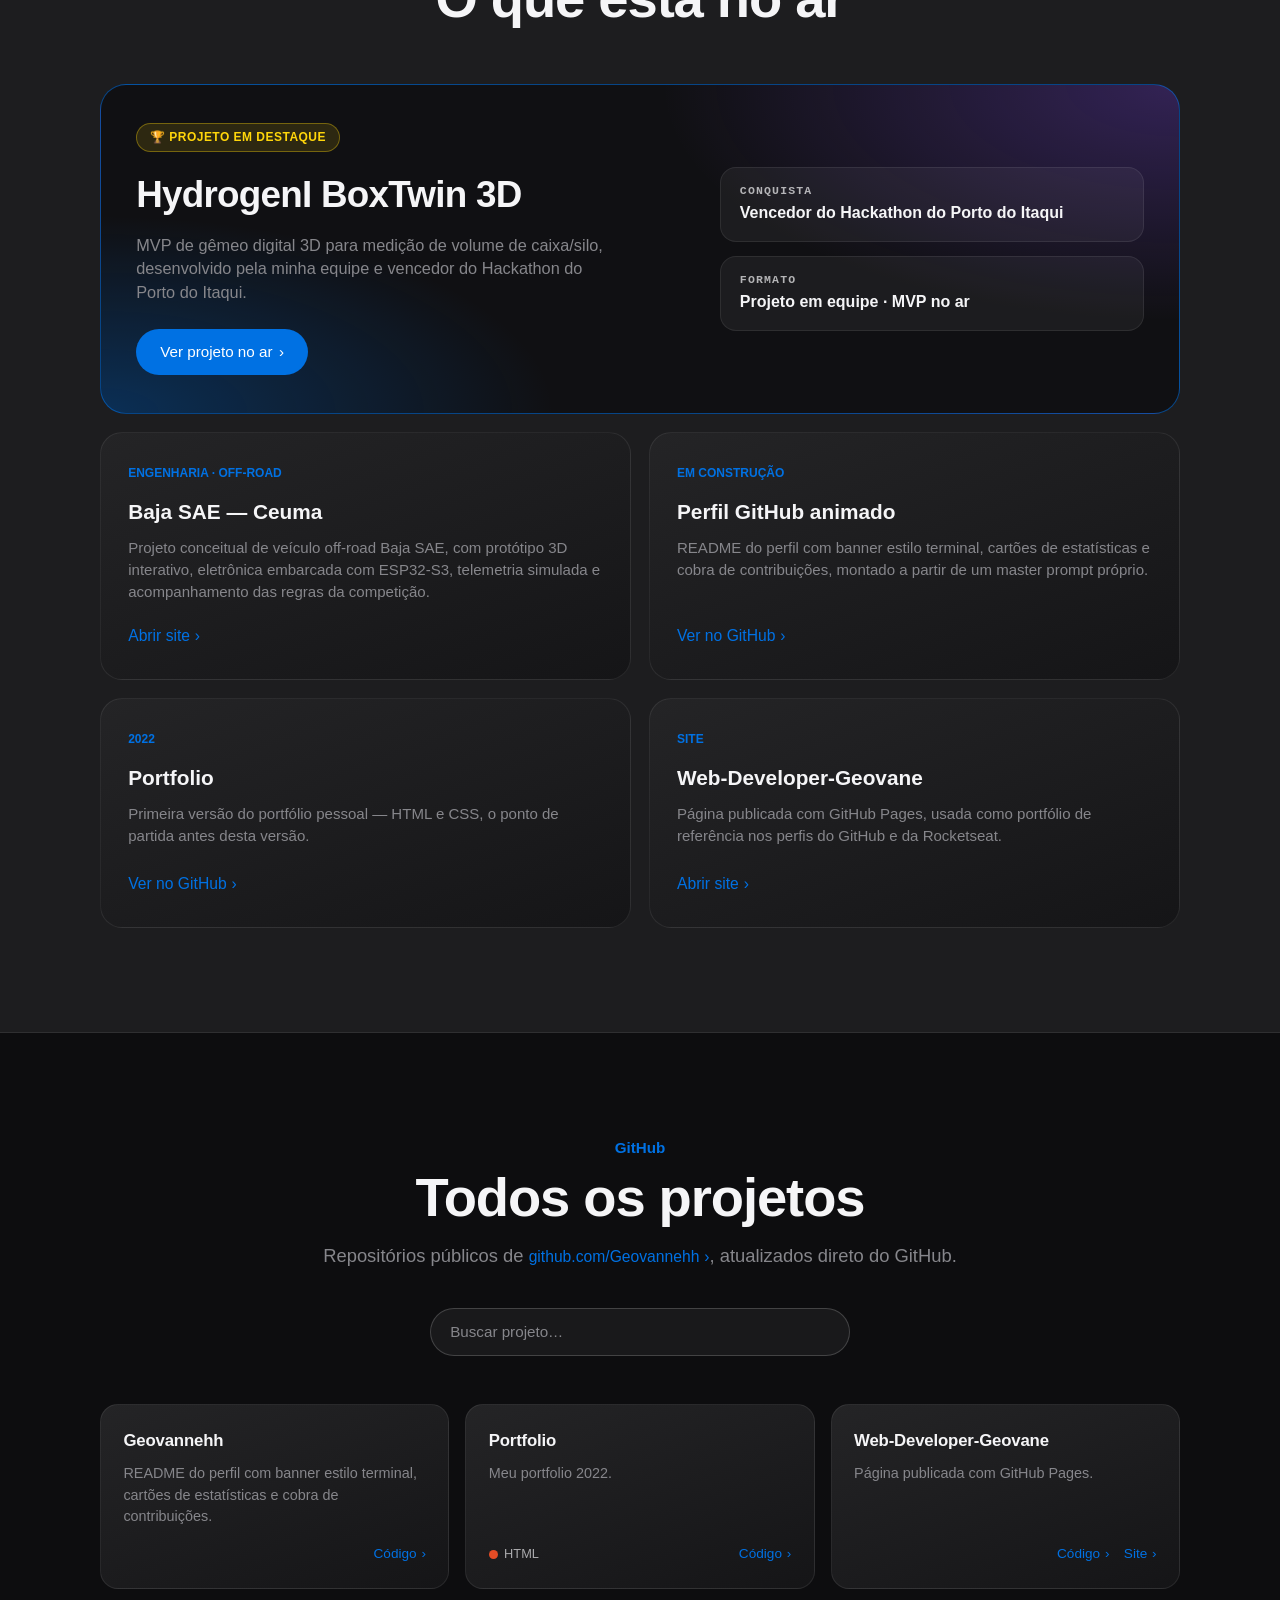
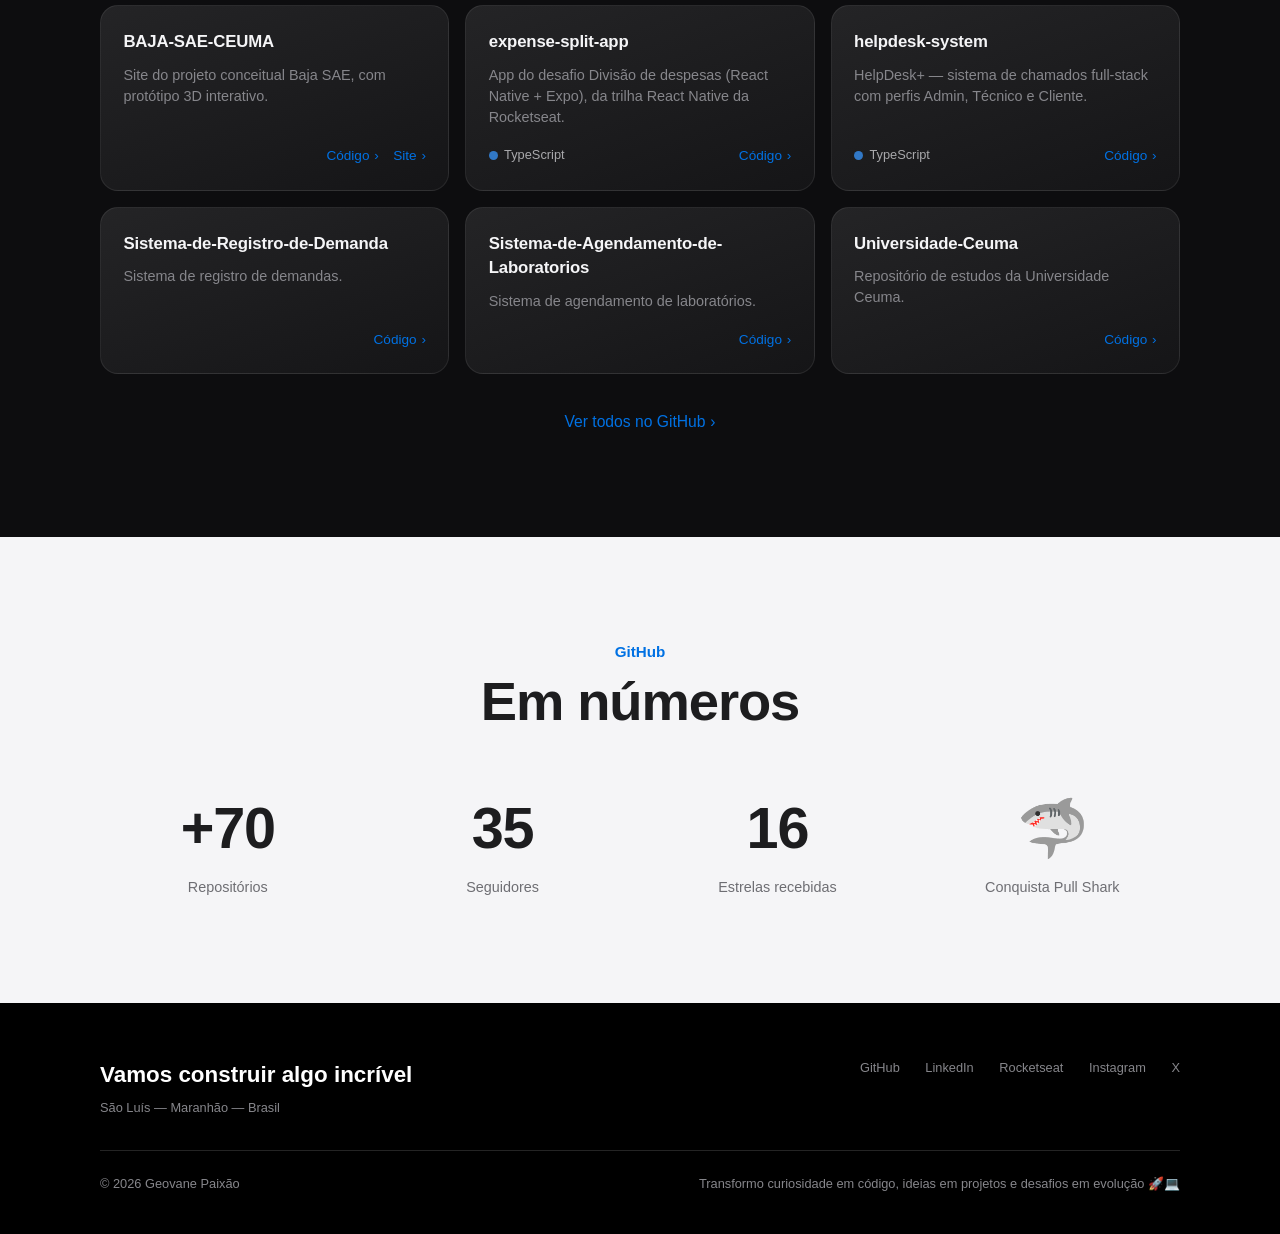
==== commit 3d338acd: "Alteracões do Front - End" ====
--- a/index.html
+++ b/index.html
@@ -11,7 +11,7 @@
 
 <header>
   <div class="wrap nav-inner">
-    <div class="brand">Geovane Paixão</div>
+    <div class="brand">Dev Geovane Paixão</div>
     <nav aria-label="Navegação principal">
       <ul>
         <li><a href="#stack">Stack</a></li>
@@ -21,7 +21,7 @@
         <li><a href="#contato">Contato</a></li>
       </ul>
     </nav>
-    <div class="nav-cta"><a class="link-more" href="https://github.com/Geovannehh" target="_blank" rel="noopener">GitHub</a></div>
+    <div class="nav-cta"><a class="link-more" href="https://github.com/Geovannehh" target="_blank" rel="noopener">💻GitHub</a></div>
   </div>
 </header>
 
@@ -56,7 +56,7 @@
 
   <h1>Geovane Paixão</h1>
   <div class="hero-role">Desenvolvedor Full-Stack</div>
-  <p class="sub">Do front-end ao back-end e ao mobile, em São Luís transformando design em interface e ideias em sistemas, com a mesma precisão de quem monta o próprio setup peça por peça</p>
+  <p class="sub">Do front-end ao back-end e ao mobile, em São Luís transformando design em interface e ideias em sistemas, com a mesma precisão de quem monta o próprio setup peça por peça.</p>
   <div class="hero-cta">
     <a class="pill" href="#projetos">Ver projetos</a>
     <a class="btn-cv" href="https://drive.google.com/drive/folders/1mpx03_jCi4vGOHVu7cToq_MQOrbE5G75?usp=drive_link" target="_blank" rel="noopener" aria-label="Baixar currículo em PDF (abre no Google Drive)">
@@ -145,7 +145,7 @@
 
     <div class="sub-block reveal">
       <h3>Explorando no catálogo da Rocketseat</h3>
-      <p>Tecnologias do catálogo que estou conhecendo além das minhas stacks principal</p>
+      <p>Tecnologias do catálogo que estou conhecendo além da stacks principais</p>
     </div>
     <div class="stack-grid">
         <div class="chip-card reveal">
@@ -184,7 +184,7 @@
 
     <div class="sub-block reveal">
       <h3>Formações em andamento</h3>
-      <p>Formações da Rocketseat que estou cursando agora <a class="link-more" href="https://app.rocketseat.com.br/me/geovane-paixao" target="_blank" rel="noopener">Ver perfil <span class="chev">›</span></a></p>
+      <p>Formações Certificadas da Rocketseat que estou cursando agora <a class="link-more" href="https://app.rocketseat.com.br/me/geovane-paixao" target="_blank" rel="noopener">Ver perfil <span class="chev">›</span></a></p>
     </div>
     <div class="course-grid">
         <article class="course reveal" style="--c:#FFD60A; --p:62%">
@@ -267,7 +267,7 @@
   <div class="wrap">
     <div class="head-block reveal">
       <div class="kicker">Formação</div>
-      <h2>Varias formações, um mesmo fio</h2>
+      <h2>Três formações, um mesmo fio</h2>
     </div>
     <div class="edu-grid">
       <div class="edu-card reveal">
@@ -338,6 +338,74 @@
   </div>
 </section>
 
+<section class="dark-sec repos-sec" id="repositorios">
+  <div class="wrap">
+    <div class="head-block reveal">
+      <div class="kicker">GitHub</div>
+      <h2>Todos os projetos</h2>
+      <p>Repositórios públicos de <a class="link-more" href="https://github.com/Geovannehh?tab=repositories" target="_blank" rel="noopener">github.com/Geovannehh <span class="chev">›</span></a>, atualizados direto do GitHub.</p>
+    </div>
+
+    <div class="repo-tools">
+      <input id="repo-search" type="search" placeholder="Buscar projeto…" aria-label="Buscar projeto" autocomplete="off">
+      <div id="repo-langs" class="repo-langs" role="group" aria-label="Filtrar por linguagem"></div>
+    </div>
+
+    <div id="repo-grid" class="repo-grid" aria-live="polite">
+      <article class="repo-card">
+        <h3><a href="https://github.com/Geovannehh/Geovannehh" target="_blank" rel="noopener">Geovannehh</a></h3>
+        <p>README do perfil com banner estilo terminal, cartões de estatísticas e cobra de contribuições.</p>
+        <div class="repo-foot"><span class="repo-links"><a class="link-more" href="https://github.com/Geovannehh/Geovannehh" target="_blank" rel="noopener">Código <span class="chev">›</span></a></span></div>
+      </article>
+      <article class="repo-card">
+        <h3><a href="https://github.com/Geovannehh/Portfolio" target="_blank" rel="noopener">Portfolio</a></h3>
+        <p>Meu portfolio 2022.</p>
+        <div class="repo-foot"><span class="repo-lang"><i data-lang="HTML"></i>HTML</span><span class="repo-links"><a class="link-more" href="https://github.com/Geovannehh/Portfolio" target="_blank" rel="noopener">Código <span class="chev">›</span></a></span></div>
+      </article>
+      <article class="repo-card">
+        <h3><a href="https://github.com/Geovannehh/Web-Developer-Geovane" target="_blank" rel="noopener">Web-Developer-Geovane</a></h3>
+        <p>Página publicada com GitHub Pages.</p>
+        <div class="repo-foot"><span class="repo-links"><a class="link-more" href="https://github.com/Geovannehh/Web-Developer-Geovane" target="_blank" rel="noopener">Código <span class="chev">›</span></a><a class="link-more" href="https://geovannehh.github.io/Web-Developer-Geovane/" target="_blank" rel="noopener">Site <span class="chev">›</span></a></span></div>
+      </article>
+      <article class="repo-card">
+        <h3><a href="https://github.com/Geovannehh/BAJA-SAE-CEUMA" target="_blank" rel="noopener">BAJA-SAE-CEUMA</a></h3>
+        <p>Site do projeto conceitual Baja SAE, com protótipo 3D interativo.</p>
+        <div class="repo-foot"><span class="repo-links"><a class="link-more" href="https://github.com/Geovannehh/BAJA-SAE-CEUMA" target="_blank" rel="noopener">Código <span class="chev">›</span></a><a class="link-more" href="https://geovannehh.github.io/BAJA-SAE-CEUMA/" target="_blank" rel="noopener">Site <span class="chev">›</span></a></span></div>
+      </article>
+      <article class="repo-card">
+        <h3><a href="https://github.com/Geovannehh/expense-split-app" target="_blank" rel="noopener">expense-split-app</a></h3>
+        <p>App do desafio Divisão de despesas (React Native + Expo), da trilha React Native da Rocketseat.</p>
+        <div class="repo-foot"><span class="repo-lang"><i data-lang="TypeScript"></i>TypeScript</span><span class="repo-links"><a class="link-more" href="https://github.com/Geovannehh/expense-split-app" target="_blank" rel="noopener">Código <span class="chev">›</span></a></span></div>
+      </article>
+      <article class="repo-card">
+        <h3><a href="https://github.com/Geovannehh/helpdesk-system" target="_blank" rel="noopener">helpdesk-system</a></h3>
+        <p>HelpDesk+ — sistema de chamados full-stack com perfis Admin, Técnico e Cliente.</p>
+        <div class="repo-foot"><span class="repo-lang"><i data-lang="TypeScript"></i>TypeScript</span><span class="repo-links"><a class="link-more" href="https://github.com/Geovannehh/helpdesk-system" target="_blank" rel="noopener">Código <span class="chev">›</span></a></span></div>
+      </article>
+      <article class="repo-card">
+        <h3><a href="https://github.com/Geovannehh/Sistema-de-Registro-de-Demanda" target="_blank" rel="noopener">Sistema-de-Registro-de-Demanda</a></h3>
+        <p>Sistema de registro de demandas.</p>
+        <div class="repo-foot"><span class="repo-links"><a class="link-more" href="https://github.com/Geovannehh/Sistema-de-Registro-de-Demanda" target="_blank" rel="noopener">Código <span class="chev">›</span></a></span></div>
+      </article>
+      <article class="repo-card">
+        <h3><a href="https://github.com/Geovannehh/Sistema-de-Agendamento-de-Laboratorios" target="_blank" rel="noopener">Sistema-de-Agendamento-de-Laboratorios</a></h3>
+        <p>Sistema de agendamento de laboratórios.</p>
+        <div class="repo-foot"><span class="repo-links"><a class="link-more" href="https://github.com/Geovannehh/Sistema-de-Agendamento-de-Laboratorios" target="_blank" rel="noopener">Código <span class="chev">›</span></a></span></div>
+      </article>
+      <article class="repo-card">
+        <h3><a href="https://github.com/Geovannehh/Universidade-Ceuma" target="_blank" rel="noopener">Universidade-Ceuma</a></h3>
+        <p>Repositório de estudos da Universidade Ceuma.</p>
+        <div class="repo-foot"><span class="repo-links"><a class="link-more" href="https://github.com/Geovannehh/Universidade-Ceuma" target="_blank" rel="noopener">Código <span class="chev">›</span></a></span></div>
+      </article>
+    </div>
+
+    <div class="repo-more">
+      <button id="repo-more" class="btn-cv" type="button" hidden>Mostrar mais</button>
+      <a class="link-more" href="https://github.com/Geovannehh?tab=repositories" target="_blank" rel="noopener">Ver todos no GitHub <span class="chev">›</span></a>
+    </div>
+  </div>
+</section>
+
 <section class="light">
   <div class="wrap">
     <div class="head-block reveal">
@@ -345,7 +413,7 @@
       <h2>Em números</h2>
     </div>
     <div class="num-grid">
-      <div class="reveal"><div class="n">+79</div><div class="l">Repositórios</div></div>
+      <div class="reveal"><div class="n">+70</div><div class="l">Repositórios</div></div>
       <div class="reveal"><div class="n">35</div><div class="l">Seguidores</div></div>
       <div class="reveal"><div class="n">16</div><div class="l">Estrelas recebidas</div></div>
       <div class="reveal"><div class="n">🦈</div><div class="l">Conquista Pull Shark</div></div>
@@ -357,7 +425,7 @@
   <div class="wrap">
     <div class="foot-top">
       <div>
-        <div style="color:#fff;font-size:1.4rem;font-weight:600;margin-bottom:.5rem;">Vamos construir algo incrível...</div>
+        <div style="color:#fff;font-size:1.4rem;font-weight:600;margin-bottom:.5rem;">Vamos construir algo incrível</div>
         <div>São Luís — Maranhão — Brasil</div>
       </div>
       <div class="foot-links">
@@ -370,11 +438,12 @@
     </div>
     <div class="foot-bottom">
       <span>© 2026 Geovane Paixão</span>
-      <span>“Transformo curiosidade em código, ideias em projetos e desafios em evolução” 🚀💻</span>
+      <span>Transformo curiosidade em código, ideias em projetos e desafios em evolução 🚀💻</span>
     </div>
   </div>
 </footer>
 
 <script src="js/main.js"></script>
+<script src="js/repos.js"></script>
 </body>
 </html>
--- a/css/style.css
+++ b/css/style.css
@@ -306,3 +306,46 @@
   font: 500 .7rem ui-monospace, SFMono-Regular, Menlo, monospace; letter-spacing: .06em; color: #f5f5f7a6; }
 .course-bar { position: absolute; left: 0; right: 0; bottom: 0; height: 3px; background: rgba(255,255,255,.06); }
 .course-bar i { display: block; height: 100%; width: var(--p); background: #00D68F; }
+
+
+/* ---------- Todos os projetos (GitHub) ---------- */
+.repos-sec { background: #0d0d0f; border-top: 1px solid var(--line-on-dark); }
+.repos-sec .head-block { margin-bottom: 2.4rem; }
+.repo-tools { display: flex; flex-direction: column; align-items: center; gap: 1rem; margin-bottom: 2rem; }
+#repo-search {
+  width: min(420px, 100%); padding: .75rem 1.2rem; border-radius: 980px;
+  border: 1px solid rgba(255,255,255,.18); background: rgba(255,255,255,.05);
+  color: #f5f5f7; font: inherit; font-size: .95rem; outline: none;
+}
+#repo-search::placeholder { color: #86868B; }
+#repo-search:focus { border-color: var(--blue); }
+.repo-langs { display: flex; flex-wrap: wrap; justify-content: center; gap: .5rem; }
+.repo-langs button {
+  padding: .35rem .9rem; border-radius: 980px; cursor: pointer; font: inherit; font-size: .82rem;
+  color: #f5f5f7b3; background: transparent; border: 1px solid rgba(255,255,255,.18);
+}
+.repo-langs button:hover { border-color: #fff; color: #fff; }
+.repo-langs button[aria-pressed="true"] { background: var(--blue); border-color: var(--blue); color: #fff; }
+
+.repo-grid { display: grid; grid-template-columns: repeat(3, 1fr); gap: 1rem; }
+@media (max-width: 980px) { .repo-grid { grid-template-columns: repeat(2, 1fr); } }
+@media (max-width: 620px) { .repo-grid { grid-template-columns: 1fr; } }
+.repo-card {
+  display: flex; flex-direction: column; padding: 1.5rem 1.4rem; border-radius: 18px;
+  background: linear-gradient(160deg, #242426, #151517); border: 1px solid rgba(255,255,255,.08);
+  transition: transform .2s ease, border-color .2s ease;
+}
+.repo-card:hover { transform: translateY(-3px); border-color: rgba(0,113,227,.5); }
+.repo-card h3 { font-size: 1.05rem; font-weight: 600; letter-spacing: -0.01em; word-break: break-word; }
+.repo-card h3 a:hover { color: var(--blue); }
+.repo-card p { flex: 1; margin: .6rem 0 1.1rem; color: var(--muted-on-dark); font-size: .9rem; word-break: break-word; }
+.repo-foot { display: flex; align-items: center; justify-content: space-between; gap: .8rem; flex-wrap: wrap; font-size: .8rem; color: #f5f5f7a6; }
+.repo-lang { display: inline-flex; align-items: center; gap: .4rem; }
+.repo-lang i, .repo-langs i { width: 9px; height: 9px; border-radius: 50%; background: #86868B; display: inline-block; }
+.repo-links { display: inline-flex; gap: .9rem; margin-left: auto; }
+.repo-links .link-more { font-size: .85rem; }
+.repo-stars { display: inline-flex; align-items: center; gap: .25rem; }
+.repo-empty { grid-column: 1 / -1; text-align: center; color: var(--muted-on-dark); padding: 2rem 0; }
+.repo-more { display: flex; flex-direction: column; align-items: center; gap: 1.1rem; margin-top: 2.2rem; }
+.repo-more .btn-cv[hidden] { display: none; }
+.btn-cv { cursor: pointer; background: transparent; font: inherit; font-size: .95rem; }
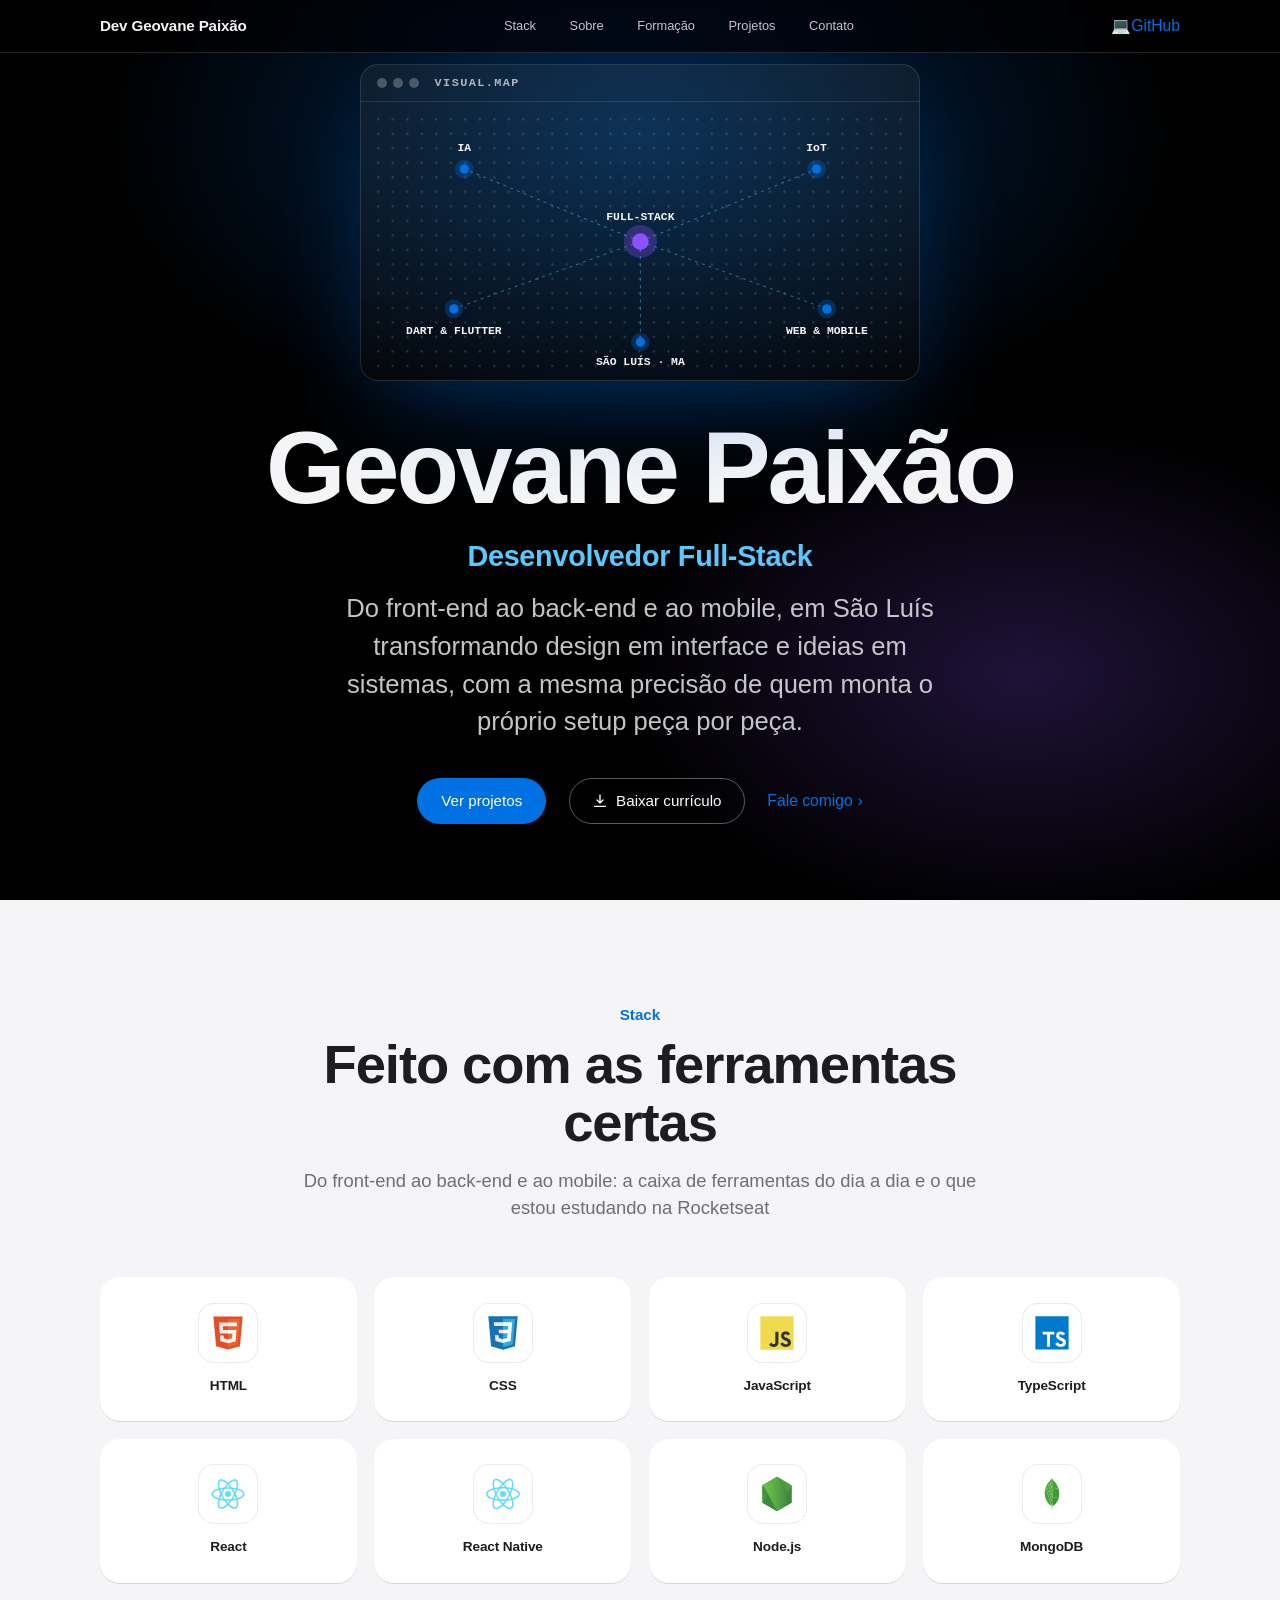
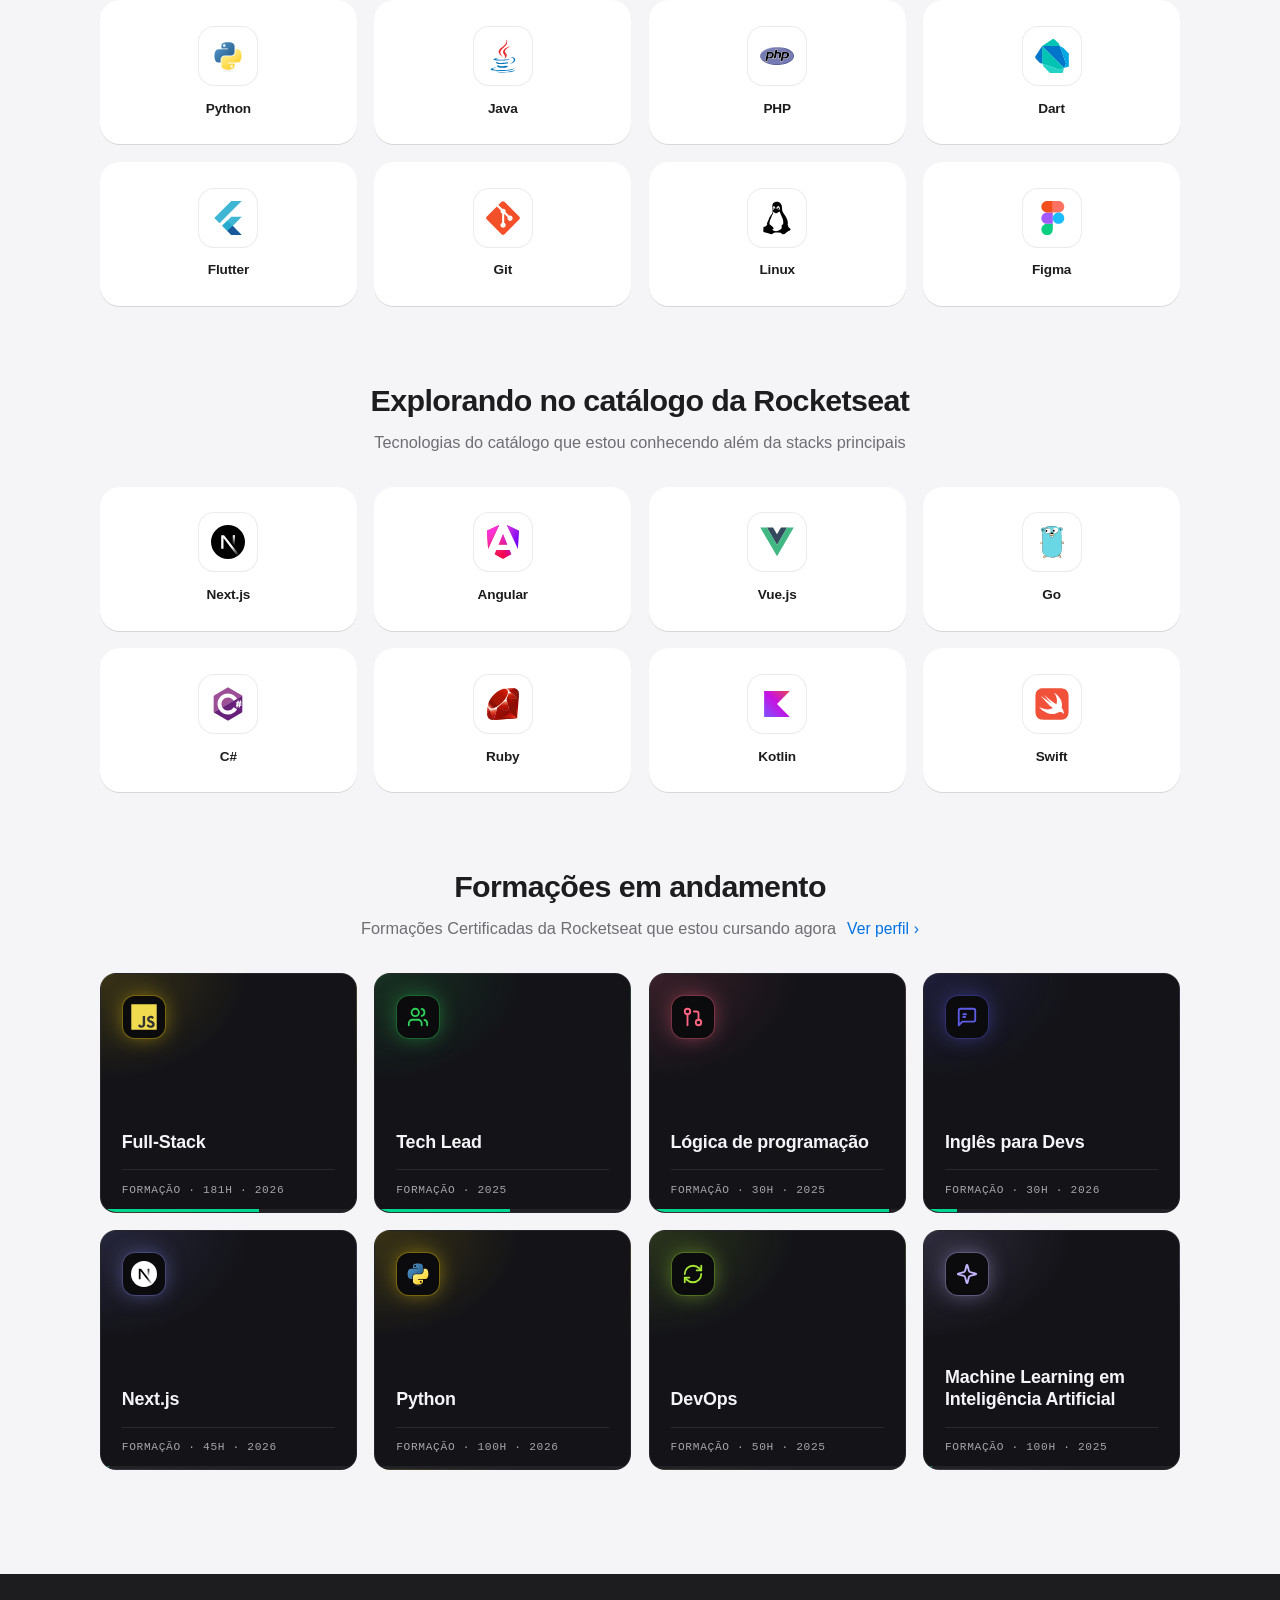
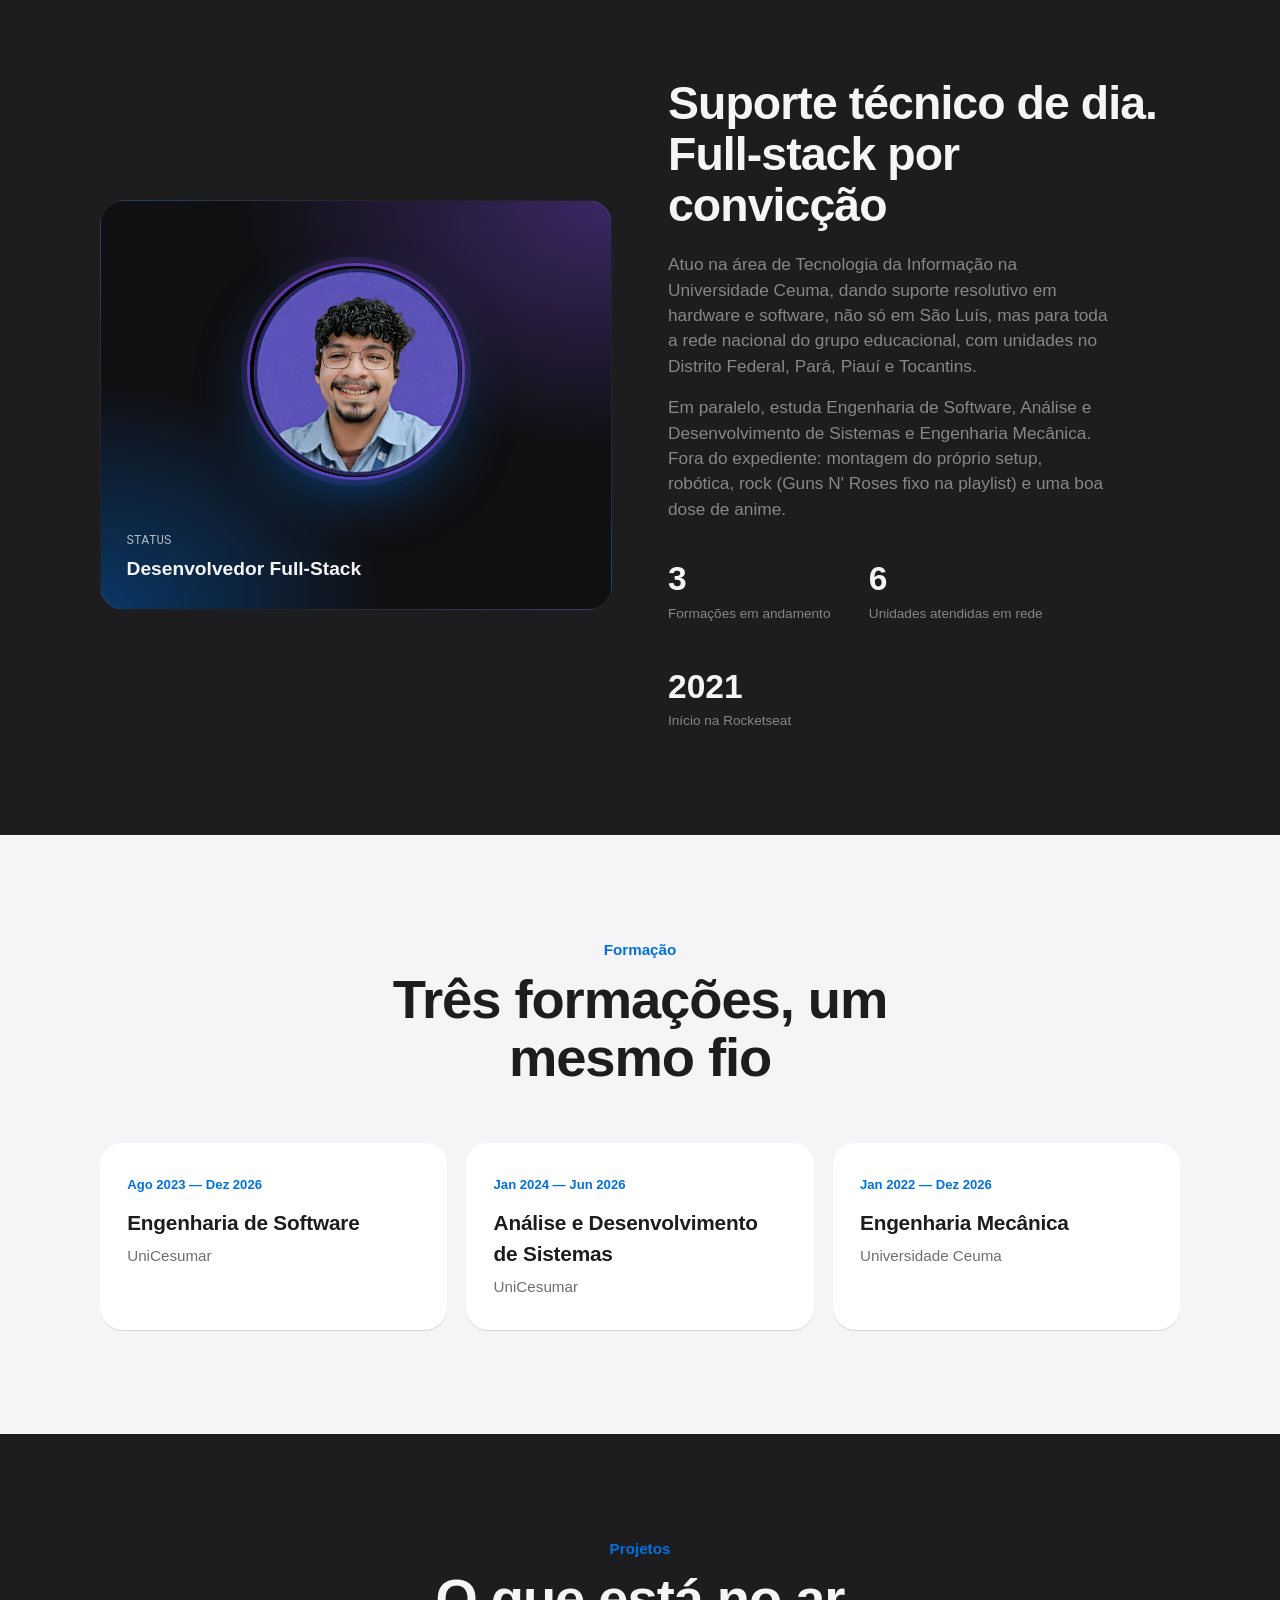
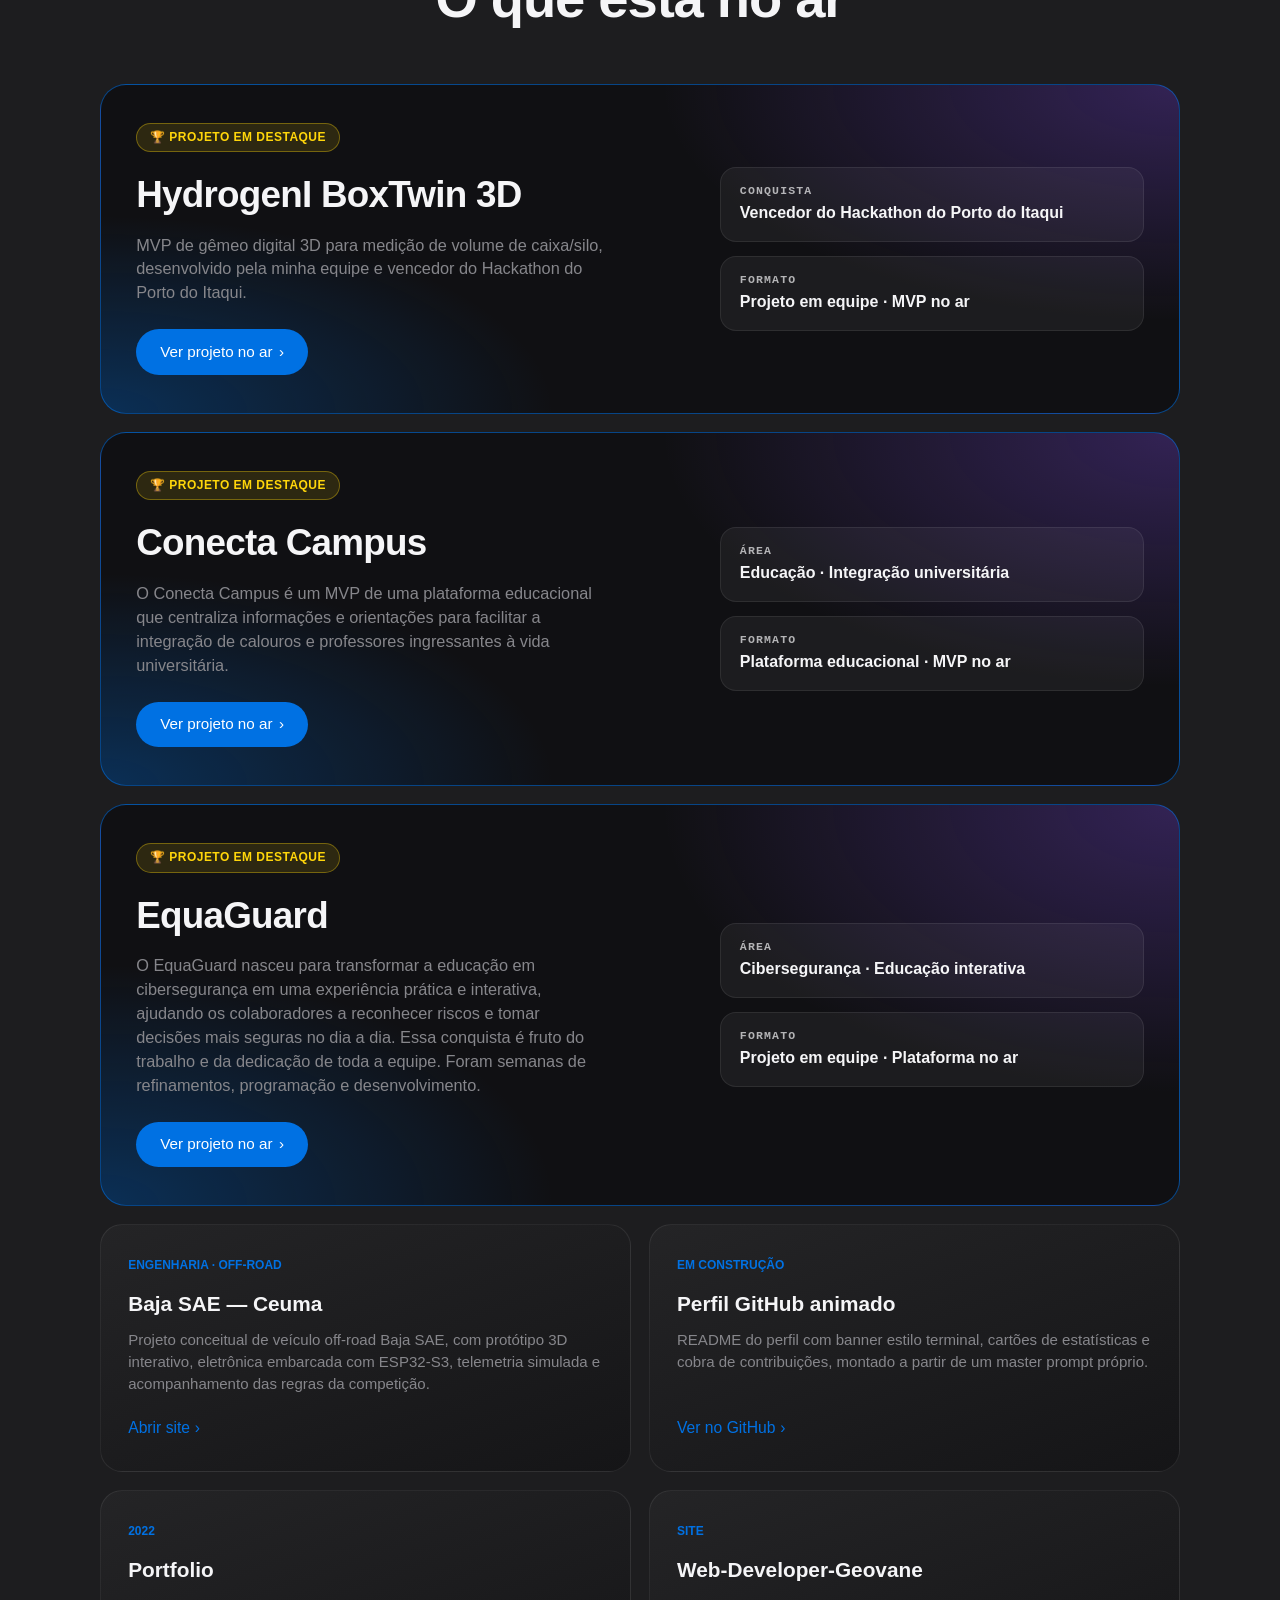
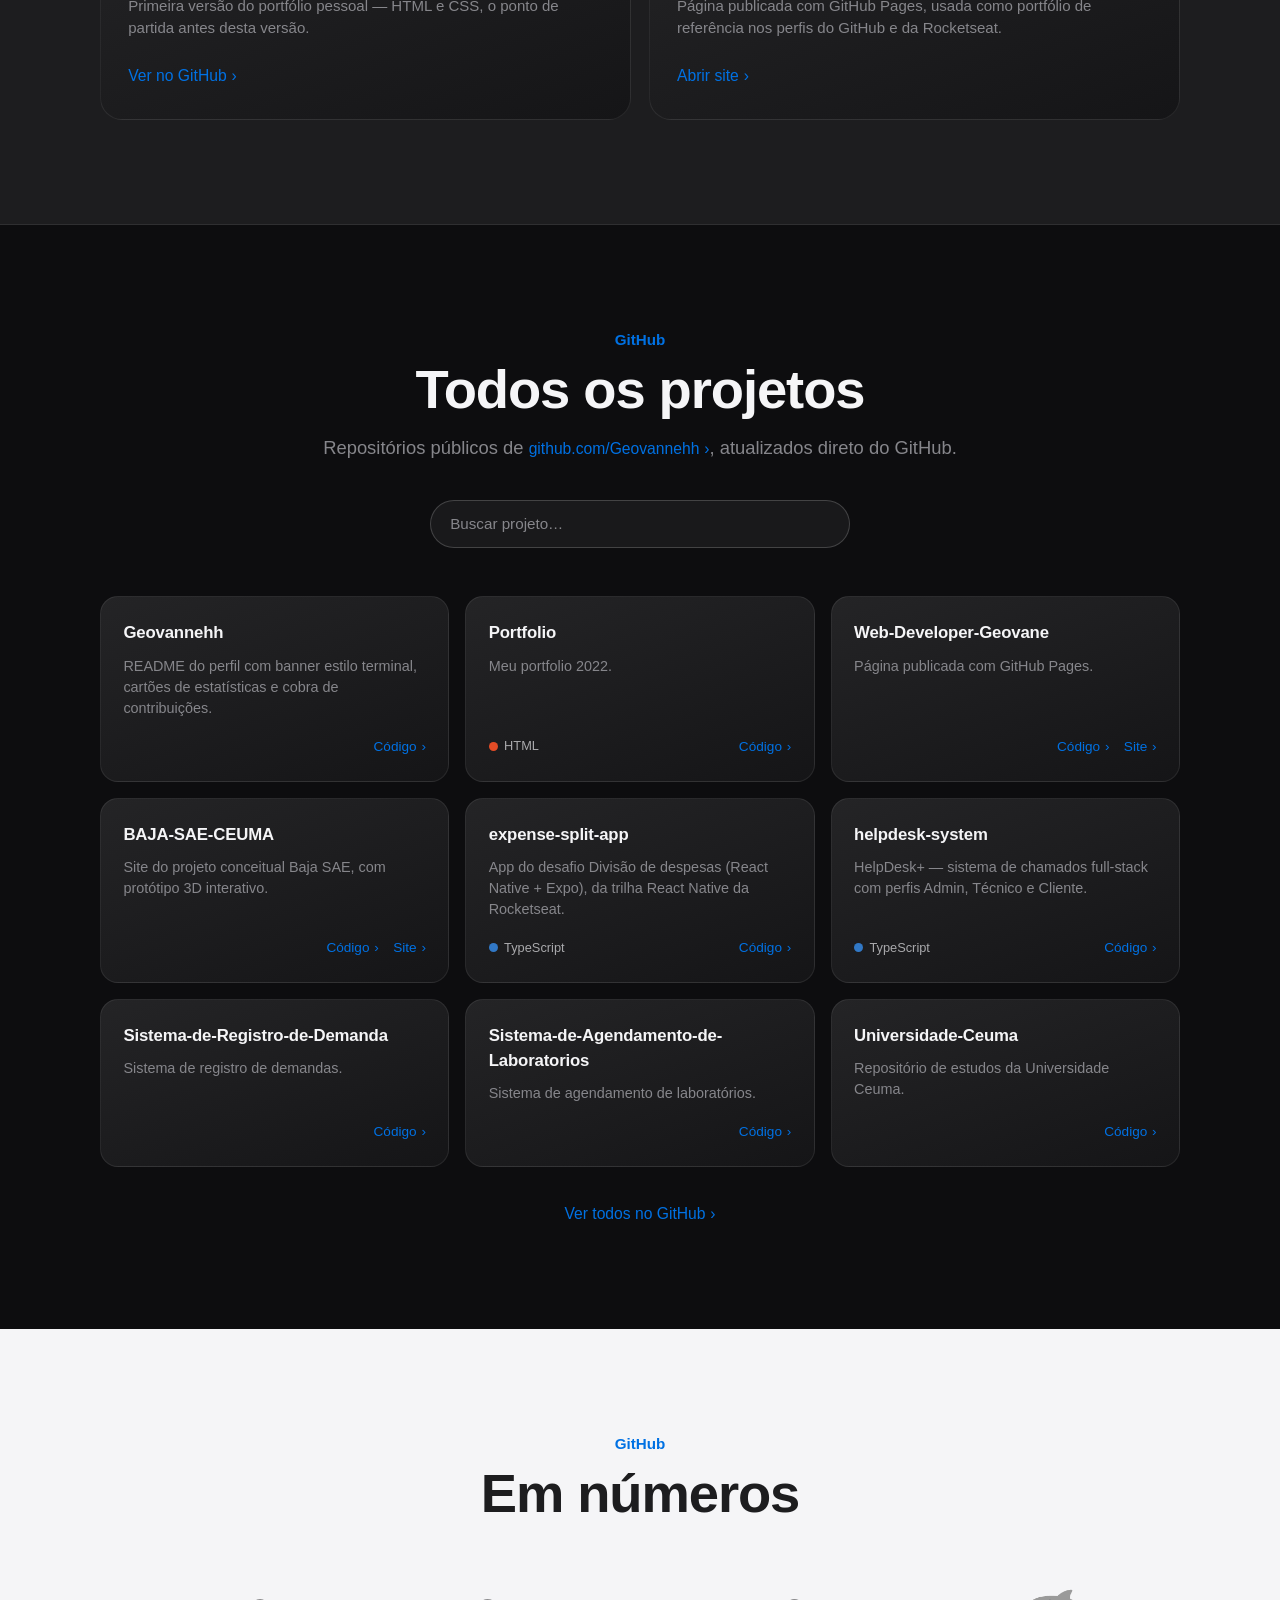
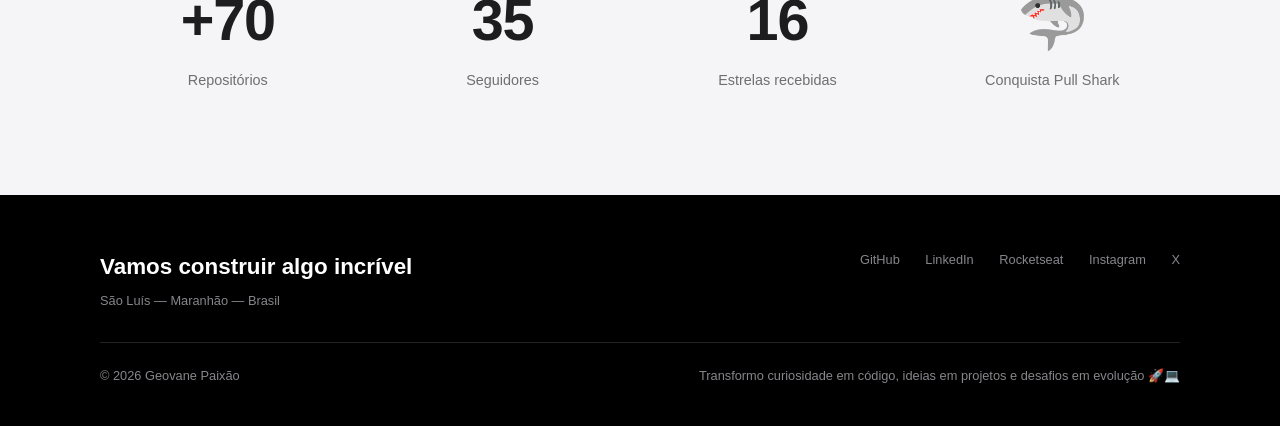
==== commit 2afac46f: "Adiciona Conecta Campus e EquaGuard aos projetos em destaque" ====
--- a/index.html
+++ b/index.html
@@ -309,6 +309,32 @@
       </div>
     </a>
 
+    <a class="proj-featured reveal" href="https://geovannehh.github.io/Conecta-Campus-I/" target="_blank" rel="noopener">
+      <div>
+        <span class="badge">🏆 PROJETO EM DESTAQUE</span>
+        <h3>Conecta Campus</h3>
+        <p>O Conecta Campus é um MVP de uma plataforma educacional que centraliza informações e orientações para facilitar a integração de calouros e professores ingressantes à vida universitária.</p>
+        <span class="pill">Ver projeto no ar <span class="chev">›</span></span>
+      </div>
+      <div class="meta">
+        <div class="fact"><div class="k">ÁREA</div><div class="v">Educação · Integração universitária</div></div>
+        <div class="fact"><div class="k">FORMATO</div><div class="v">Plataforma educacional · MVP no ar</div></div>
+      </div>
+    </a>
+
+    <a class="proj-featured reveal" href="https://equaguard-equatorial-production.up.railway.app/" target="_blank" rel="noopener">
+      <div>
+        <span class="badge">🏆 PROJETO EM DESTAQUE</span>
+        <h3>EquaGuard</h3>
+        <p>O EquaGuard nasceu para transformar a educação em cibersegurança em uma experiência prática e interativa, ajudando os colaboradores a reconhecer riscos e tomar decisões mais seguras no dia a dia. Essa conquista é fruto do trabalho e da dedicação de toda a equipe. Foram semanas de refinamentos, programação e desenvolvimento.</p>
+        <span class="pill">Ver projeto no ar <span class="chev">›</span></span>
+      </div>
+      <div class="meta">
+        <div class="fact"><div class="k">ÁREA</div><div class="v">Cibersegurança · Educação interativa</div></div>
+        <div class="fact"><div class="k">FORMATO</div><div class="v">Projeto em equipe · Plataforma no ar</div></div>
+      </div>
+    </a>
+
     <div class="proj-grid">
       <a class="proj-card reveal" href="https://geovannehh.github.io/BAJA-SAE-CEUMA/" target="_blank" rel="noopener">
         <div class="tag">ENGENHARIA · OFF-ROAD</div>
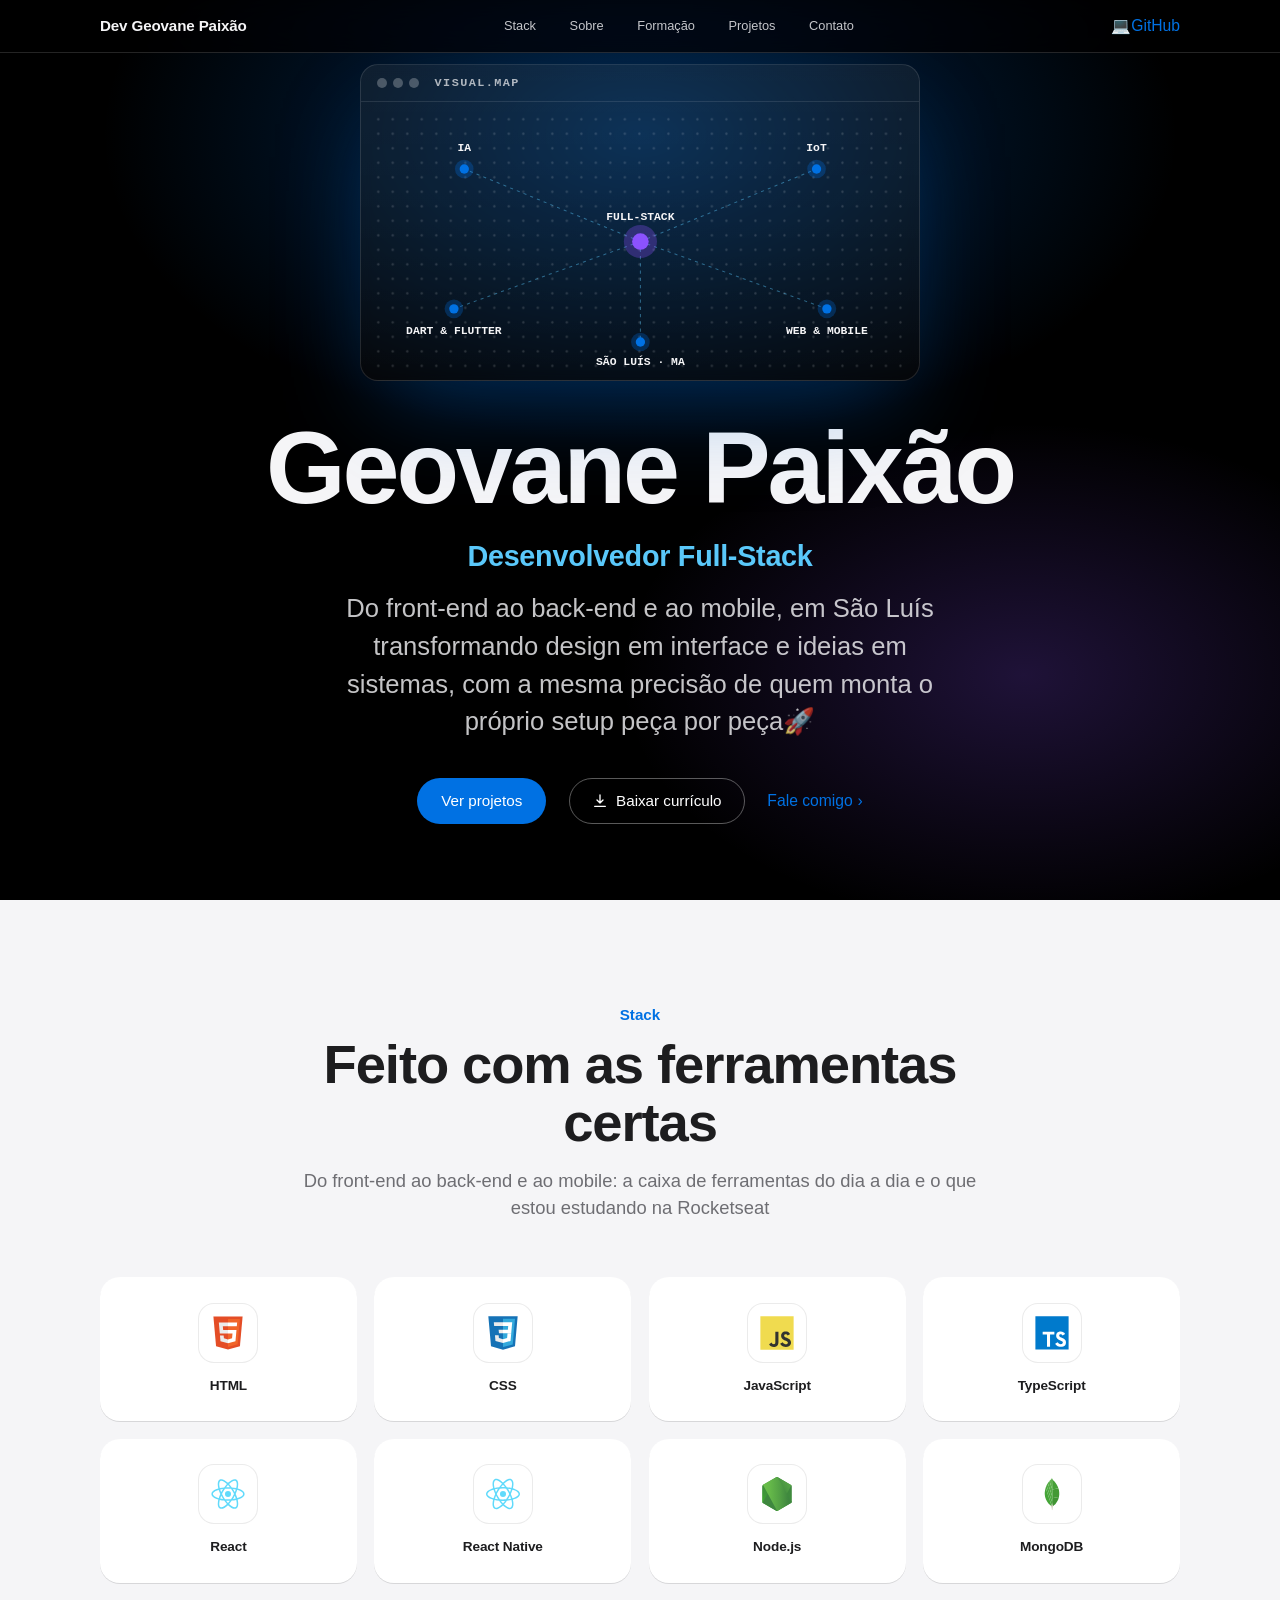
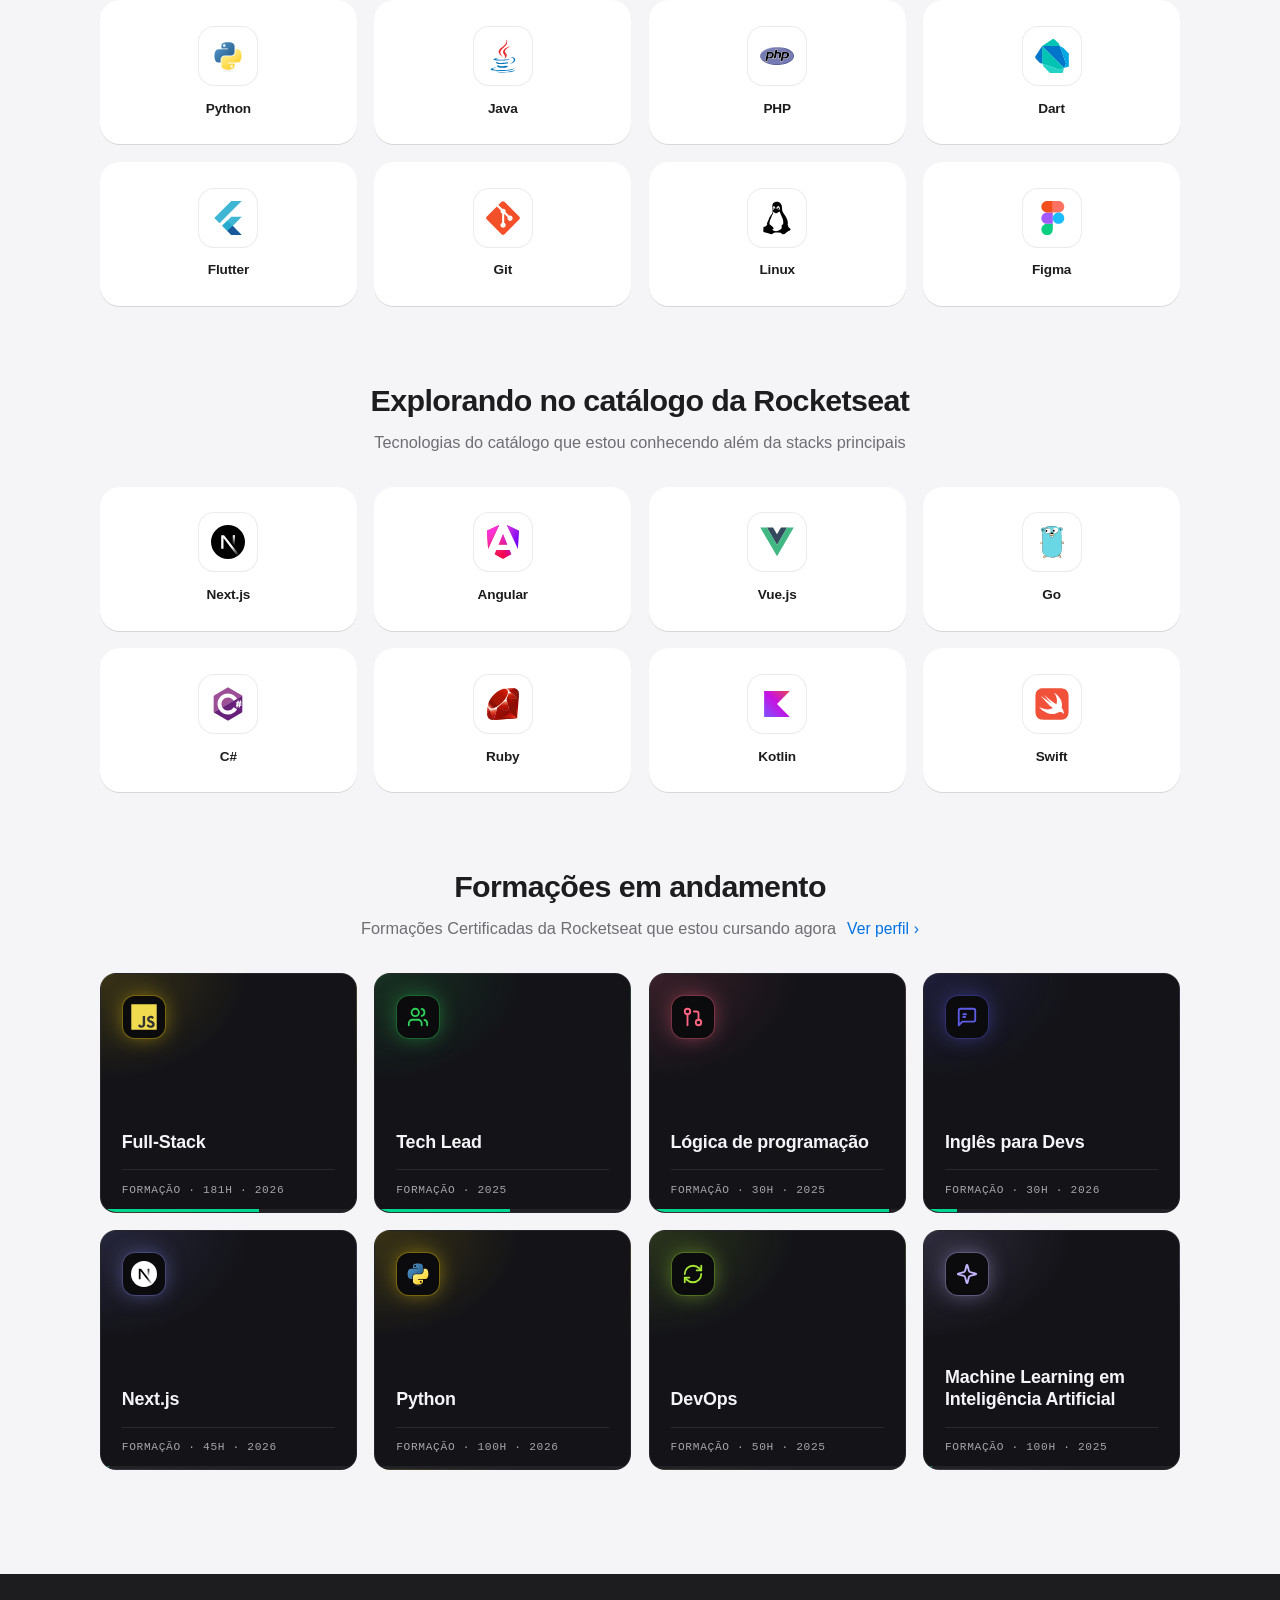
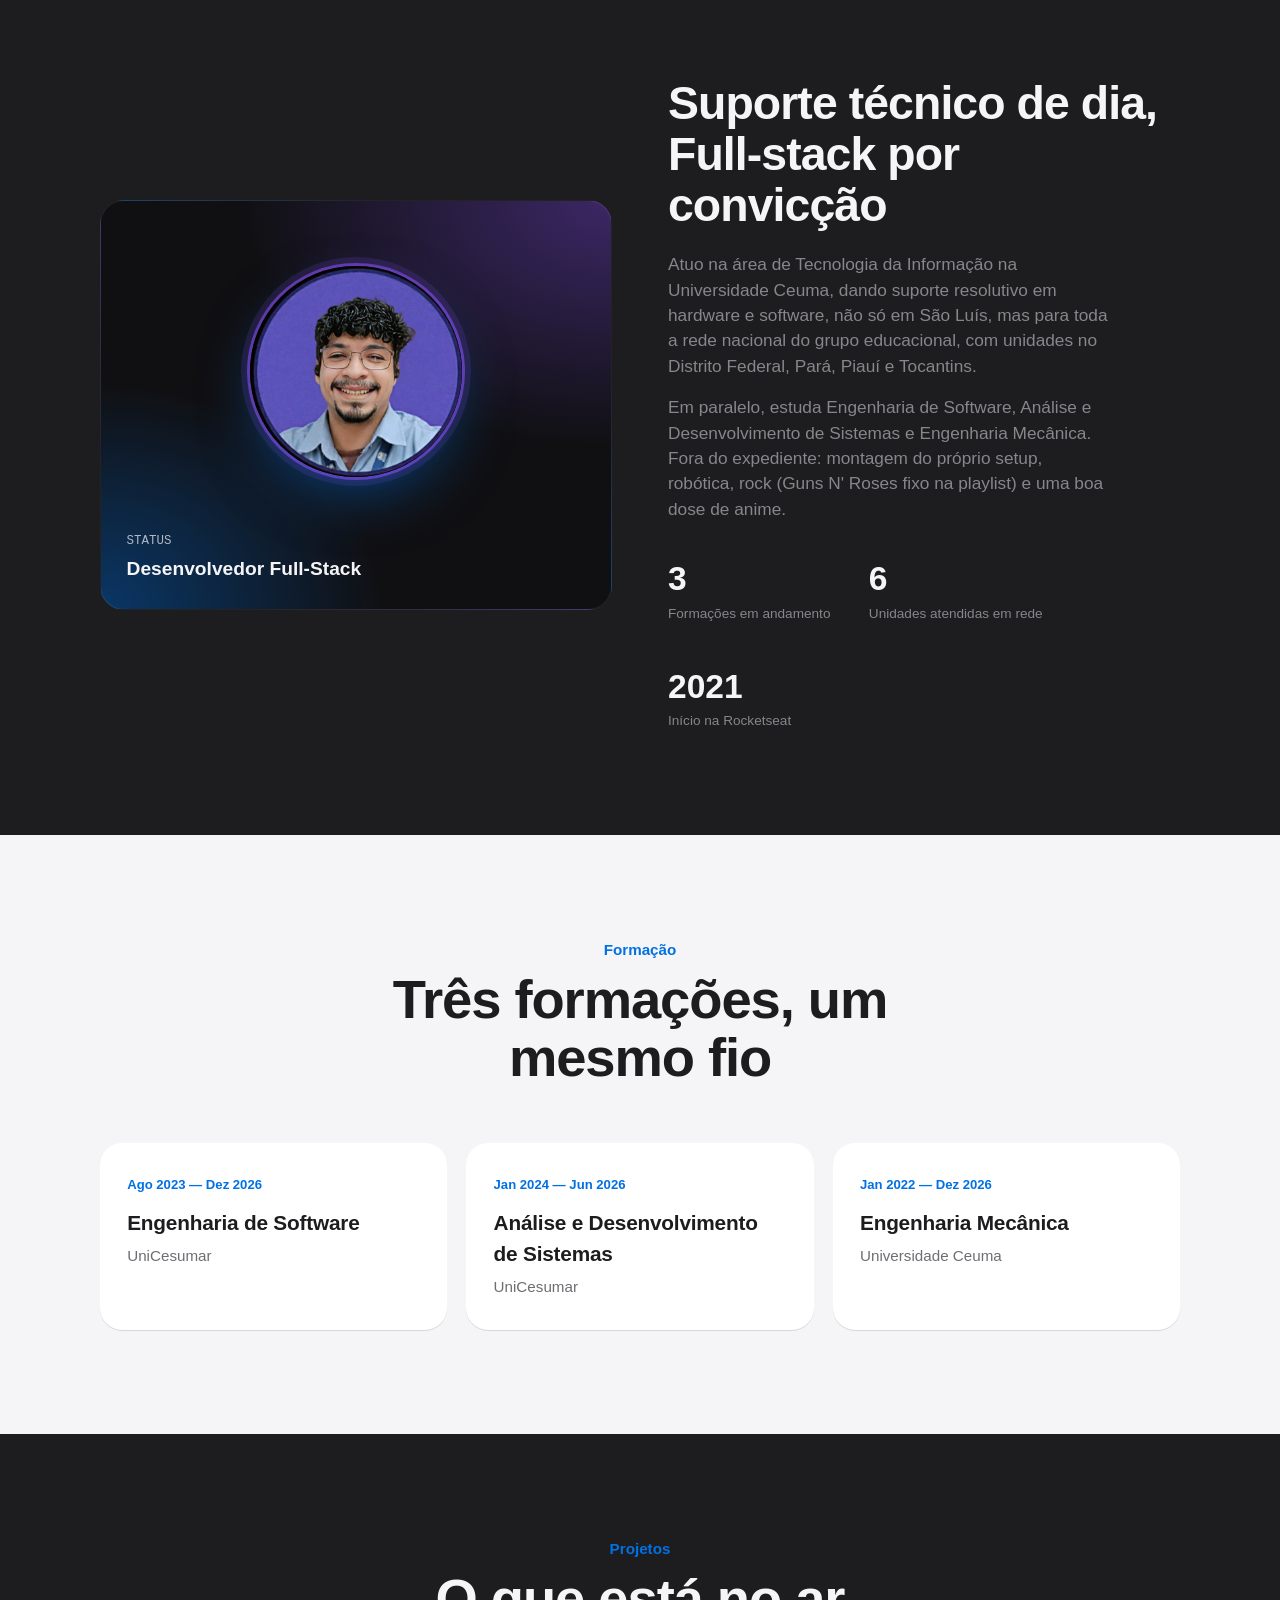
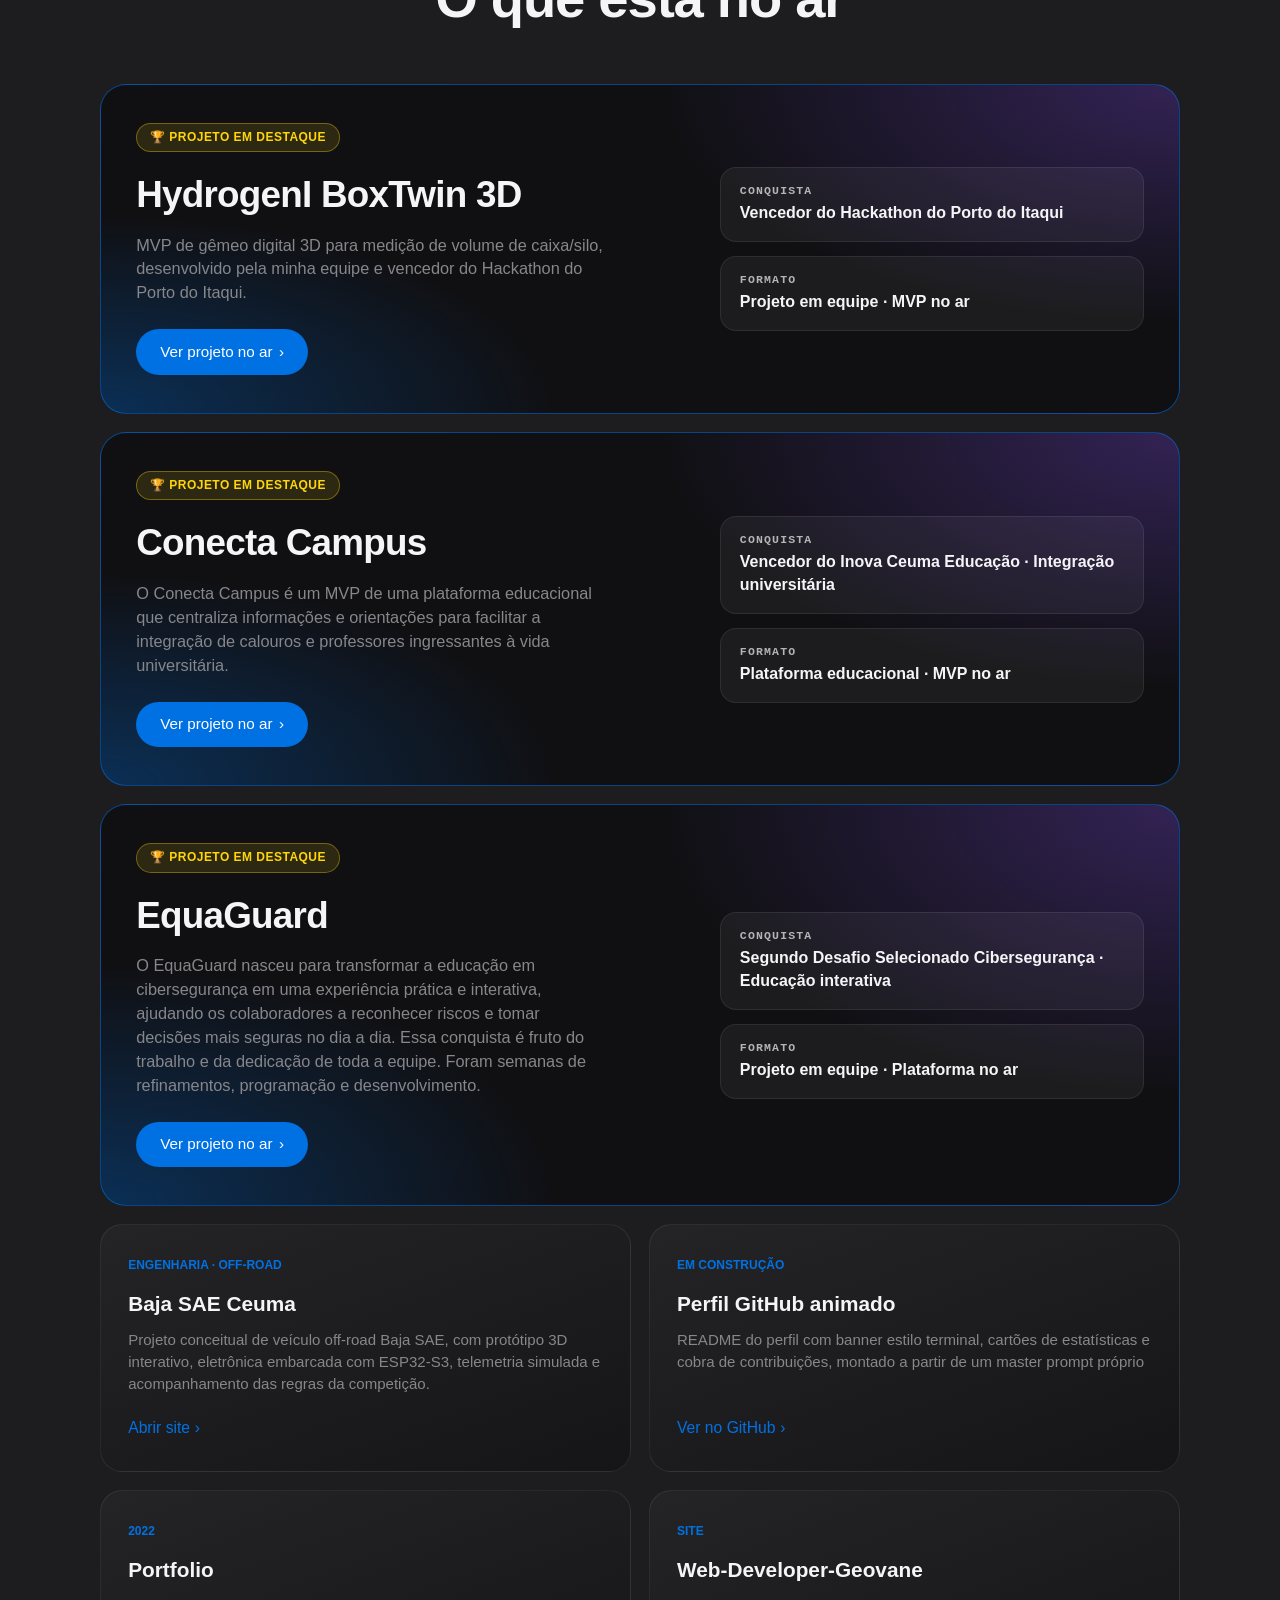
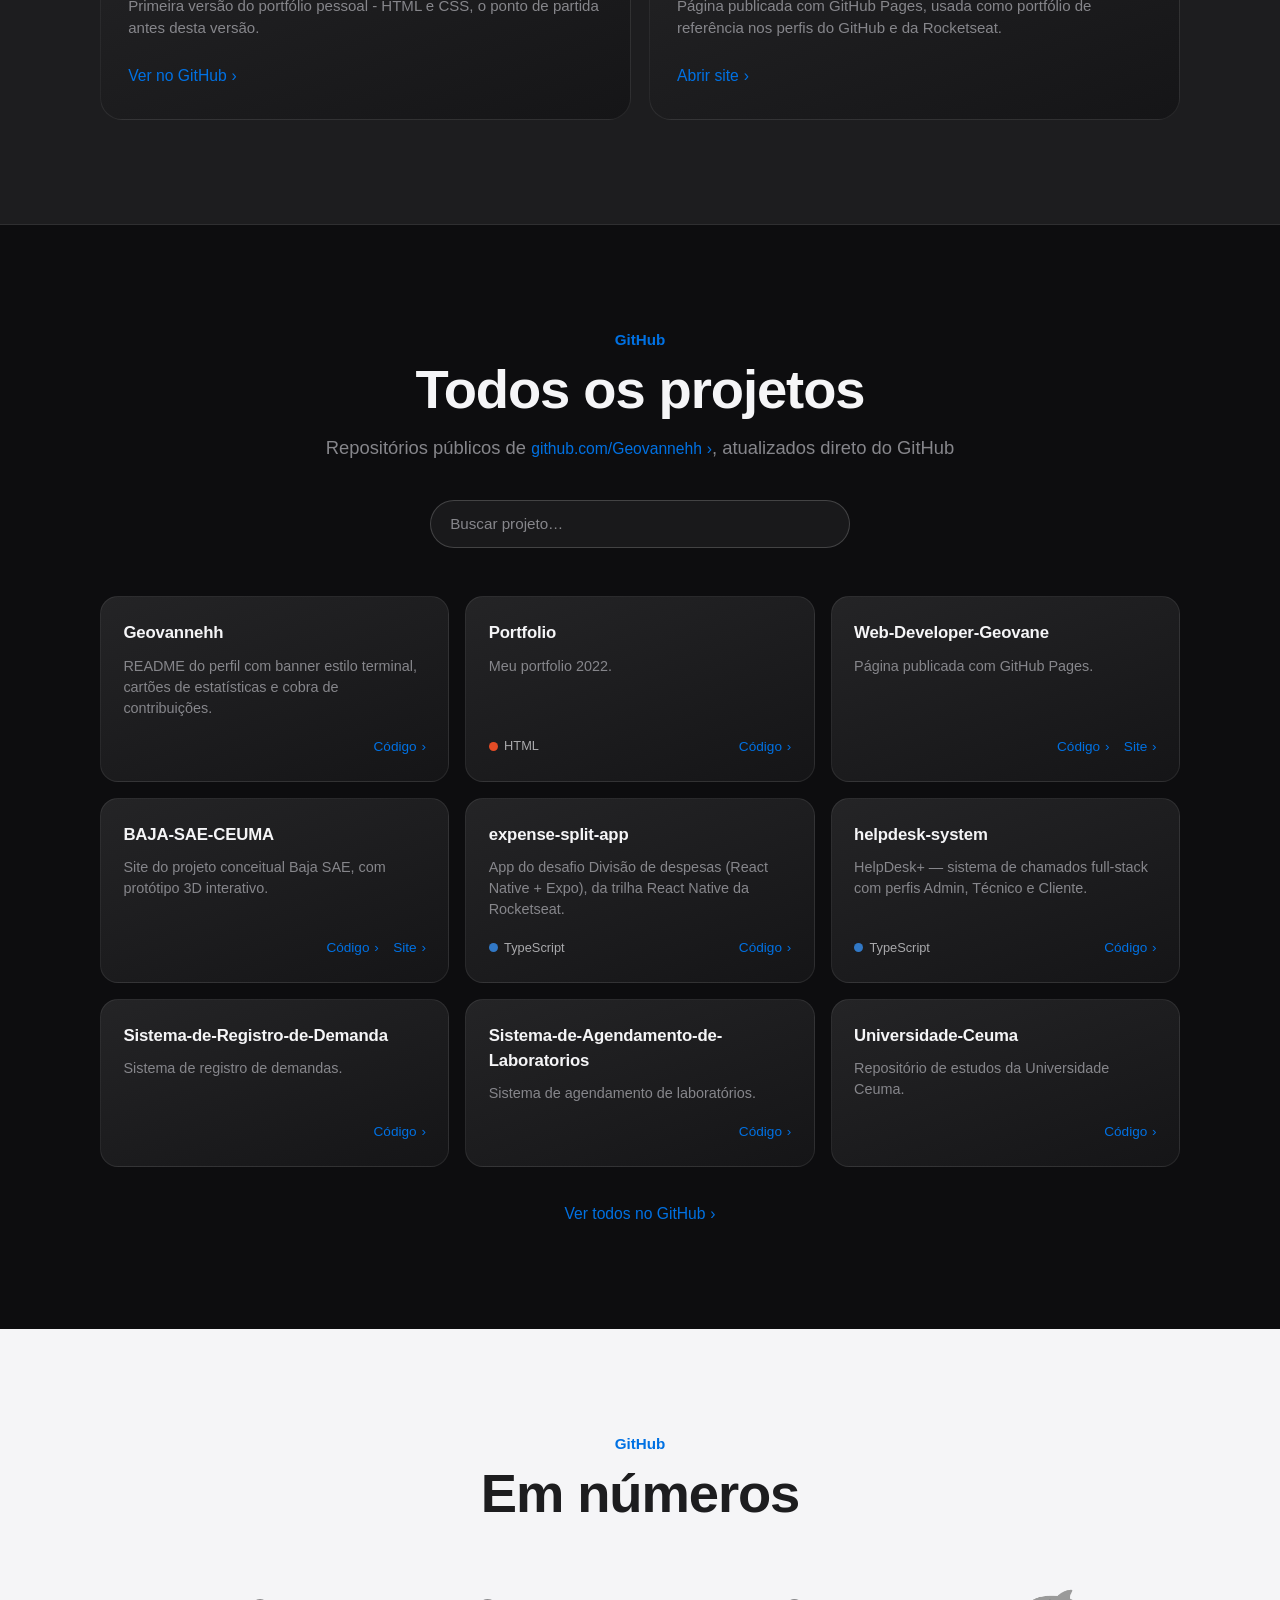
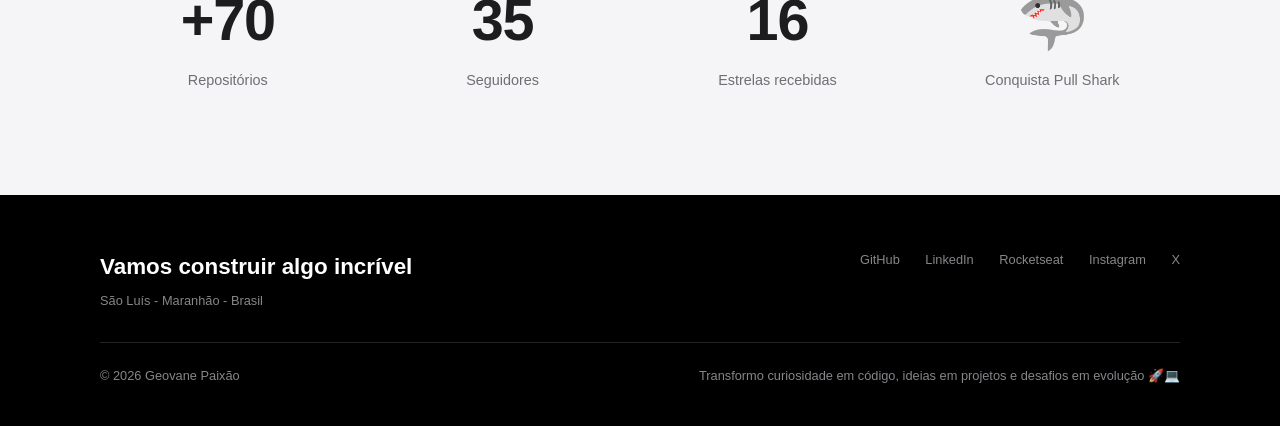
==== commit b0e84ec6: "Corrigindo Bugs" ====
--- a/index.html
+++ b/index.html
@@ -56,7 +56,7 @@
 
   <h1>Geovane Paixão</h1>
   <div class="hero-role">Desenvolvedor Full-Stack</div>
-  <p class="sub">Do front-end ao back-end e ao mobile, em São Luís transformando design em interface e ideias em sistemas, com a mesma precisão de quem monta o próprio setup peça por peça.</p>
+  <p class="sub">Do front-end ao back-end e ao mobile, em São Luís transformando design em interface e ideias em sistemas, com a mesma precisão de quem monta o próprio setup peça por peça🚀</p>
   <div class="hero-cta">
     <a class="pill" href="#projetos">Ver projetos</a>
     <a class="btn-cv" href="https://drive.google.com/drive/folders/1mpx03_jCi4vGOHVu7cToq_MQOrbE5G75?usp=drive_link" target="_blank" rel="noopener" aria-label="Baixar currículo em PDF (abre no Google Drive)">
@@ -250,7 +250,7 @@
         </div>
       </div>
       <div class="reveal">
-        <h2>Suporte técnico de dia. Full-stack por convicção</h2>
+        <h2>Suporte técnico de dia, Full-stack por convicção</h2>
         <p>Atuo na área de Tecnologia da Informação na Universidade Ceuma, dando suporte resolutivo em hardware e software, não só em São Luís, mas para toda a rede nacional do grupo educacional, com unidades no Distrito Federal, Pará, Piauí e Tocantins.</p>
         <p>Em paralelo, estuda Engenharia de Software, Análise e Desenvolvimento de Sistemas e Engenharia Mecânica. Fora do expediente: montagem do próprio setup, robótica, rock (Guns N' Roses fixo na playlist) e uma boa dose de anime.</p>
         <div class="stat-row">
@@ -317,7 +317,7 @@
         <span class="pill">Ver projeto no ar <span class="chev">›</span></span>
       </div>
       <div class="meta">
-        <div class="fact"><div class="k">ÁREA</div><div class="v">Educação · Integração universitária</div></div>
+        <div class="fact"><div class="k">CONQUISTA</div><div class="v">Vencedor do Inova Ceuma Educação · Integração universitária</div></div>
         <div class="fact"><div class="k">FORMATO</div><div class="v">Plataforma educacional · MVP no ar</div></div>
       </div>
     </a>
@@ -330,7 +330,7 @@
         <span class="pill">Ver projeto no ar <span class="chev">›</span></span>
       </div>
       <div class="meta">
-        <div class="fact"><div class="k">ÁREA</div><div class="v">Cibersegurança · Educação interativa</div></div>
+        <div class="fact"><div class="k">CONQUISTA</div><div class="v">Segundo Desafio Selecionado Cibersegurança · Educação interativa</div></div>
         <div class="fact"><div class="k">FORMATO</div><div class="v">Projeto em equipe · Plataforma no ar</div></div>
       </div>
     </a>
@@ -338,20 +338,20 @@
     <div class="proj-grid">
       <a class="proj-card reveal" href="https://geovannehh.github.io/BAJA-SAE-CEUMA/" target="_blank" rel="noopener">
         <div class="tag">ENGENHARIA · OFF-ROAD</div>
-        <h3>Baja SAE — Ceuma</h3>
+        <h3>Baja SAE Ceuma</h3>
         <p>Projeto conceitual de veículo off-road Baja SAE, com protótipo 3D interativo, eletrônica embarcada com ESP32-S3, telemetria simulada e acompanhamento das regras da competição.</p>
         <span class="link-more go">Abrir site <span class="chev">›</span></span>
       </a>
       <a class="proj-card reveal" href="https://github.com/Geovannehh/Geovannehh" target="_blank" rel="noopener">
         <div class="tag">EM CONSTRUÇÃO</div>
         <h3>Perfil GitHub animado</h3>
-        <p>README do perfil com banner estilo terminal, cartões de estatísticas e cobra de contribuições, montado a partir de um master prompt próprio.</p>
+        <p>README do perfil com banner estilo terminal, cartões de estatísticas e cobra de contribuições, montado a partir de um master prompt próprio</p>
         <span class="link-more go">Ver no GitHub <span class="chev">›</span></span>
       </a>
       <a class="proj-card reveal" href="https://github.com/Geovannehh/Portfolio" target="_blank" rel="noopener">
         <div class="tag">2022</div>
         <h3>Portfolio</h3>
-        <p>Primeira versão do portfólio pessoal — HTML e CSS, o ponto de partida antes desta versão.</p>
+        <p>Primeira versão do portfólio pessoal - HTML e CSS, o ponto de partida antes desta versão.</p>
         <span class="link-more go">Ver no GitHub <span class="chev">›</span></span>
       </a>
       <a class="proj-card reveal" href="https://geovannehh.github.io/Web-Developer-Geovane/" target="_blank" rel="noopener">
@@ -369,7 +369,7 @@
     <div class="head-block reveal">
       <div class="kicker">GitHub</div>
       <h2>Todos os projetos</h2>
-      <p>Repositórios públicos de <a class="link-more" href="https://github.com/Geovannehh?tab=repositories" target="_blank" rel="noopener">github.com/Geovannehh <span class="chev">›</span></a>, atualizados direto do GitHub.</p>
+      <p>Repositórios públicos de <a class="link-more" href="https://github.com/Geovannehh?tab=repositories" target="_blank" rel="noopener">github.com/Geovannehh <span class="chev">›</span></a>, atualizados direto do GitHub</p>
     </div>
 
     <div class="repo-tools">
@@ -452,7 +452,7 @@
     <div class="foot-top">
       <div>
         <div style="color:#fff;font-size:1.4rem;font-weight:600;margin-bottom:.5rem;">Vamos construir algo incrível</div>
-        <div>São Luís — Maranhão — Brasil</div>
+        <div>São Luís - Maranhão - Brasil</div>
       </div>
       <div class="foot-links">
         <a href="https://github.com/Geovannehh" target="_blank" rel="noopener">GitHub</a>
